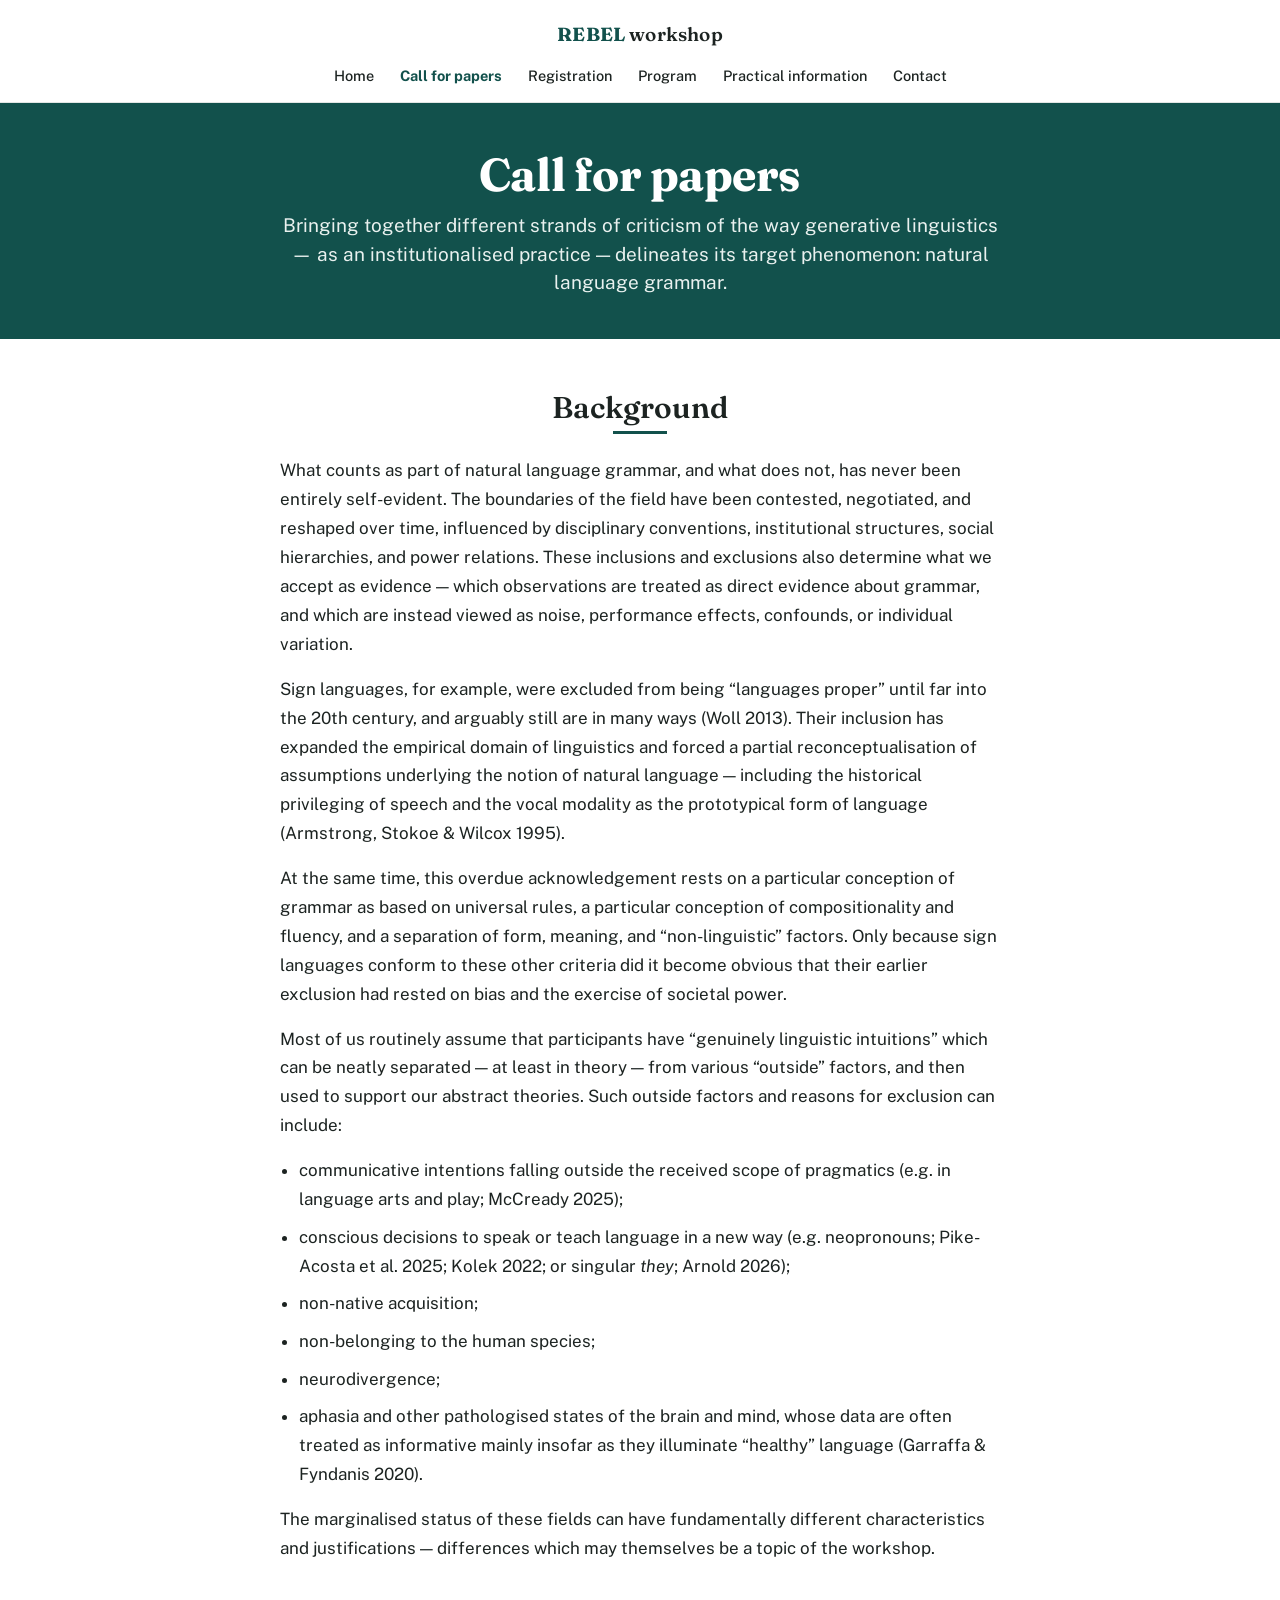
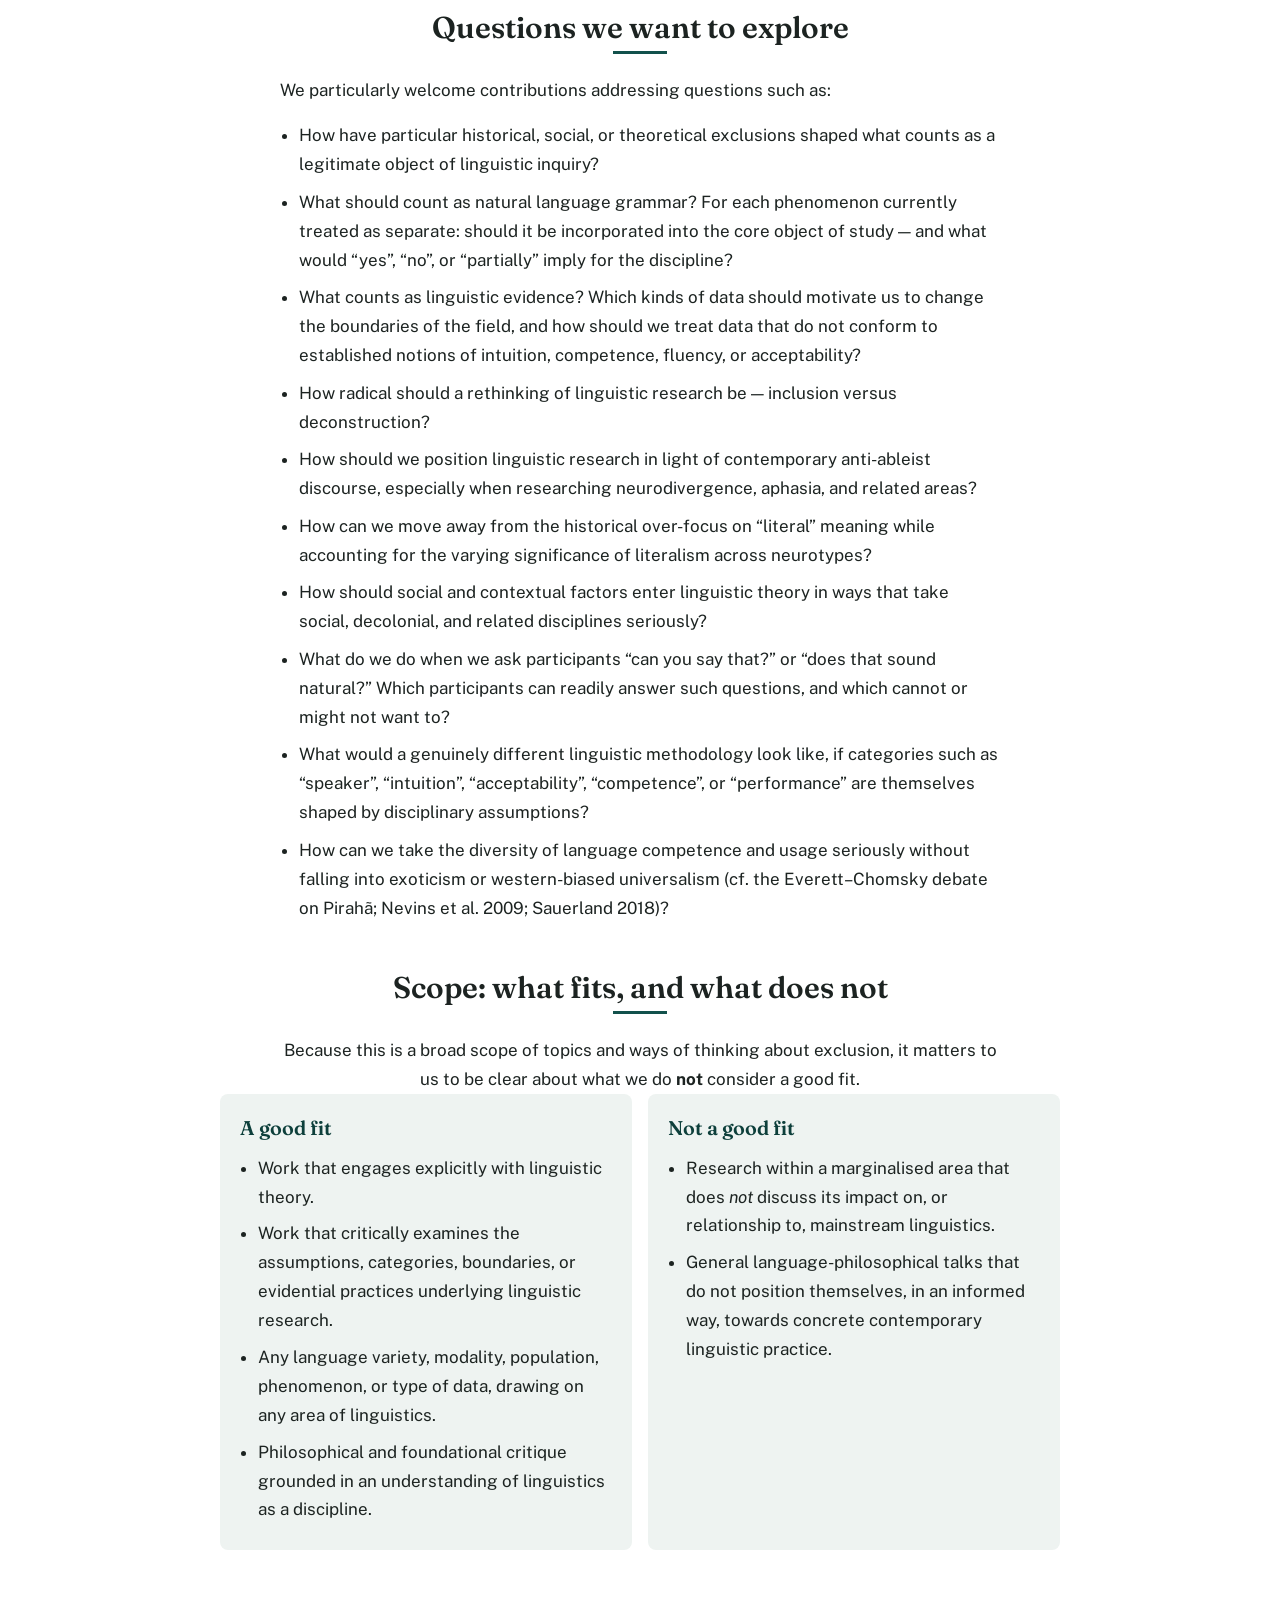
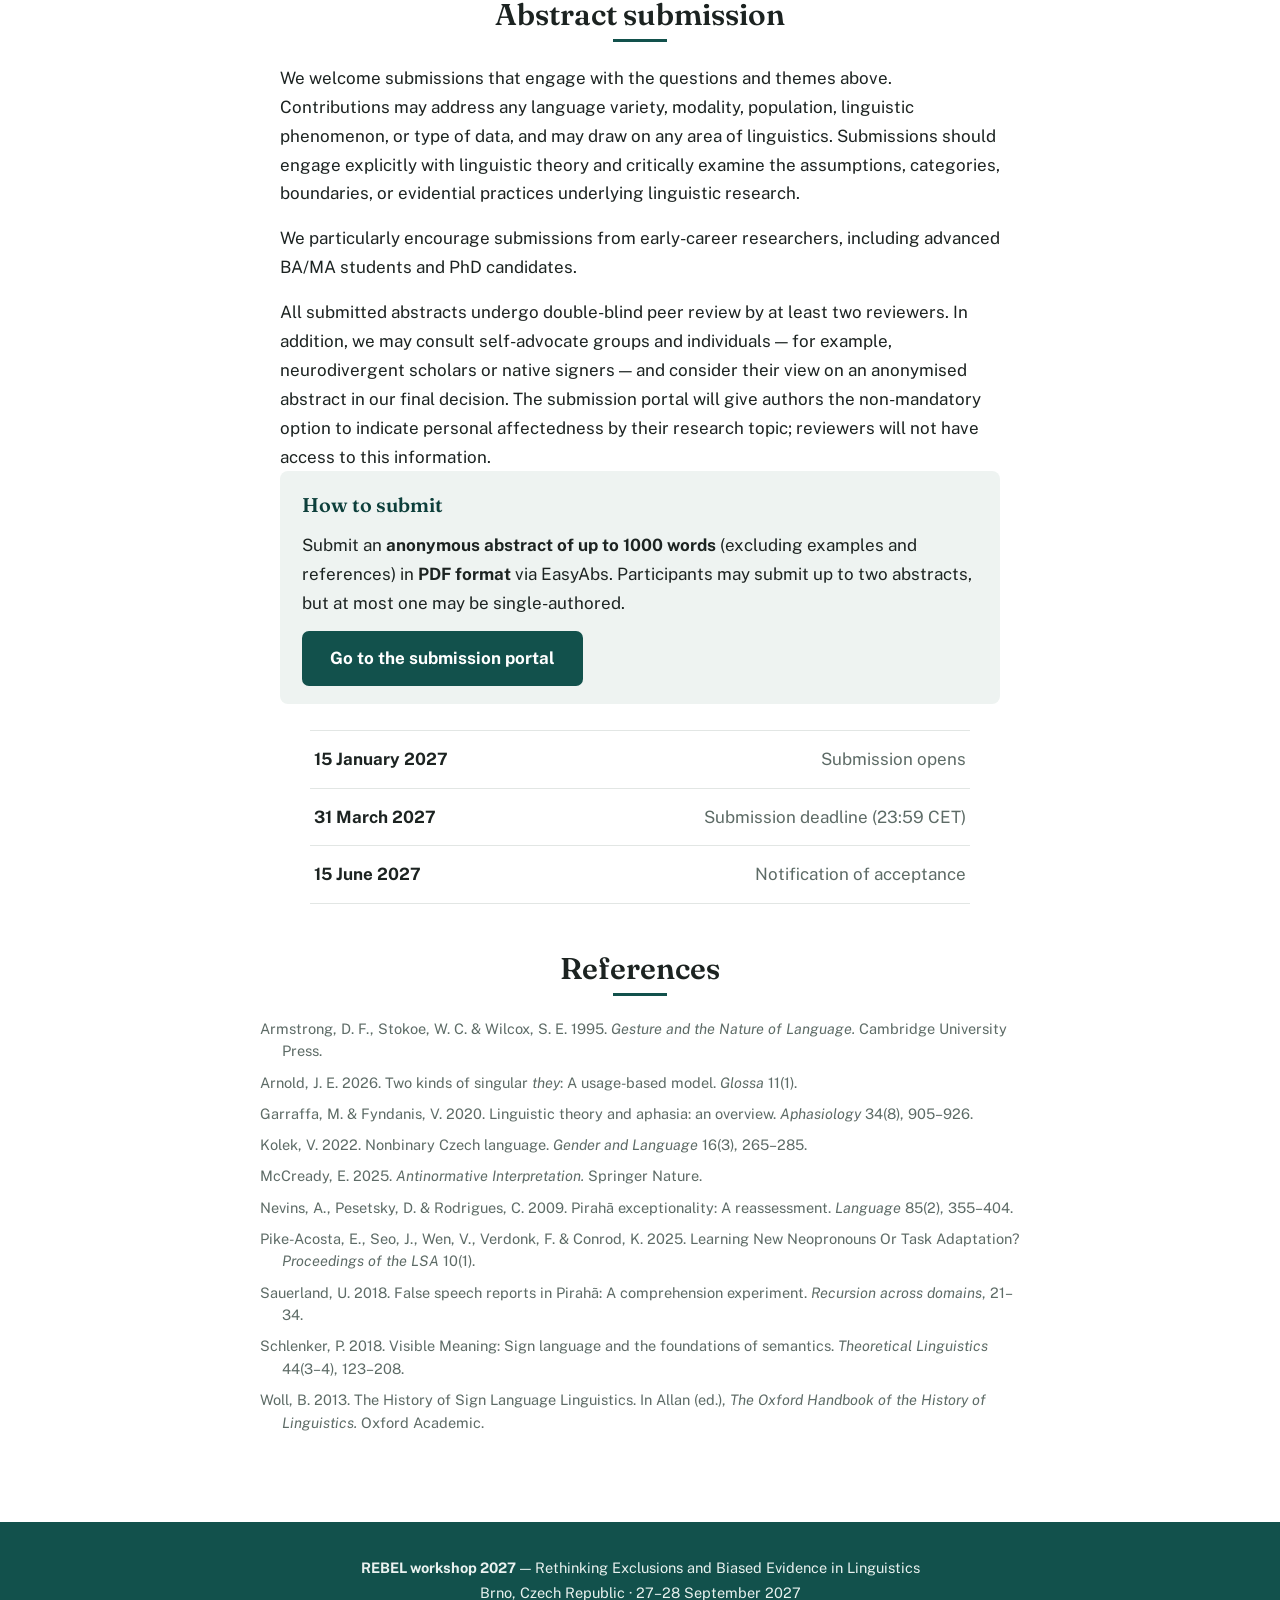
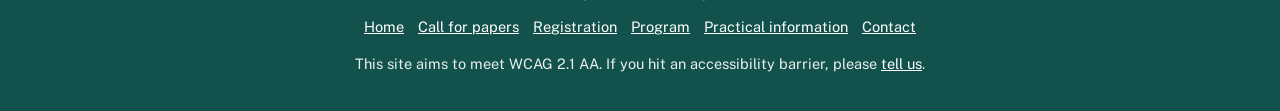
==== call-for-papers.html @ 89eb9a4f "Add files via upload" ====
<!DOCTYPE html>
<html lang="en">
<head>
<meta charset="utf-8">
<meta name="viewport" content="width=device-width, initial-scale=1">
<title>Call for papers — REBEL workshop</title>
<meta name="description" content="Call for papers for the REBEL workshop on exclusions and biased evidence in linguistics. Abstracts due 31 March 2027.">
<link rel="preconnect" href="https://fonts.googleapis.com">
<link rel="preconnect" href="https://fonts.gstatic.com" crossorigin>
<link href="https://fonts.googleapis.com/css2?family=Fraunces:ital,opsz,wght@0,9..144,500;0,9..144,600;0,9..144,700;1,9..144,400&family=Public+Sans:ital,wght@0,400;0,500;0,600;0,700;1,400&display=swap" rel="stylesheet">
<link rel="stylesheet" href="style.css">
</head>
<body>
<a class="skip-link" href="#main">Skip to content</a>
<header class="top"><div class="container">
<a class="kicker" href="index.html"><span>REBEL</span> workshop</a>
<nav aria-label="Main"><ul>
<li><a href="index.html">Home</a></li>
<li><a href="call-for-papers.html" class="here" aria-current="page">Call for papers</a></li>
<li><a href="registration.html">Registration</a></li>
<li><a href="program.html">Program</a></li>
<li><a href="practical-information.html">Practical information</a></li>
<li><a href="contact.html">Contact</a></li>
</ul></nav>
</div></header>
<section class="pagehead"><div class="container"><h1>Call for papers</h1><p class="sub">Bringing together different strands of criticism of the way generative linguistics &mdash; as an institutionalised practice &mdash; delineates its target phenomenon: natural language grammar.</p></div></section>
<main id="main"><div class="container">
<section class="sec"><h2>Background</h2><hr class="rule"><div class="col"><p>What counts as part of natural language grammar, and what does not, has never been entirely self-evident. The boundaries of the field have been contested, negotiated, and reshaped over time, influenced by disciplinary conventions, institutional structures, social hierarchies, and power relations. These inclusions and exclusions also determine what we accept as evidence &mdash; which observations are treated as direct evidence about grammar, and which are instead viewed as noise, performance effects, confounds, or individual variation.</p><p>Sign languages, for example, were excluded from being &ldquo;languages proper&rdquo; until far into the 20th century, and arguably still are in many ways (Woll 2013). Their inclusion has expanded the empirical domain of linguistics and forced a partial reconceptualisation of assumptions underlying the notion of natural language &mdash; including the historical privileging of speech and the vocal modality as the prototypical form of language (Armstrong, Stokoe &amp; Wilcox 1995).</p><p>At the same time, this overdue acknowledgement rests on a particular conception of grammar as based on universal rules, a particular conception of compositionality and fluency, and a separation of form, meaning, and &ldquo;non-linguistic&rdquo; factors. Only because sign languages conform to these other criteria did it become obvious that their earlier exclusion had rested on bias and the exercise of societal power.</p><p>Most of us routinely assume that participants have &ldquo;genuinely linguistic intuitions&rdquo; which can be neatly separated &mdash; at least in theory &mdash; from various &ldquo;outside&rdquo; factors, and then used to support our abstract theories. Such outside factors and reasons for exclusion can include:</p><ul class="list"><li>communicative intentions falling outside the received scope of pragmatics (e.g. in language arts and play; McCready 2025);</li><li>conscious decisions to speak or teach language in a new way (e.g. neopronouns; Pike-Acosta et al. 2025; Kolek 2022; or singular <em>they</em>; Arnold 2026);</li><li>non-native acquisition;</li><li>non-belonging to the human species;</li><li>neurodivergence;</li><li>aphasia and other pathologised states of the brain and mind, whose data are often treated as informative mainly insofar as they illuminate &ldquo;healthy&rdquo; language (Garraffa &amp; Fyndanis 2020).</li></ul><p>The marginalised status of these fields can have fundamentally different characteristics and justifications &mdash; differences which may themselves be a topic of the workshop.</p></div></section>
<section class="sec"><h2>Questions we want to explore</h2><hr class="rule"><div class="col"><p>We particularly welcome contributions addressing questions such as:</p><ul class="list"><li>How have particular historical, social, or theoretical exclusions shaped what counts as a legitimate object of linguistic inquiry?</li><li>What should count as natural language grammar? For each phenomenon currently treated as separate: should it be incorporated into the core object of study &mdash; and what would &ldquo;yes&rdquo;, &ldquo;no&rdquo;, or &ldquo;partially&rdquo; imply for the discipline?</li><li>What counts as linguistic evidence? Which kinds of data should motivate us to change the boundaries of the field, and how should we treat data that do not conform to established notions of intuition, competence, fluency, or acceptability?</li><li>How radical should a rethinking of linguistic research be &mdash; inclusion versus deconstruction?</li><li>How should we position linguistic research in light of contemporary anti-ableist discourse, especially when researching neurodivergence, aphasia, and related areas?</li><li>How can we move away from the historical over-focus on &ldquo;literal&rdquo; meaning while accounting for the varying significance of literalism across neurotypes?</li><li>How should social and contextual factors enter linguistic theory in ways that take social, decolonial, and related disciplines seriously?</li><li>What do we do when we ask participants &ldquo;can you say that?&rdquo; or &ldquo;does that sound natural?&rdquo; Which participants can readily answer such questions, and which cannot or might not want to?</li><li>What would a genuinely different linguistic methodology look like, if categories such as &ldquo;speaker&rdquo;, &ldquo;intuition&rdquo;, &ldquo;acceptability&rdquo;, &ldquo;competence&rdquo;, or &ldquo;performance&rdquo; are themselves shaped by disciplinary assumptions?</li><li>How can we take the diversity of language competence and usage seriously without falling into exoticism or western-biased universalism (cf. the Everett&ndash;Chomsky debate on Pirah&atilde;; Nevins et al. 2009; Sauerland 2018)?</li></ul></div></section>
<section class="sec"><h2>Scope: what fits, and what does not</h2><hr class="rule"><div class="col"><p style="text-align:center">Because this is a broad scope of topics and ways of thinking about exclusion, it matters to us to be clear about what we do <strong>not</strong> consider a good fit.</p></div><div class="cols"><div class="card"><h3>A good fit</h3><ul><li>Work that engages explicitly with linguistic theory.</li><li>Work that critically examines the assumptions, categories, boundaries, or evidential practices underlying linguistic research.</li><li>Any language variety, modality, population, phenomenon, or type of data, drawing on any area of linguistics.</li><li>Philosophical and foundational critique grounded in an understanding of linguistics as a discipline.</li></ul></div><div class="card"><h3>Not a good fit</h3><ul><li>Research within a marginalised area that does <em>not</em> discuss its impact on, or relationship to, mainstream linguistics.</li><li>General language-philosophical talks that do not position themselves, in an informed way, towards concrete contemporary linguistic practice.</li></ul></div></div></section>
<section class="sec"><h2>Abstract submission</h2><hr class="rule"><div class="col"><p>We welcome submissions that engage with the questions and themes above. Contributions may address any language variety, modality, population, linguistic phenomenon, or type of data, and may draw on any area of linguistics. Submissions should engage explicitly with linguistic theory and critically examine the assumptions, categories, boundaries, or evidential practices underlying linguistic research.</p><p>We particularly encourage submissions from early-career researchers, including advanced BA/MA students and PhD candidates.</p><p>All submitted abstracts undergo double-blind peer review by at least two reviewers. In addition, we may consult self-advocate groups and individuals &mdash; for example, neurodivergent scholars or native signers &mdash; and consider their view on an anonymised abstract in our final decision. The submission portal will give authors the non-mandatory option to indicate personal affectedness by their research topic; reviewers will not have access to this information.</p></div><div class="panel"><h3>How to submit</h3><p>Submit an <strong>anonymous abstract of up to 1000 words</strong> (excluding examples and references) in <strong>PDF format</strong> via EasyAbs. Participants may submit up to two abstracts, but at most one may be single-authored.</p><!-- EDIT: paste your real EasyAbs submission link in href below --><p style="margin-bottom:0"><a class="btn solid" href="#">Go to the submission portal</a></p></div><ul class="dates" style="margin-top:26px"><li><span class="d">15 January 2027</span><span class="w">Submission opens</span></li><li><span class="d">31 March 2027</span><span class="w">Submission deadline (23:59 CET)</span></li><li><span class="d">15 June 2027</span><span class="w">Notification of acceptance</span></li></ul></section>
<section class="sec"><h2>References</h2><hr class="rule"><div class="refs"><p>Armstrong, D. F., Stokoe, W. C. &amp; Wilcox, S. E. 1995. <em>Gesture and the Nature of Language.</em> Cambridge University Press.</p><p>Arnold, J. E. 2026. Two kinds of singular <em>they</em>: A usage-based model. <em>Glossa</em> 11(1).</p><p>Garraffa, M. &amp; Fyndanis, V. 2020. Linguistic theory and aphasia: an overview. <em>Aphasiology</em> 34(8), 905&ndash;926.</p><p>Kolek, V. 2022. Nonbinary Czech language. <em>Gender and Language</em> 16(3), 265&ndash;285.</p><p>McCready, E. 2025. <em>Antinormative Interpretation.</em> Springer Nature.</p><p>Nevins, A., Pesetsky, D. &amp; Rodrigues, C. 2009. Pirah&atilde; exceptionality: A reassessment. <em>Language</em> 85(2), 355&ndash;404.</p><p>Pike-Acosta, E., Seo, J., Wen, V., Verdonk, F. &amp; Conrod, K. 2025. Learning New Neopronouns Or Task Adaptation? <em>Proceedings of the LSA</em> 10(1).</p><p>Sauerland, U. 2018. False speech reports in Pirah&atilde;: A comprehension experiment. <em>Recursion across domains</em>, 21&ndash;34.</p><p>Schlenker, P. 2018. Visible Meaning: Sign language and the foundations of semantics. <em>Theoretical Linguistics</em> 44(3&ndash;4), 123&ndash;208.</p><p>Woll, B. 2013. The History of Sign Language Linguistics. In Allan (ed.), <em>The Oxford Handbook of the History of Linguistics.</em> Oxford Academic.</p></div></section>
</div></main>
<footer class="foot"><div class="container">
<p><strong>REBEL workshop 2027</strong> — Rethinking Exclusions and Biased Evidence in Linguistics</p>
<p>Brno, Czech Republic · 27&ndash;28 September 2027</p>
<ul class="foot-nav">
<li><a href="index.html">Home</a></li>
<li><a href="call-for-papers.html">Call for papers</a></li>
<li><a href="registration.html">Registration</a></li>
<li><a href="program.html">Program</a></li>
<li><a href="practical-information.html">Practical information</a></li>
<li><a href="contact.html">Contact</a></li>
</ul>
<p style="margin-top:12px">This site aims to meet WCAG 2.1 AA. If you hit an accessibility barrier, please <a href="contact.html">tell us</a>.</p>
</div></footer>
</body></html>
---- style.css ----
/* =========================================================================
   REBEL workshop — shared stylesheet (centered, full-width, teal band)
   -------------------------------------------------------------------------
   Change the WORDS inside the .html files, not this file.
   If you want to recolour the whole site, change --teal (and --teal-d) below.
   ========================================================================= */
:root{
  --teal:#12514c;      /* hero band + accents — change this to recolour */
  --teal-d:#0d3f3b;    /* darker teal (hover, headings on band)         */
  --tint:#eef3f1;      /* pale teal for panels/cards                    */
  --ink:#1c2321;       /* main text                                     */
  --soft:#5d6b66;      /* quieter text                                  */
  --line:#e2e6e4;      /* hairlines                                     */
  --band-text:#e9f1ef; /* light text on the teal band                  */
  --paper:#ffffff;
  --serif:"Fraunces",Georgia,serif;
  --sans:"Public Sans",system-ui,-apple-system,"Segoe UI",Roboto,sans-serif;
}
*,*::before,*::after{box-sizing:border-box;margin:0}
html{-webkit-text-size-adjust:100%}
body{background:var(--paper);color:var(--ink);font-family:var(--sans);font-size:17px;line-height:1.7;-webkit-font-smoothing:antialiased;text-rendering:optimizeLegibility}
img{max-width:100%;height:auto;display:block}
a{color:var(--teal)}
a:hover{color:var(--teal-d)}
a:focus-visible,button:focus-visible{outline:3px solid var(--teal);outline-offset:2px}

.skip-link{position:absolute;left:-999px;top:0;background:var(--teal-d);color:#fff;padding:.6rem 1rem;z-index:100;text-decoration:none}
.skip-link:focus{left:0}

.container{max-width:960px;margin:0 auto;padding:0 28px}

/* ---------- top bar (identical on every page) ---------- */
.top{border-bottom:1px solid var(--line);text-align:center;padding:18px 0 12px}
.kicker{font-family:var(--serif);font-weight:600;font-size:19px;letter-spacing:.01em;color:var(--ink);text-decoration:none;display:inline-block}
.kicker span{color:var(--teal);font-weight:700}
.top nav ul{list-style:none;display:flex;flex-wrap:wrap;justify-content:center;gap:2px 6px;margin-top:11px;padding:0}
.top nav a{color:var(--ink);text-decoration:none;font-size:14.5px;font-weight:500;padding:5px 10px;border-radius:5px}
.top nav a:hover{background:var(--tint);color:var(--teal-d)}
.top nav a.here{color:var(--teal);font-weight:700}

/* ---------- hero band (home) ---------- */
.hero{background:var(--teal);color:#fff;text-align:center;padding:64px 28px 58px}
.hero .wm{font-family:var(--serif);font-weight:700;font-size:clamp(58px,11vw,104px);line-height:.92;letter-spacing:-.02em}
.hero .ttl{font-family:var(--serif);font-weight:600;font-size:clamp(22px,3vw,32px);line-height:1.2;margin:8px auto 18px;max-width:24ch;color:#fff}
.hero .meta{color:var(--band-text);font-weight:600;font-size:18px;margin-bottom:18px}
.hero .stand{color:var(--band-text);font-size:20px;line-height:1.5;max-width:60ch;margin:0 auto 28px}

/* ---------- compact page header (inner pages) ---------- */
.pagehead{background:var(--teal);color:#fff;text-align:center;padding:48px 28px 42px}
.pagehead h1{font-family:var(--serif);font-weight:700;font-size:clamp(30px,5vw,46px);line-height:1.05;letter-spacing:-.01em}
.pagehead .sub{color:var(--band-text);font-size:19px;line-height:1.5;max-width:60ch;margin:12px auto 0}

/* ---------- buttons ---------- */
.btn-row{display:flex;flex-wrap:wrap;justify-content:center;gap:12px}
.btn{display:inline-block;background:#fff;color:var(--teal-d);text-decoration:none;font-weight:700;padding:13px 28px;border-radius:7px}
.btn:hover{background:var(--tint);color:var(--teal-d)}
.btn.ghost{background:transparent;color:#fff;box-shadow:inset 0 0 0 1.5px rgba(255,255,255,.7)}
.btn.ghost:hover{background:rgba(255,255,255,.12);color:#fff}
/* teal button for use on white content areas */
.btn.solid{background:var(--teal);color:#fff}
.btn.solid:hover{background:var(--teal-d);color:#fff}

/* ---------- content ---------- */
main{padding:52px 0 16px}
.sec{margin-bottom:48px}
.sec h2{font-family:var(--serif);font-weight:600;font-size:clamp(24px,3vw,30px);text-align:center;line-height:1.15;margin-bottom:6px}
.rule{width:54px;height:3px;background:var(--teal);border:0;margin:0 auto 22px}
.col{max-width:720px;margin:0 auto;text-align:left}
.col p{margin-bottom:1rem}
.col p:last-child{margin-bottom:0}
.list{padding-left:1.2rem;margin:0 0 1rem}
.list li{margin-bottom:.55rem}

/* key dates */
.dates{list-style:none;max-width:660px;margin:0 auto;padding:0;text-align:left}
.dates li{display:flex;flex-wrap:wrap;justify-content:space-between;gap:6px 16px;padding:14px 4px;border-bottom:1px solid var(--line)}
.dates li:first-child{border-top:1px solid var(--line)}
.dates .d{font-weight:700}
.dates .w{color:var(--soft)}

/* two cards (welcome / not a good fit) */
.cols{display:grid;grid-template-columns:1fr;gap:16px;max-width:840px;margin:0 auto;text-align:left}
@media(min-width:720px){.cols{grid-template-columns:1fr 1fr}}
.card{background:var(--tint);padding:18px 20px;border-radius:8px}
.card h3{font-family:var(--serif);font-weight:600;color:var(--teal-d);margin-bottom:8px}
.card ul{margin:0;padding-left:1.1rem}
.card li{margin-bottom:.5rem}

/* highlighted panel */
.panel{background:var(--tint);max-width:720px;margin:0 auto 8px;padding:18px 22px;border-radius:8px;text-align:left}
.panel h3{font-family:var(--serif);font-weight:600;color:var(--teal-d);margin-bottom:8px}
.panel p{margin-bottom:.8rem}

/* editable reminder box — delete when a page is done */
.todo{background:#FBF3DE;border:1px dashed #C79A3A;color:#6b5416;max-width:720px;margin:0 auto 26px;padding:14px 18px;border-radius:8px;font-size:15px;text-align:left}
.todo strong{color:#8a6a1a}

/* program */
.slots{list-style:none;max-width:700px;margin:0 auto;padding:0;text-align:left}
.slots li{display:flex;flex-wrap:wrap;gap:6px 18px;padding:11px 4px;border-bottom:1px solid var(--line)}
.slots .time{font-variant-numeric:tabular-nums;color:var(--teal);font-weight:700;min-width:6.5rem}

/* references */
.refs{max-width:760px;margin:0 auto;font-size:14.5px;line-height:1.55;color:var(--soft);text-align:left}
.refs p{margin-bottom:.55rem;text-indent:-1.4rem;padding-left:1.4rem}

/* contact */
.contact-block{max-width:620px;margin:0 auto 22px;text-align:center}
.contact-block h3{font-family:var(--serif);font-weight:600;margin-bottom:2px}
.contact-block .role{color:var(--soft);font-size:15px}

/* footer */
.foot{background:var(--teal);color:var(--band-text);text-align:center;padding:34px 28px;margin-top:24px;font-size:14.5px;line-height:1.7}
.foot a{color:#fff}
.foot .foot-nav{list-style:none;display:flex;flex-wrap:wrap;justify-content:center;gap:4px 14px;margin:10px 0 0;padding:0}

@media(max-width:560px){
  .dates li{justify-content:flex-start}
}
@media(prefers-reduced-motion:no-preference){
  a,.btn{transition:color .12s ease,background-color .12s ease}
}
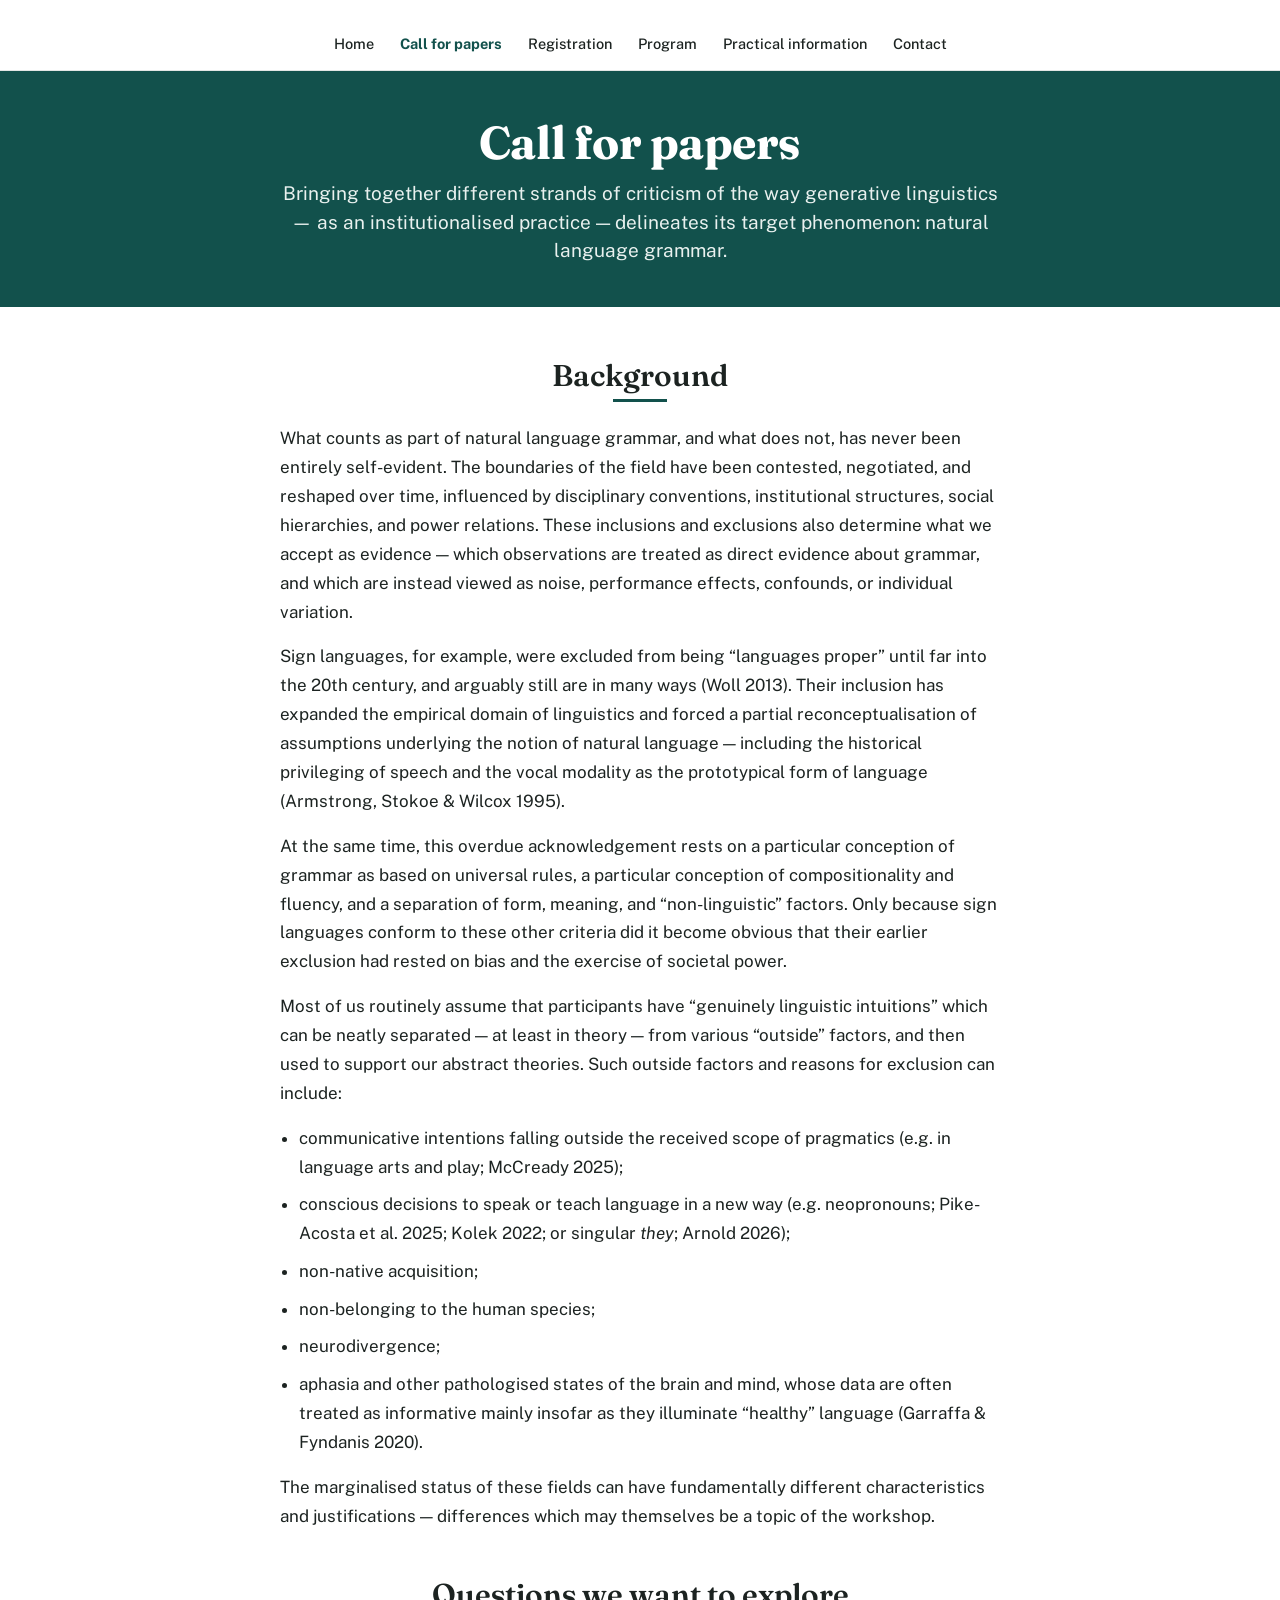
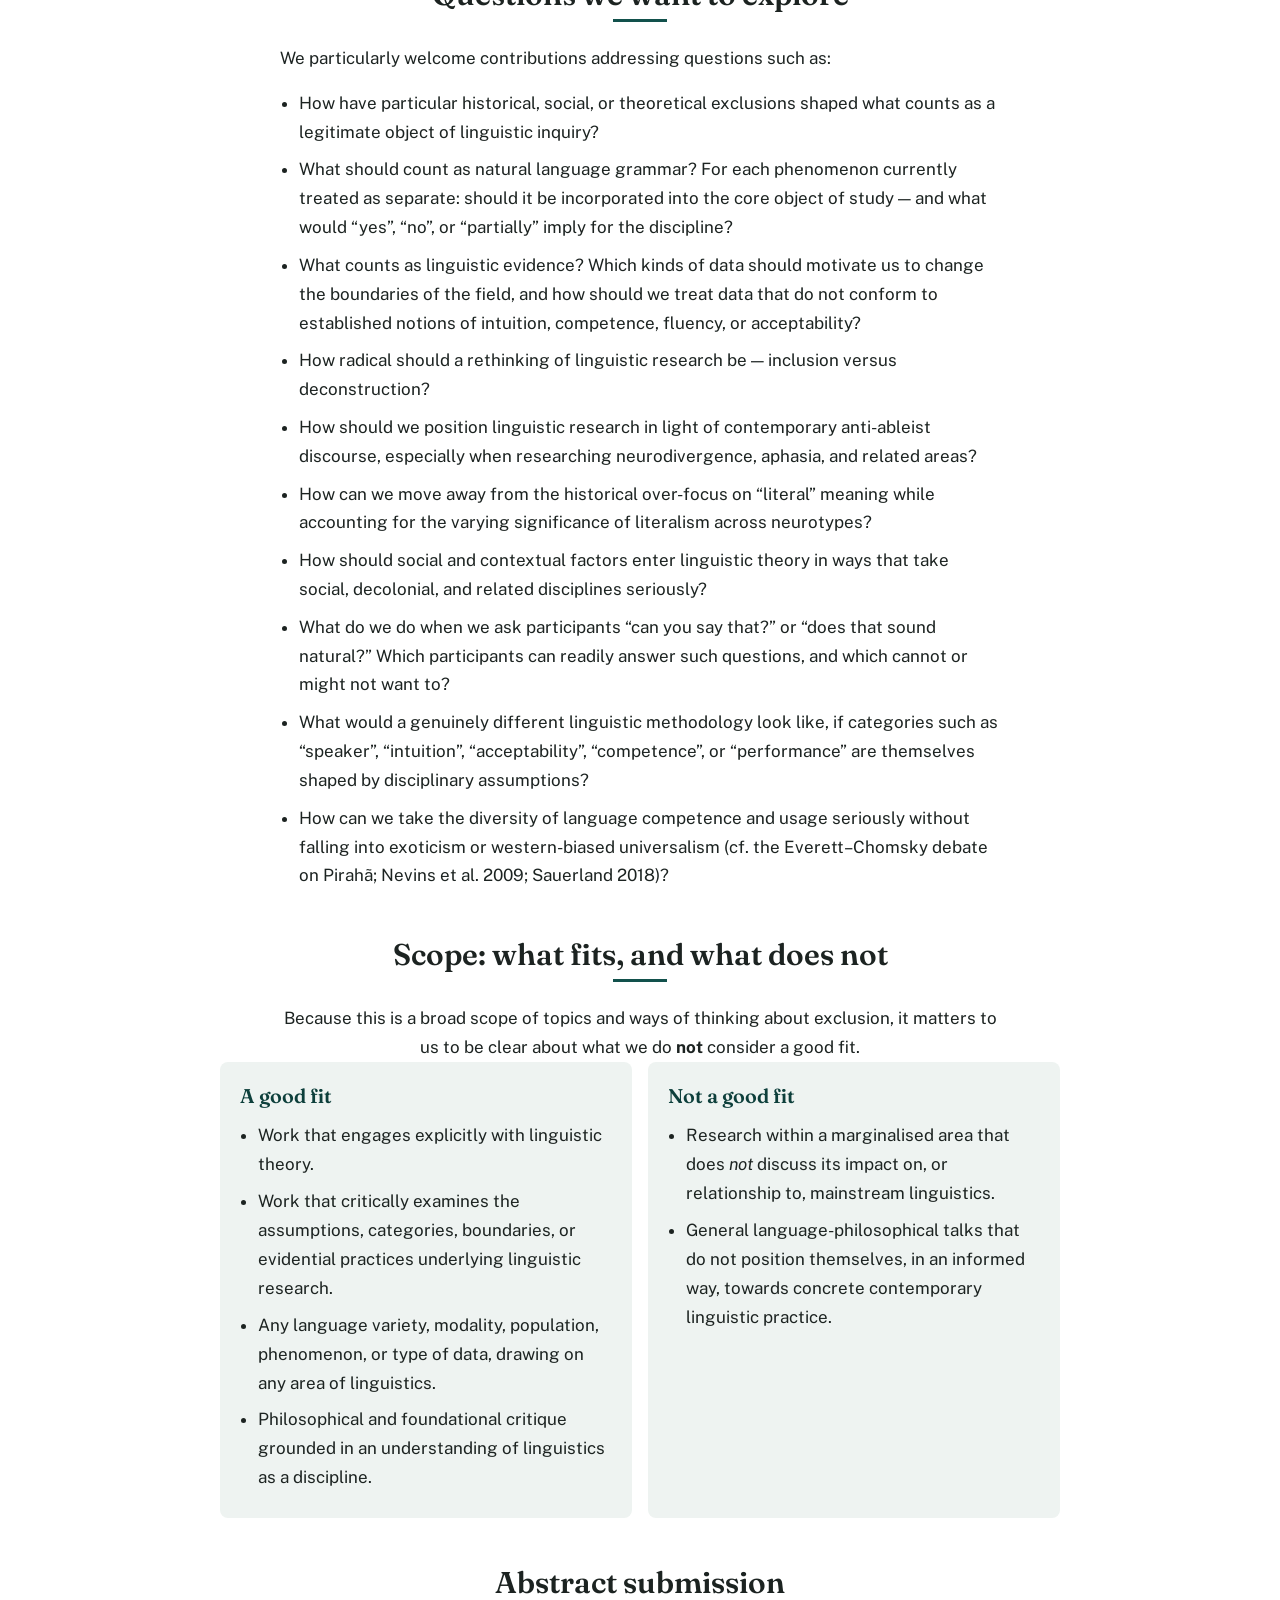
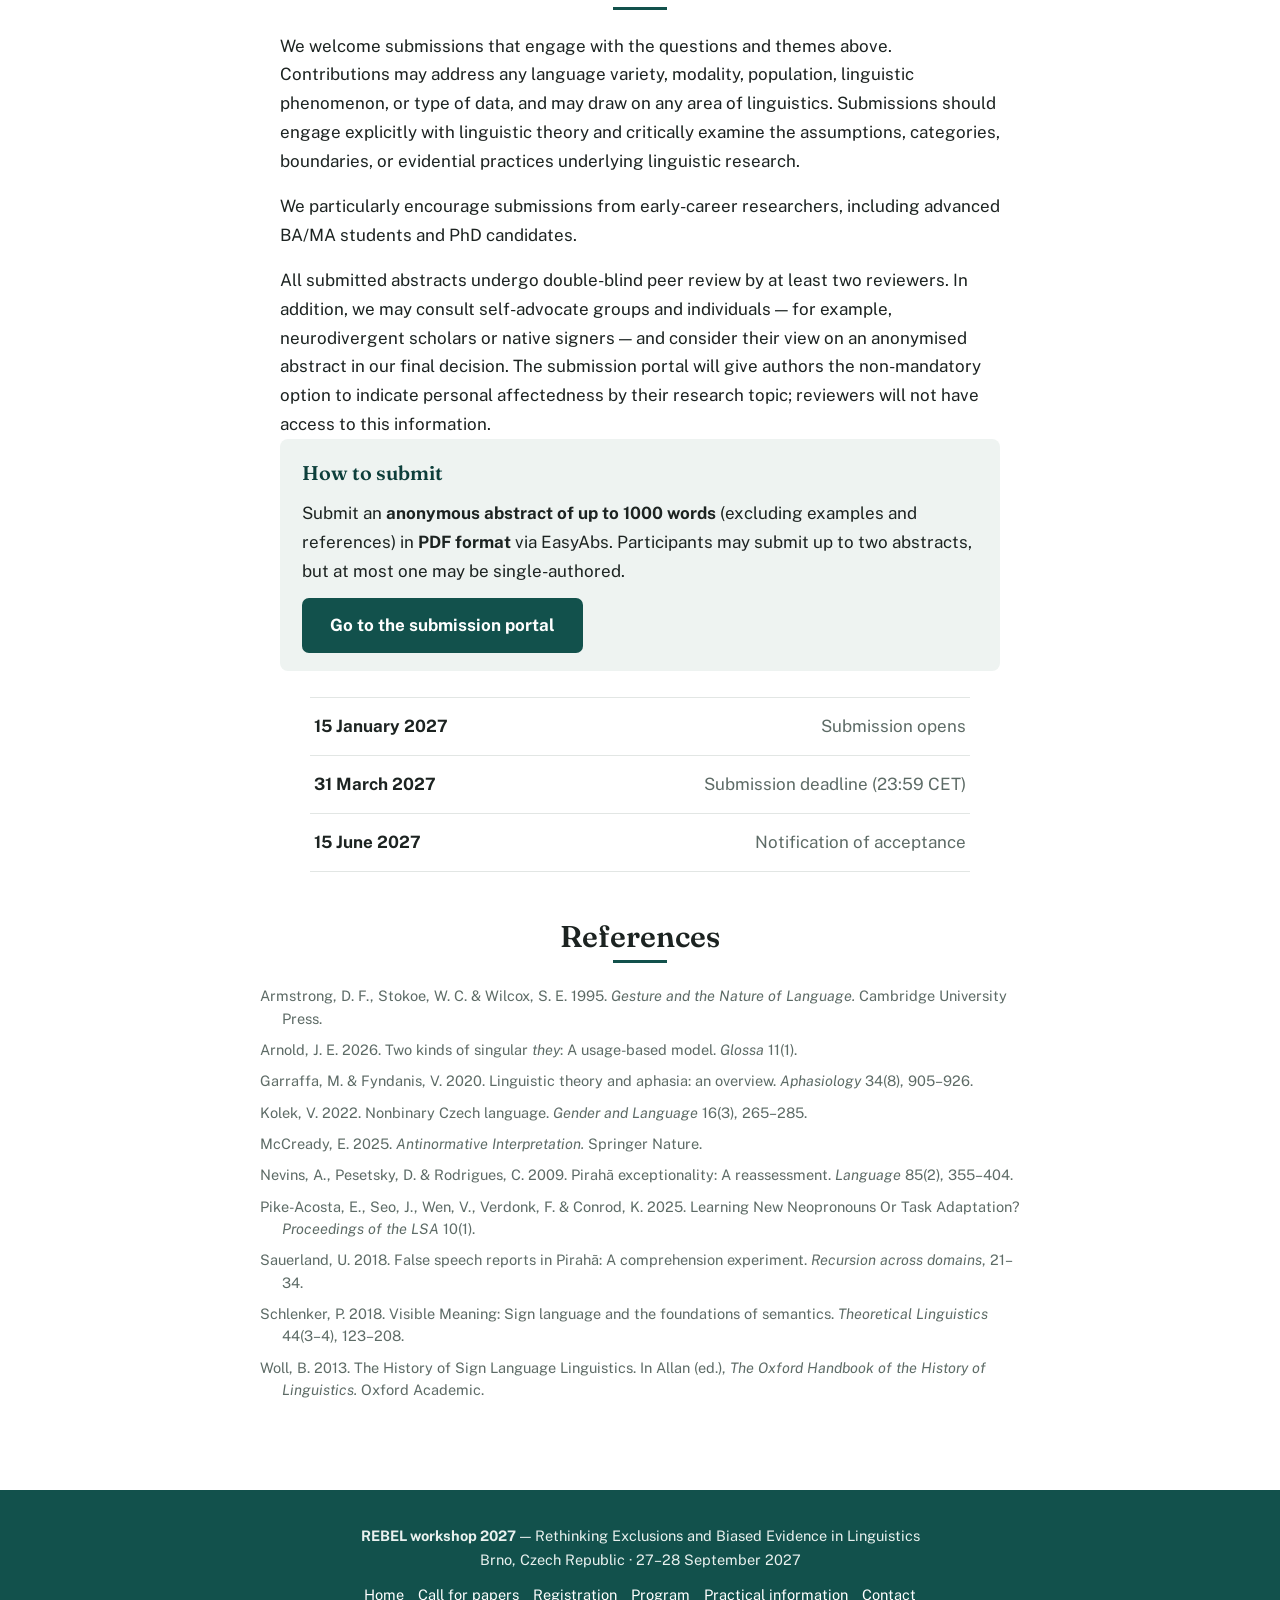
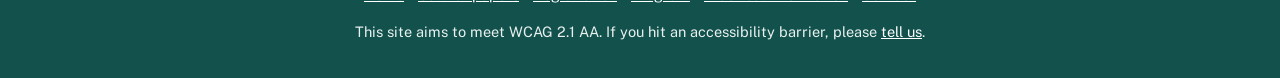
==== commit 40853a7c: "Remove 'REBEL' workshop link from call-for-papers.html" ====
--- a/call-for-papers.html
+++ b/call-for-papers.html
@@ -13,7 +13,6 @@
 <body>
 <a class="skip-link" href="#main">Skip to content</a>
 <header class="top"><div class="container">
-<a class="kicker" href="index.html"><span>REBEL</span> workshop</a>
 <nav aria-label="Main"><ul>
 <li><a href="index.html">Home</a></li>
 <li><a href="call-for-papers.html" class="here" aria-current="page">Call for papers</a></li>
@@ -44,4 +43,4 @@
 </ul>
 <p style="margin-top:12px">This site aims to meet WCAG 2.1 AA. If you hit an accessibility barrier, please <a href="contact.html">tell us</a>.</p>
 </div></footer>
-</body></html>+</body></html>
--- a/style.css
+++ b/style.css
@@ -109,6 +109,10 @@
 .contact-block h3{font-family:var(--serif);font-weight:600;margin-bottom:2px}
 .contact-block .role{color:var(--soft);font-size:15px}
 
+/* embedded map */
+.map{max-width:720px;margin:22px auto 0;border-radius:8px;overflow:hidden;border:1px solid var(--line)}
+.map iframe{width:100%;height:380px;border:0;display:block}
+
 /* footer */
 .foot{background:var(--teal);color:var(--band-text);text-align:center;padding:34px 28px;margin-top:24px;font-size:14.5px;line-height:1.7}
 .foot a{color:#fff}
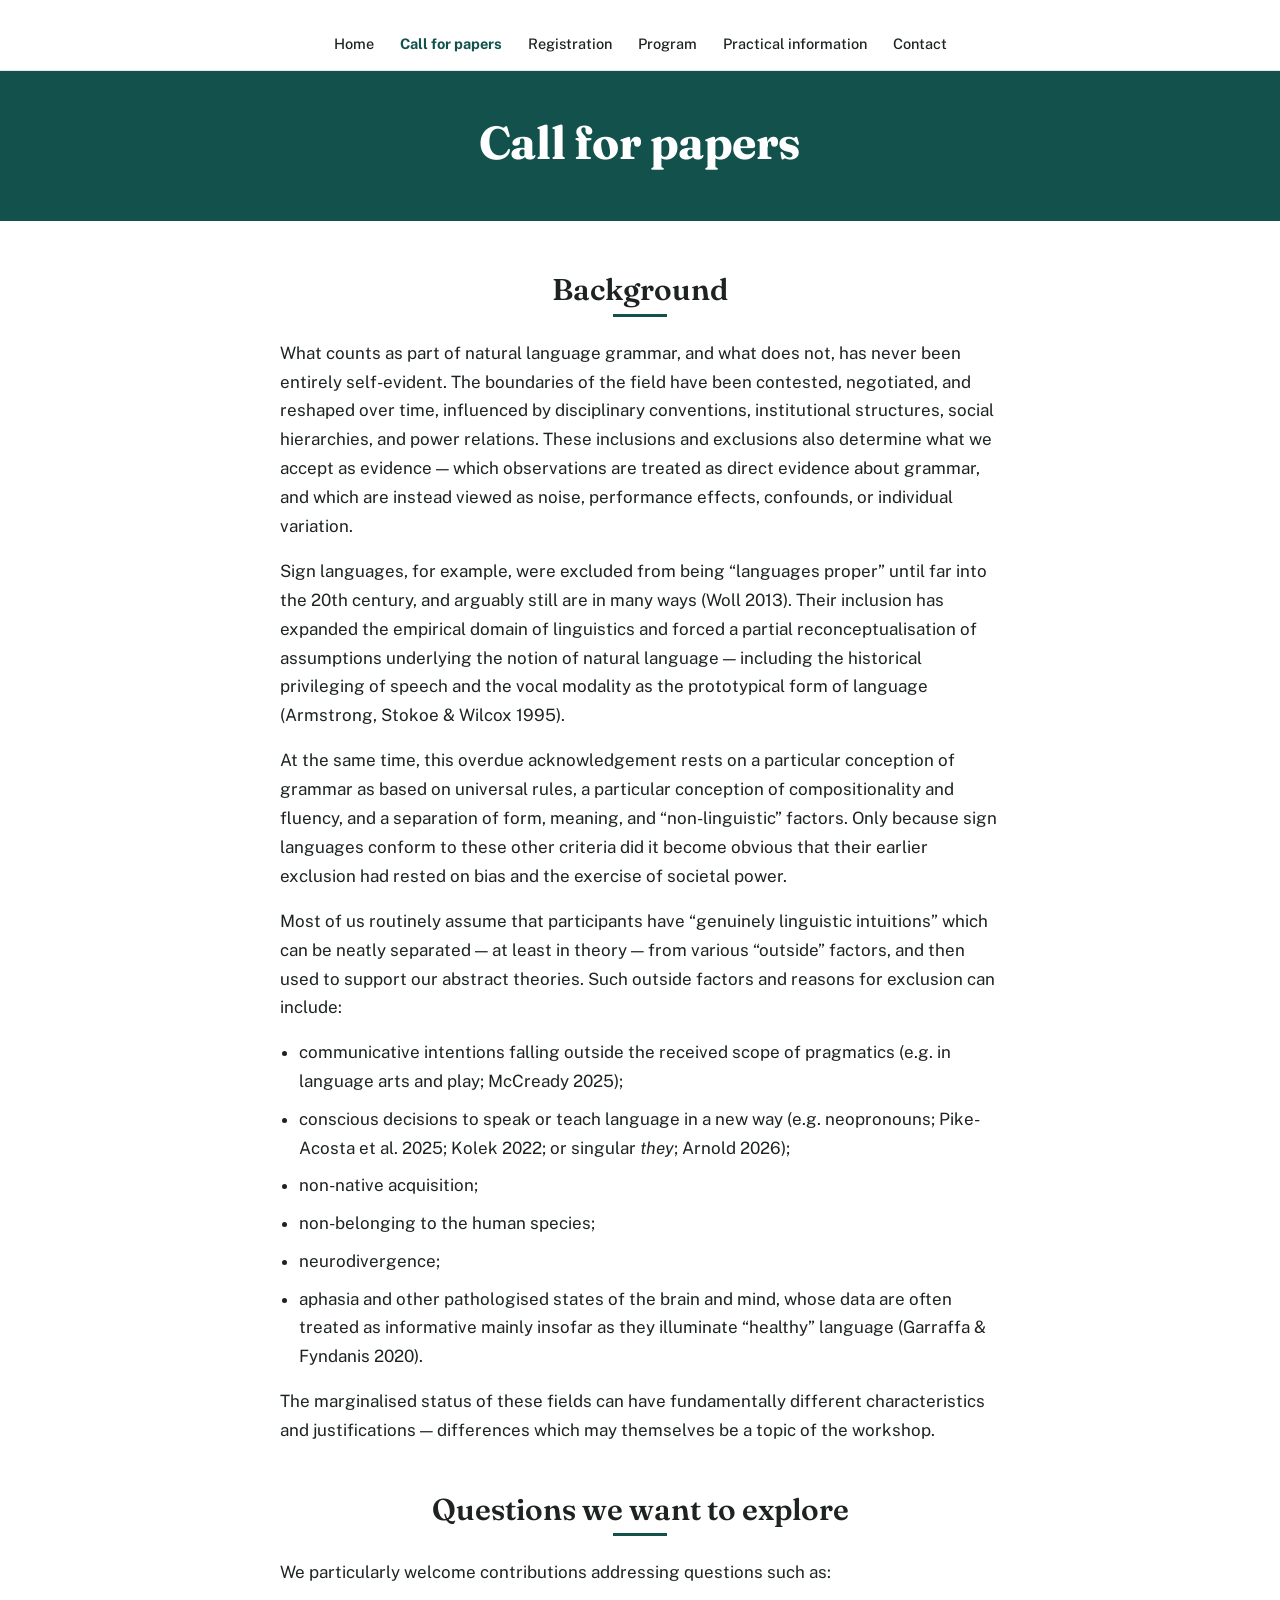
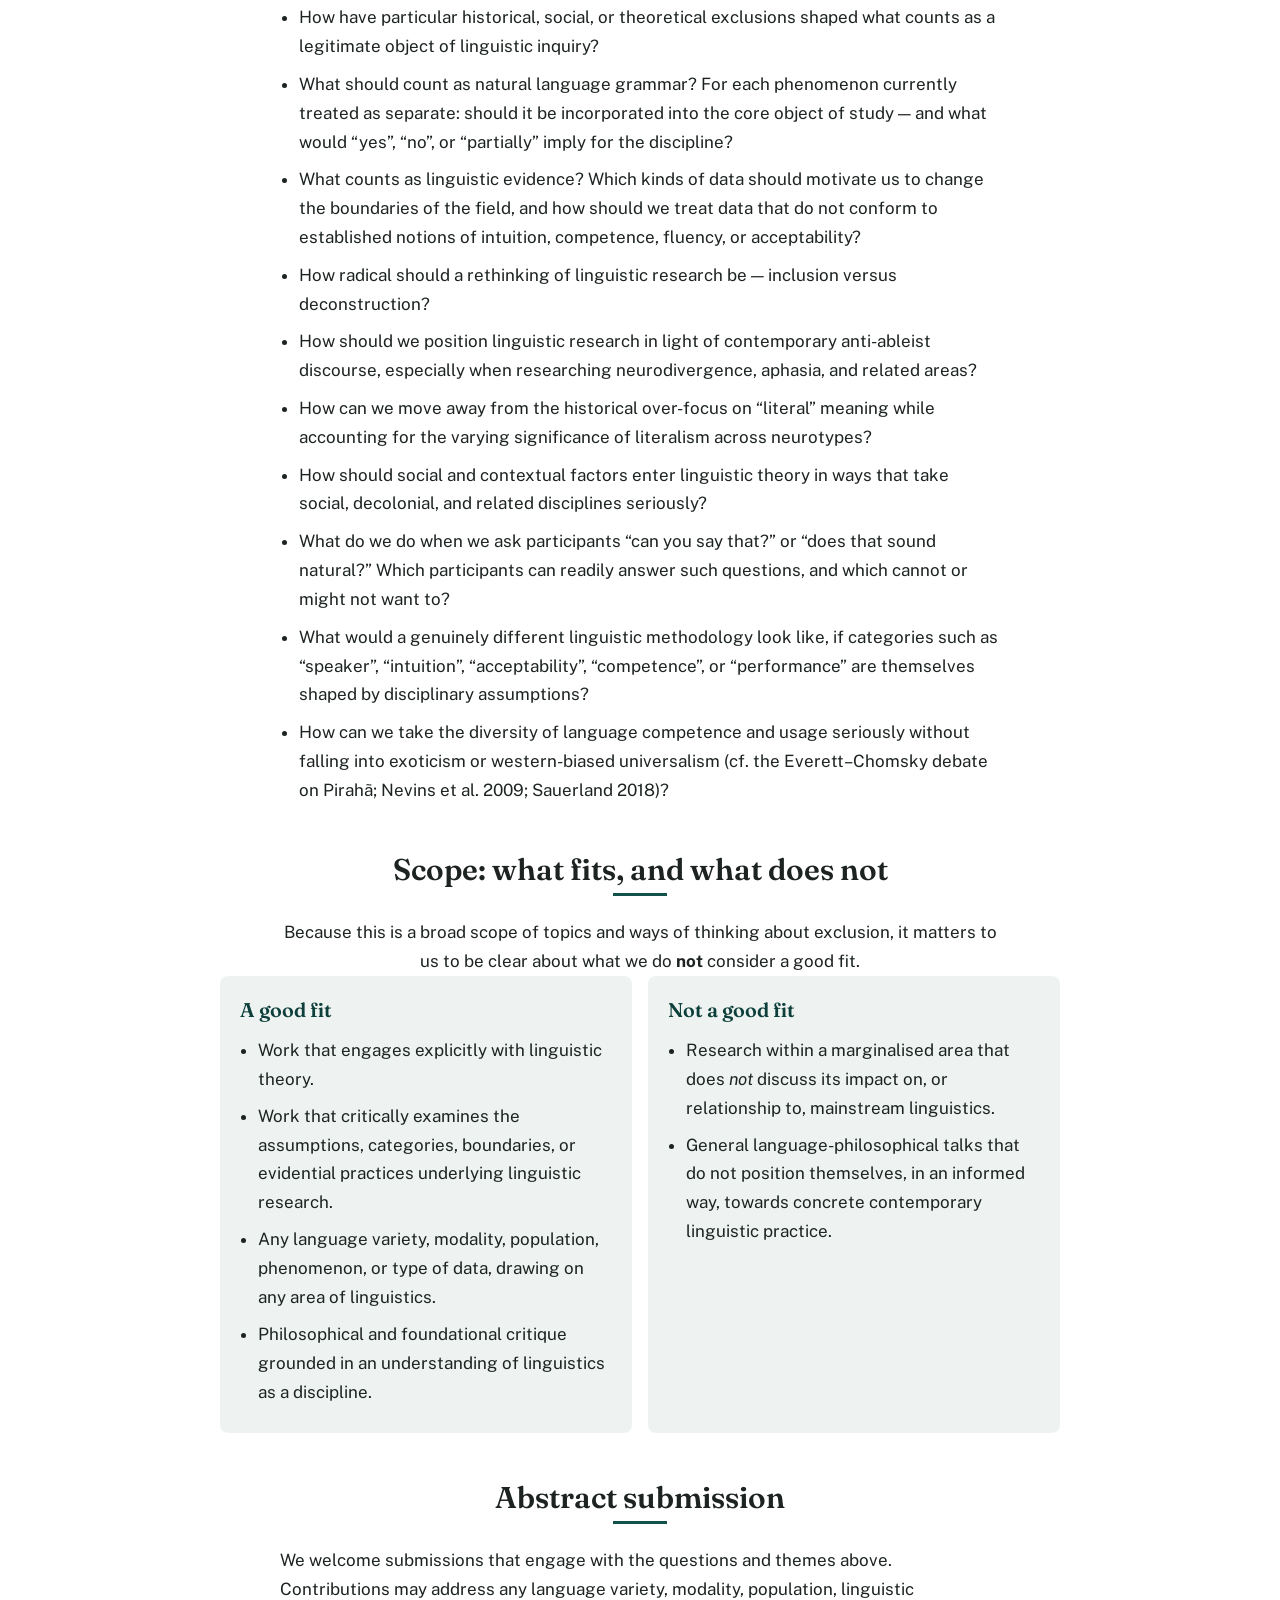
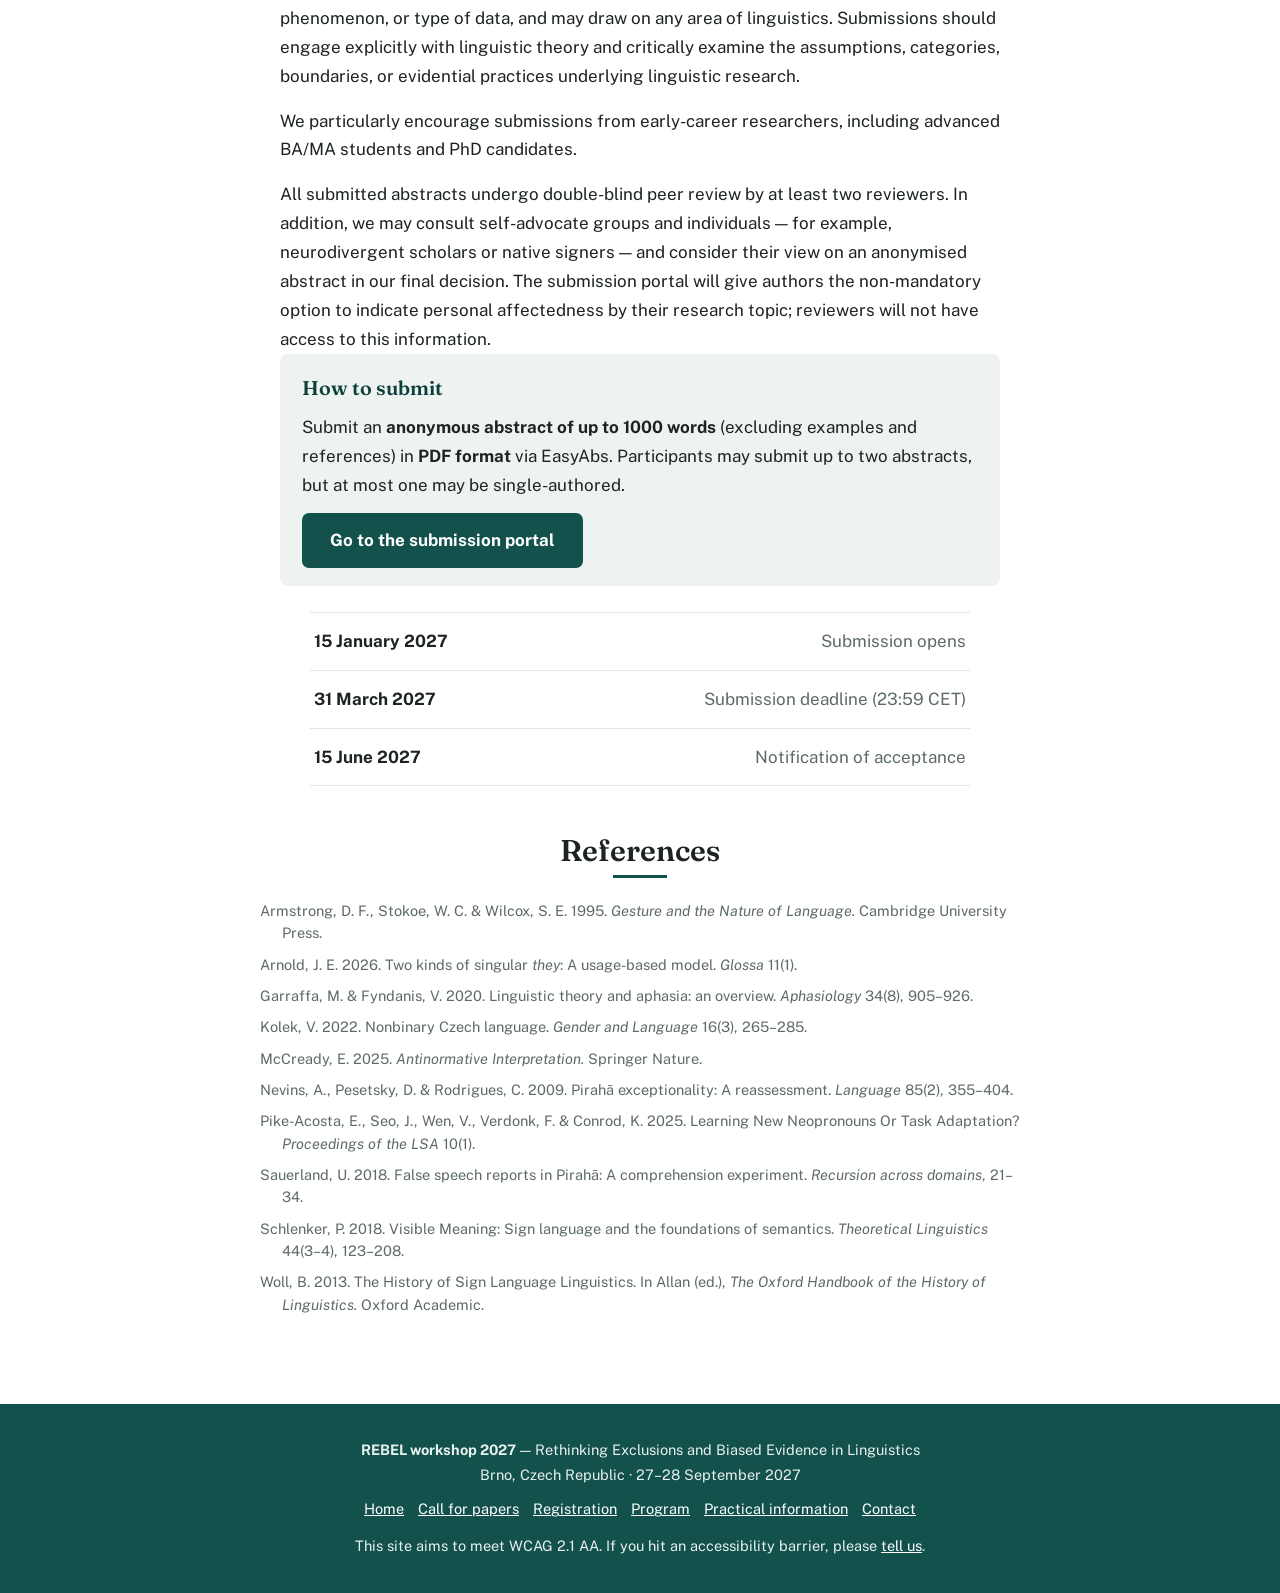
==== commit b88d21c6: "Clear introductory text from Call for papers section Removed the introductory text from the 'Call fo" ====
--- a/call-for-papers.html
+++ b/call-for-papers.html
@@ -22,7 +22,7 @@
 <li><a href="contact.html">Contact</a></li>
 </ul></nav>
 </div></header>
-<section class="pagehead"><div class="container"><h1>Call for papers</h1><p class="sub">Bringing together different strands of criticism of the way generative linguistics &mdash; as an institutionalised practice &mdash; delineates its target phenomenon: natural language grammar.</p></div></section>
+<section class="pagehead"><div class="container"><h1>Call for papers</h1><p class="sub"></p></div></section>
 <main id="main"><div class="container">
 <section class="sec"><h2>Background</h2><hr class="rule"><div class="col"><p>What counts as part of natural language grammar, and what does not, has never been entirely self-evident. The boundaries of the field have been contested, negotiated, and reshaped over time, influenced by disciplinary conventions, institutional structures, social hierarchies, and power relations. These inclusions and exclusions also determine what we accept as evidence &mdash; which observations are treated as direct evidence about grammar, and which are instead viewed as noise, performance effects, confounds, or individual variation.</p><p>Sign languages, for example, were excluded from being &ldquo;languages proper&rdquo; until far into the 20th century, and arguably still are in many ways (Woll 2013). Their inclusion has expanded the empirical domain of linguistics and forced a partial reconceptualisation of assumptions underlying the notion of natural language &mdash; including the historical privileging of speech and the vocal modality as the prototypical form of language (Armstrong, Stokoe &amp; Wilcox 1995).</p><p>At the same time, this overdue acknowledgement rests on a particular conception of grammar as based on universal rules, a particular conception of compositionality and fluency, and a separation of form, meaning, and &ldquo;non-linguistic&rdquo; factors. Only because sign languages conform to these other criteria did it become obvious that their earlier exclusion had rested on bias and the exercise of societal power.</p><p>Most of us routinely assume that participants have &ldquo;genuinely linguistic intuitions&rdquo; which can be neatly separated &mdash; at least in theory &mdash; from various &ldquo;outside&rdquo; factors, and then used to support our abstract theories. Such outside factors and reasons for exclusion can include:</p><ul class="list"><li>communicative intentions falling outside the received scope of pragmatics (e.g. in language arts and play; McCready 2025);</li><li>conscious decisions to speak or teach language in a new way (e.g. neopronouns; Pike-Acosta et al. 2025; Kolek 2022; or singular <em>they</em>; Arnold 2026);</li><li>non-native acquisition;</li><li>non-belonging to the human species;</li><li>neurodivergence;</li><li>aphasia and other pathologised states of the brain and mind, whose data are often treated as informative mainly insofar as they illuminate &ldquo;healthy&rdquo; language (Garraffa &amp; Fyndanis 2020).</li></ul><p>The marginalised status of these fields can have fundamentally different characteristics and justifications &mdash; differences which may themselves be a topic of the workshop.</p></div></section>
 <section class="sec"><h2>Questions we want to explore</h2><hr class="rule"><div class="col"><p>We particularly welcome contributions addressing questions such as:</p><ul class="list"><li>How have particular historical, social, or theoretical exclusions shaped what counts as a legitimate object of linguistic inquiry?</li><li>What should count as natural language grammar? For each phenomenon currently treated as separate: should it be incorporated into the core object of study &mdash; and what would &ldquo;yes&rdquo;, &ldquo;no&rdquo;, or &ldquo;partially&rdquo; imply for the discipline?</li><li>What counts as linguistic evidence? Which kinds of data should motivate us to change the boundaries of the field, and how should we treat data that do not conform to established notions of intuition, competence, fluency, or acceptability?</li><li>How radical should a rethinking of linguistic research be &mdash; inclusion versus deconstruction?</li><li>How should we position linguistic research in light of contemporary anti-ableist discourse, especially when researching neurodivergence, aphasia, and related areas?</li><li>How can we move away from the historical over-focus on &ldquo;literal&rdquo; meaning while accounting for the varying significance of literalism across neurotypes?</li><li>How should social and contextual factors enter linguistic theory in ways that take social, decolonial, and related disciplines seriously?</li><li>What do we do when we ask participants &ldquo;can you say that?&rdquo; or &ldquo;does that sound natural?&rdquo; Which participants can readily answer such questions, and which cannot or might not want to?</li><li>What would a genuinely different linguistic methodology look like, if categories such as &ldquo;speaker&rdquo;, &ldquo;intuition&rdquo;, &ldquo;acceptability&rdquo;, &ldquo;competence&rdquo;, or &ldquo;performance&rdquo; are themselves shaped by disciplinary assumptions?</li><li>How can we take the diversity of language competence and usage seriously without falling into exoticism or western-biased universalism (cf. the Everett&ndash;Chomsky debate on Pirah&atilde;; Nevins et al. 2009; Sauerland 2018)?</li></ul></div></section>
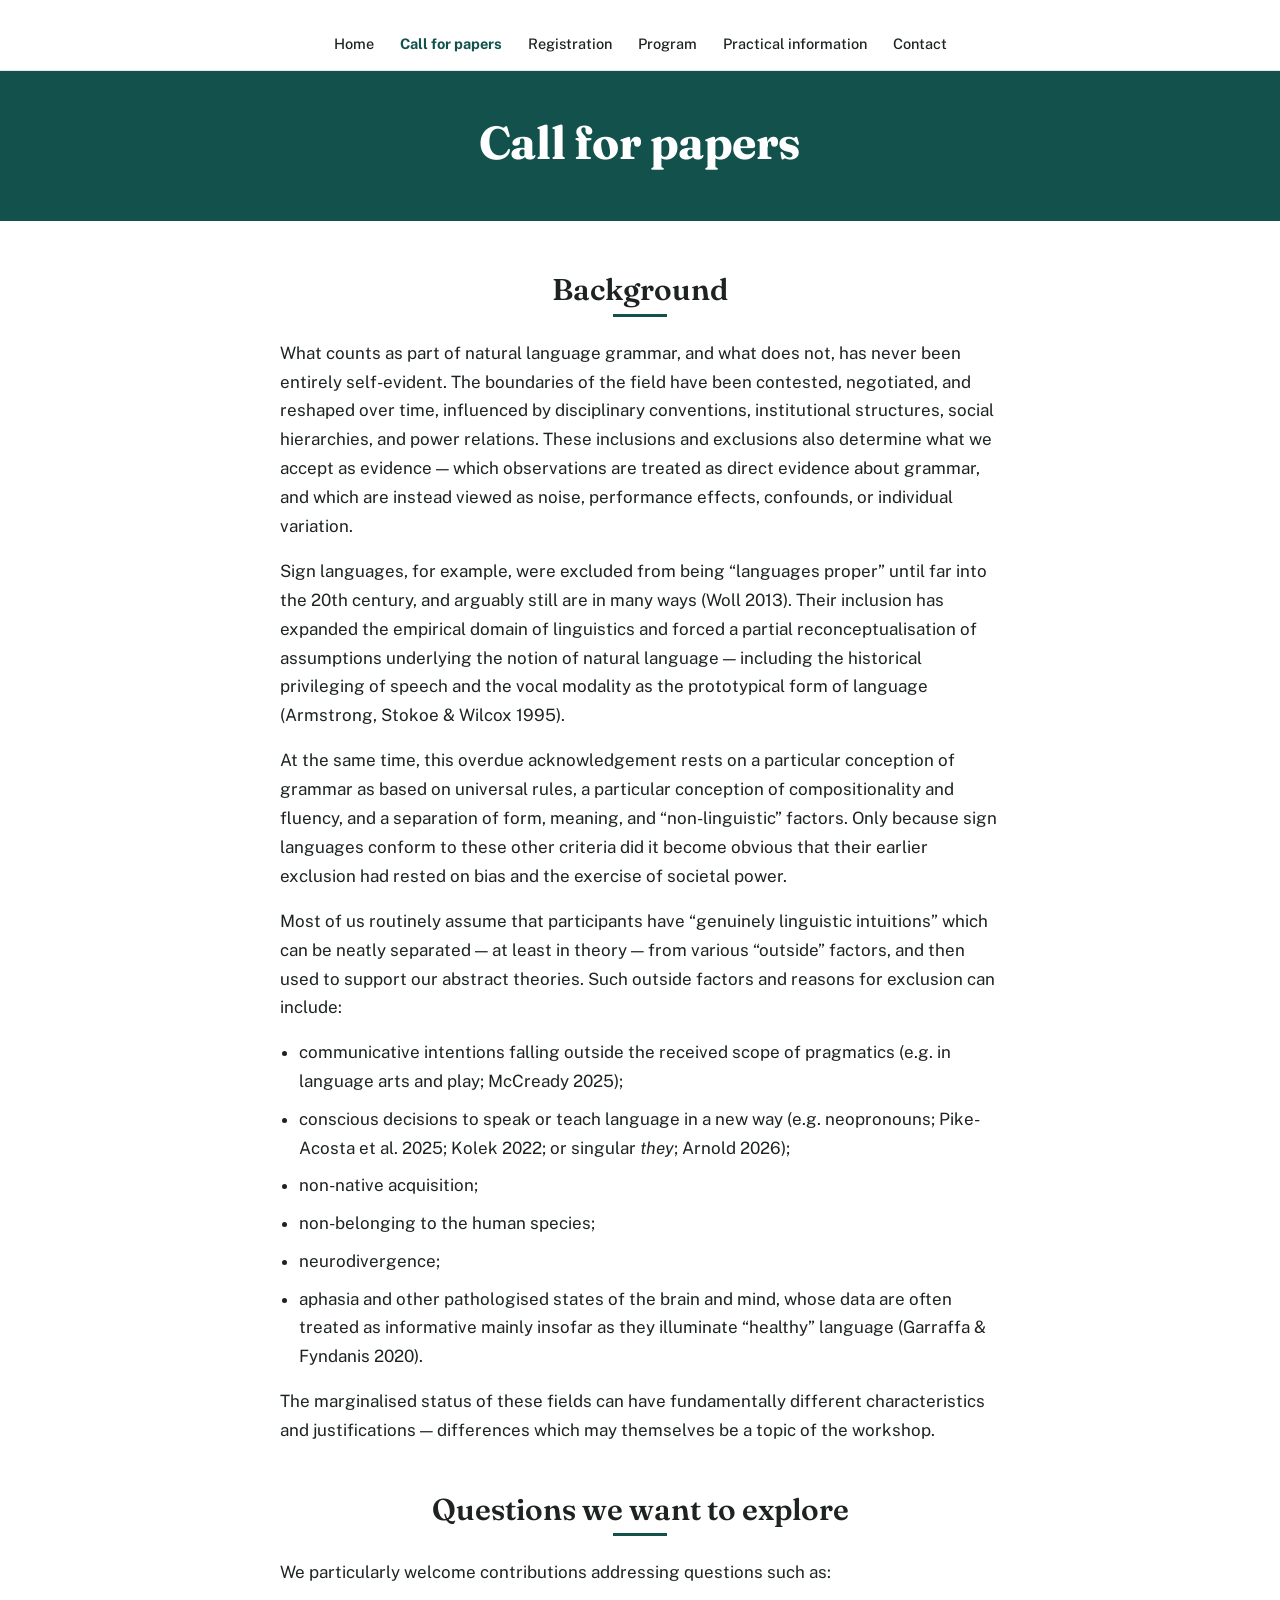
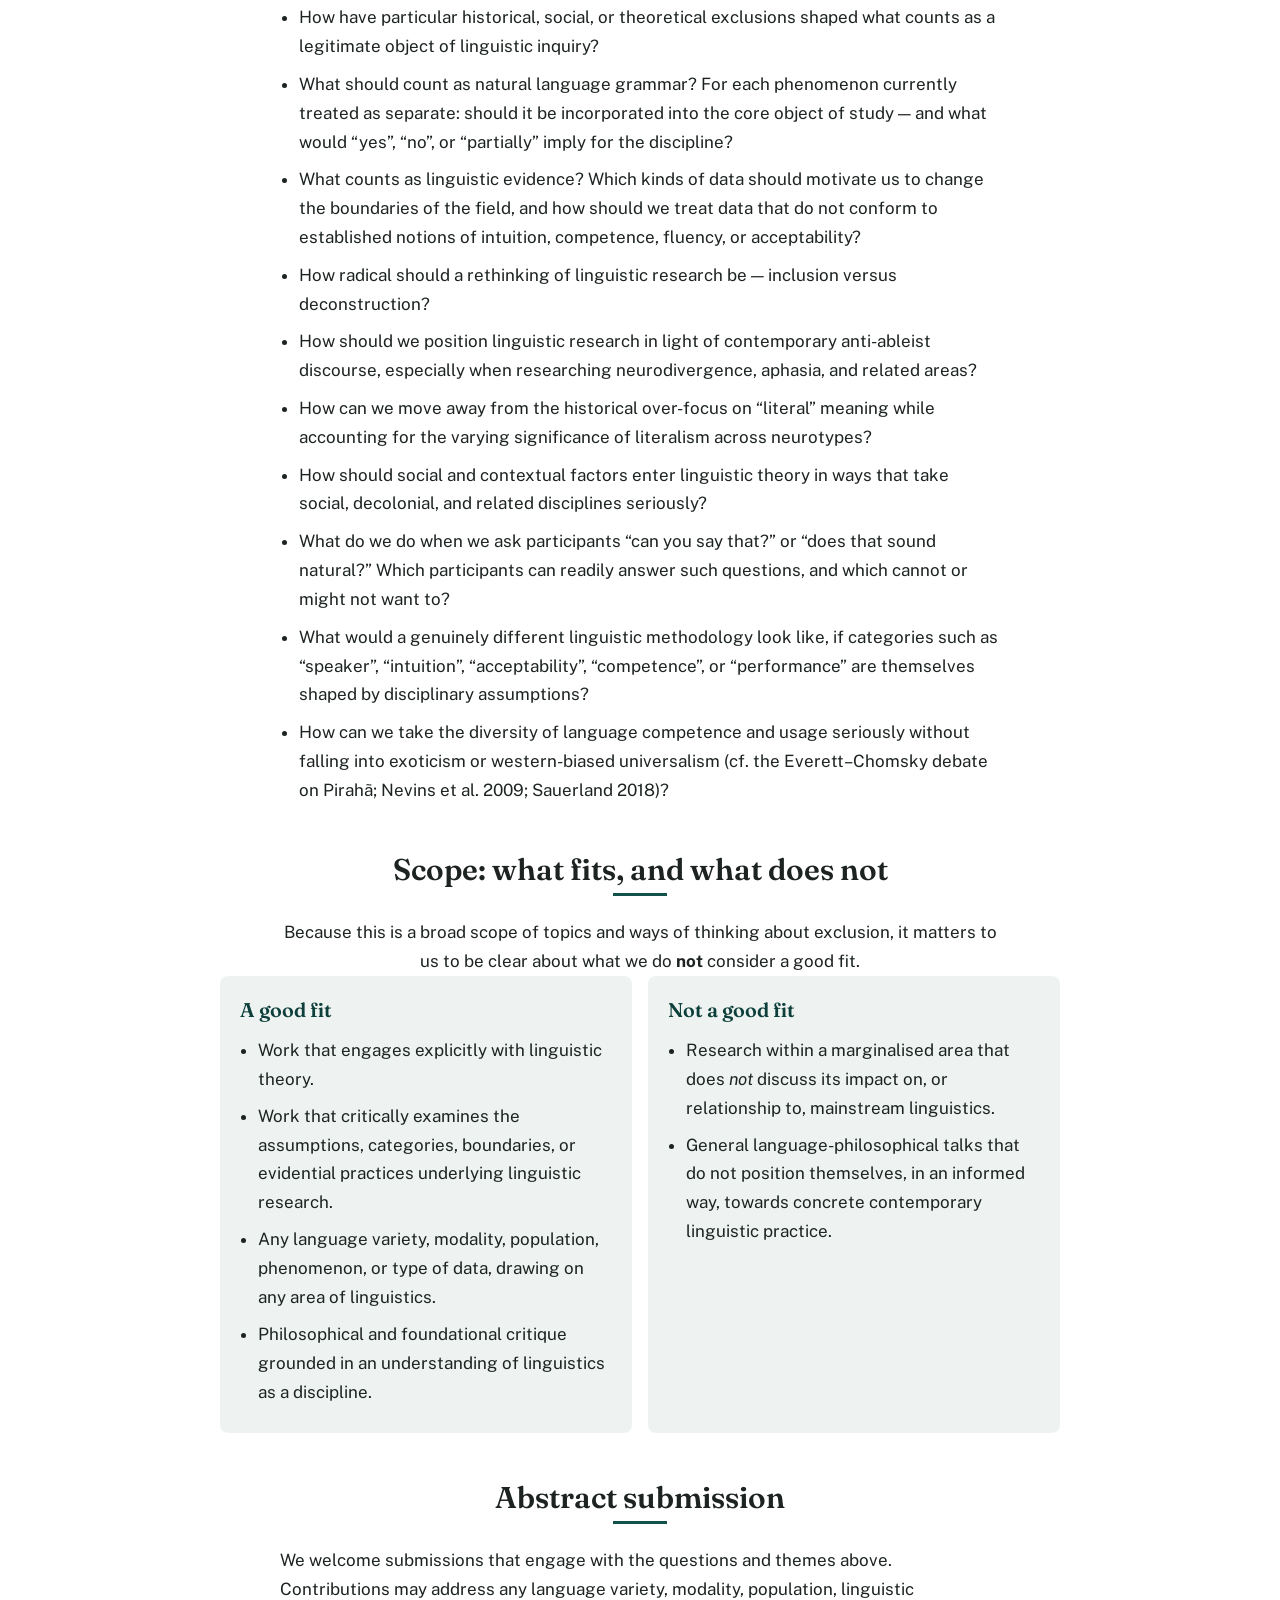
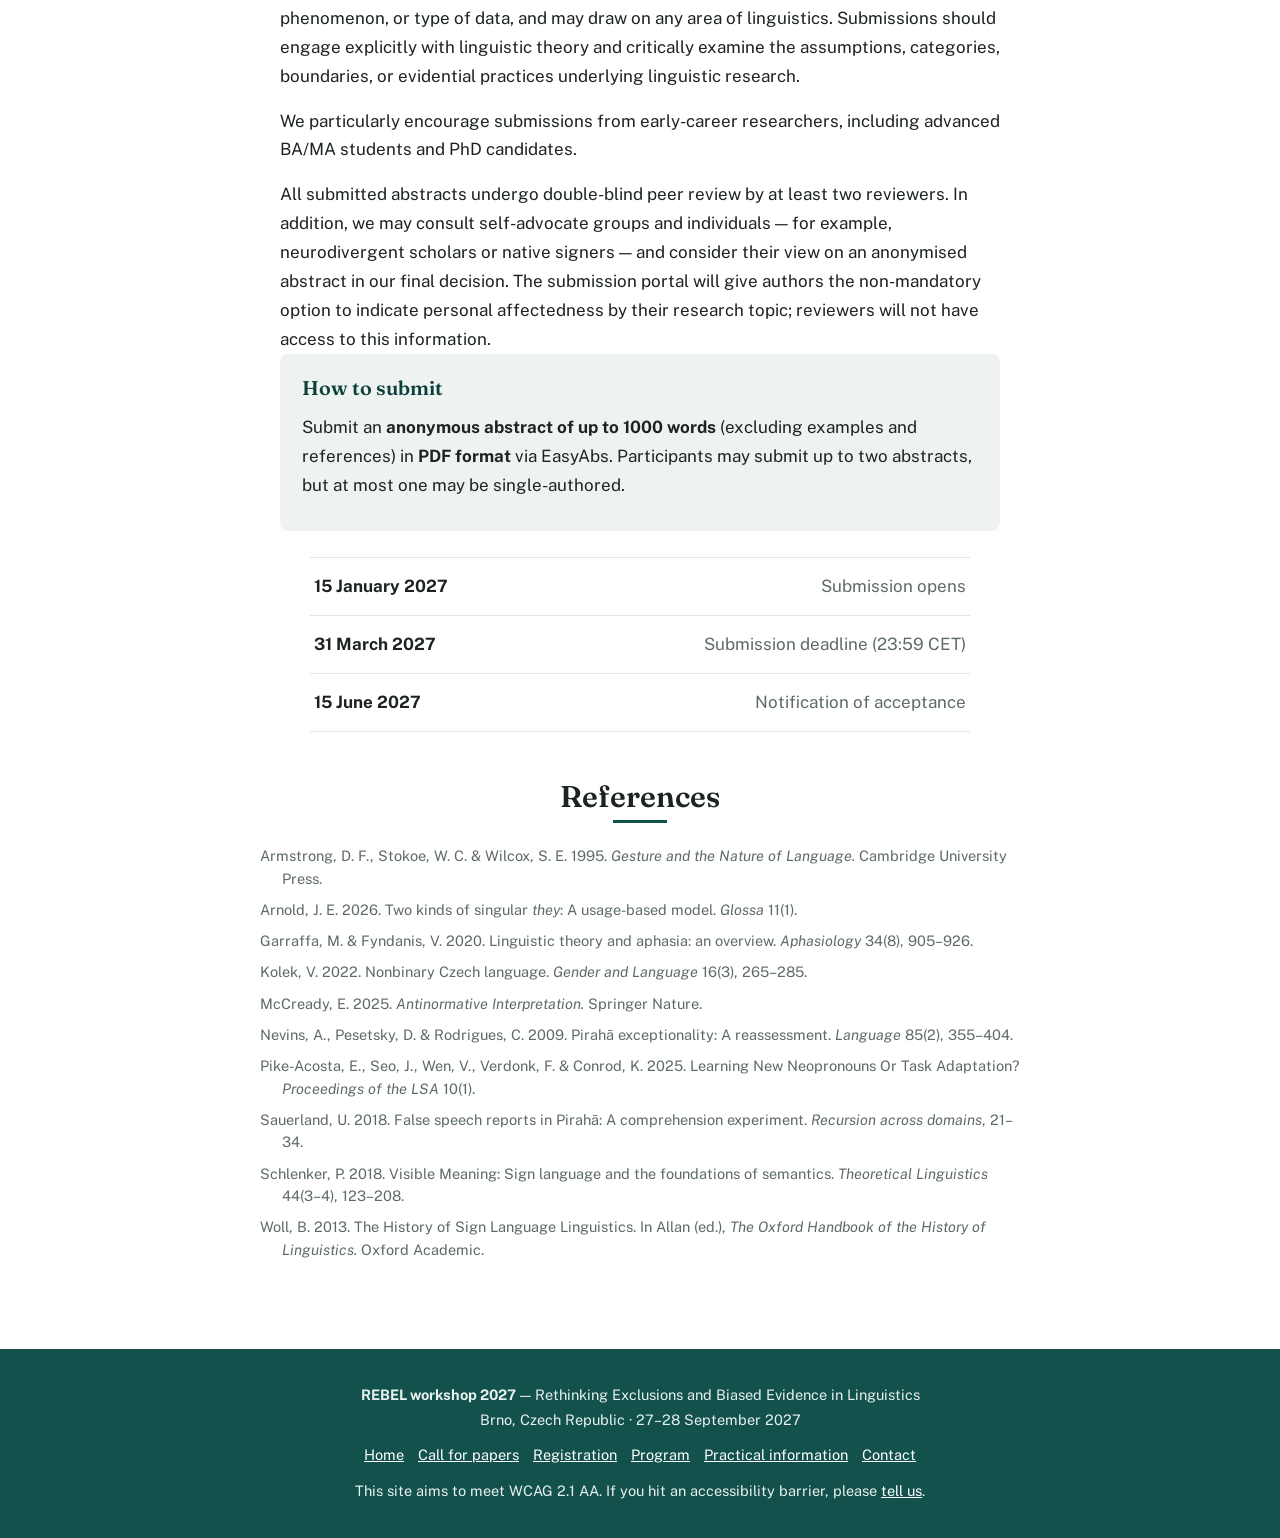
==== commit 702226f7: "Update call-for-papers.html" ====
--- a/call-for-papers.html
+++ b/call-for-papers.html
@@ -27,7 +27,7 @@
 <section class="sec"><h2>Background</h2><hr class="rule"><div class="col"><p>What counts as part of natural language grammar, and what does not, has never been entirely self-evident. The boundaries of the field have been contested, negotiated, and reshaped over time, influenced by disciplinary conventions, institutional structures, social hierarchies, and power relations. These inclusions and exclusions also determine what we accept as evidence &mdash; which observations are treated as direct evidence about grammar, and which are instead viewed as noise, performance effects, confounds, or individual variation.</p><p>Sign languages, for example, were excluded from being &ldquo;languages proper&rdquo; until far into the 20th century, and arguably still are in many ways (Woll 2013). Their inclusion has expanded the empirical domain of linguistics and forced a partial reconceptualisation of assumptions underlying the notion of natural language &mdash; including the historical privileging of speech and the vocal modality as the prototypical form of language (Armstrong, Stokoe &amp; Wilcox 1995).</p><p>At the same time, this overdue acknowledgement rests on a particular conception of grammar as based on universal rules, a particular conception of compositionality and fluency, and a separation of form, meaning, and &ldquo;non-linguistic&rdquo; factors. Only because sign languages conform to these other criteria did it become obvious that their earlier exclusion had rested on bias and the exercise of societal power.</p><p>Most of us routinely assume that participants have &ldquo;genuinely linguistic intuitions&rdquo; which can be neatly separated &mdash; at least in theory &mdash; from various &ldquo;outside&rdquo; factors, and then used to support our abstract theories. Such outside factors and reasons for exclusion can include:</p><ul class="list"><li>communicative intentions falling outside the received scope of pragmatics (e.g. in language arts and play; McCready 2025);</li><li>conscious decisions to speak or teach language in a new way (e.g. neopronouns; Pike-Acosta et al. 2025; Kolek 2022; or singular <em>they</em>; Arnold 2026);</li><li>non-native acquisition;</li><li>non-belonging to the human species;</li><li>neurodivergence;</li><li>aphasia and other pathologised states of the brain and mind, whose data are often treated as informative mainly insofar as they illuminate &ldquo;healthy&rdquo; language (Garraffa &amp; Fyndanis 2020).</li></ul><p>The marginalised status of these fields can have fundamentally different characteristics and justifications &mdash; differences which may themselves be a topic of the workshop.</p></div></section>
 <section class="sec"><h2>Questions we want to explore</h2><hr class="rule"><div class="col"><p>We particularly welcome contributions addressing questions such as:</p><ul class="list"><li>How have particular historical, social, or theoretical exclusions shaped what counts as a legitimate object of linguistic inquiry?</li><li>What should count as natural language grammar? For each phenomenon currently treated as separate: should it be incorporated into the core object of study &mdash; and what would &ldquo;yes&rdquo;, &ldquo;no&rdquo;, or &ldquo;partially&rdquo; imply for the discipline?</li><li>What counts as linguistic evidence? Which kinds of data should motivate us to change the boundaries of the field, and how should we treat data that do not conform to established notions of intuition, competence, fluency, or acceptability?</li><li>How radical should a rethinking of linguistic research be &mdash; inclusion versus deconstruction?</li><li>How should we position linguistic research in light of contemporary anti-ableist discourse, especially when researching neurodivergence, aphasia, and related areas?</li><li>How can we move away from the historical over-focus on &ldquo;literal&rdquo; meaning while accounting for the varying significance of literalism across neurotypes?</li><li>How should social and contextual factors enter linguistic theory in ways that take social, decolonial, and related disciplines seriously?</li><li>What do we do when we ask participants &ldquo;can you say that?&rdquo; or &ldquo;does that sound natural?&rdquo; Which participants can readily answer such questions, and which cannot or might not want to?</li><li>What would a genuinely different linguistic methodology look like, if categories such as &ldquo;speaker&rdquo;, &ldquo;intuition&rdquo;, &ldquo;acceptability&rdquo;, &ldquo;competence&rdquo;, or &ldquo;performance&rdquo; are themselves shaped by disciplinary assumptions?</li><li>How can we take the diversity of language competence and usage seriously without falling into exoticism or western-biased universalism (cf. the Everett&ndash;Chomsky debate on Pirah&atilde;; Nevins et al. 2009; Sauerland 2018)?</li></ul></div></section>
 <section class="sec"><h2>Scope: what fits, and what does not</h2><hr class="rule"><div class="col"><p style="text-align:center">Because this is a broad scope of topics and ways of thinking about exclusion, it matters to us to be clear about what we do <strong>not</strong> consider a good fit.</p></div><div class="cols"><div class="card"><h3>A good fit</h3><ul><li>Work that engages explicitly with linguistic theory.</li><li>Work that critically examines the assumptions, categories, boundaries, or evidential practices underlying linguistic research.</li><li>Any language variety, modality, population, phenomenon, or type of data, drawing on any area of linguistics.</li><li>Philosophical and foundational critique grounded in an understanding of linguistics as a discipline.</li></ul></div><div class="card"><h3>Not a good fit</h3><ul><li>Research within a marginalised area that does <em>not</em> discuss its impact on, or relationship to, mainstream linguistics.</li><li>General language-philosophical talks that do not position themselves, in an informed way, towards concrete contemporary linguistic practice.</li></ul></div></div></section>
-<section class="sec"><h2>Abstract submission</h2><hr class="rule"><div class="col"><p>We welcome submissions that engage with the questions and themes above. Contributions may address any language variety, modality, population, linguistic phenomenon, or type of data, and may draw on any area of linguistics. Submissions should engage explicitly with linguistic theory and critically examine the assumptions, categories, boundaries, or evidential practices underlying linguistic research.</p><p>We particularly encourage submissions from early-career researchers, including advanced BA/MA students and PhD candidates.</p><p>All submitted abstracts undergo double-blind peer review by at least two reviewers. In addition, we may consult self-advocate groups and individuals &mdash; for example, neurodivergent scholars or native signers &mdash; and consider their view on an anonymised abstract in our final decision. The submission portal will give authors the non-mandatory option to indicate personal affectedness by their research topic; reviewers will not have access to this information.</p></div><div class="panel"><h3>How to submit</h3><p>Submit an <strong>anonymous abstract of up to 1000 words</strong> (excluding examples and references) in <strong>PDF format</strong> via EasyAbs. Participants may submit up to two abstracts, but at most one may be single-authored.</p><!-- EDIT: paste your real EasyAbs submission link in href below --><p style="margin-bottom:0"><a class="btn solid" href="#">Go to the submission portal</a></p></div><ul class="dates" style="margin-top:26px"><li><span class="d">15 January 2027</span><span class="w">Submission opens</span></li><li><span class="d">31 March 2027</span><span class="w">Submission deadline (23:59 CET)</span></li><li><span class="d">15 June 2027</span><span class="w">Notification of acceptance</span></li></ul></section>
+<section class="sec"><h2>Abstract submission</h2><hr class="rule"><div class="col"><p>We welcome submissions that engage with the questions and themes above. Contributions may address any language variety, modality, population, linguistic phenomenon, or type of data, and may draw on any area of linguistics. Submissions should engage explicitly with linguistic theory and critically examine the assumptions, categories, boundaries, or evidential practices underlying linguistic research.</p><p>We particularly encourage submissions from early-career researchers, including advanced BA/MA students and PhD candidates.</p><p>All submitted abstracts undergo double-blind peer review by at least two reviewers. In addition, we may consult self-advocate groups and individuals &mdash; for example, neurodivergent scholars or native signers &mdash; and consider their view on an anonymised abstract in our final decision. The submission portal will give authors the non-mandatory option to indicate personal affectedness by their research topic; reviewers will not have access to this information.</p></div><div class="panel"><h3>How to submit</h3><p>Submit an <strong>anonymous abstract of up to 1000 words</strong> (excluding examples and references) in <strong>PDF format</strong> via EasyAbs. Participants may submit up to two abstracts, but at most one may be single-authored.</p></div><ul class="dates" style="margin-top:26px"><li><span class="d">15 January 2027</span><span class="w">Submission opens</span></li><li><span class="d">31 March 2027</span><span class="w">Submission deadline (23:59 CET)</span></li><li><span class="d">15 June 2027</span><span class="w">Notification of acceptance</span></li></ul></section>
 <section class="sec"><h2>References</h2><hr class="rule"><div class="refs"><p>Armstrong, D. F., Stokoe, W. C. &amp; Wilcox, S. E. 1995. <em>Gesture and the Nature of Language.</em> Cambridge University Press.</p><p>Arnold, J. E. 2026. Two kinds of singular <em>they</em>: A usage-based model. <em>Glossa</em> 11(1).</p><p>Garraffa, M. &amp; Fyndanis, V. 2020. Linguistic theory and aphasia: an overview. <em>Aphasiology</em> 34(8), 905&ndash;926.</p><p>Kolek, V. 2022. Nonbinary Czech language. <em>Gender and Language</em> 16(3), 265&ndash;285.</p><p>McCready, E. 2025. <em>Antinormative Interpretation.</em> Springer Nature.</p><p>Nevins, A., Pesetsky, D. &amp; Rodrigues, C. 2009. Pirah&atilde; exceptionality: A reassessment. <em>Language</em> 85(2), 355&ndash;404.</p><p>Pike-Acosta, E., Seo, J., Wen, V., Verdonk, F. &amp; Conrod, K. 2025. Learning New Neopronouns Or Task Adaptation? <em>Proceedings of the LSA</em> 10(1).</p><p>Sauerland, U. 2018. False speech reports in Pirah&atilde;: A comprehension experiment. <em>Recursion across domains</em>, 21&ndash;34.</p><p>Schlenker, P. 2018. Visible Meaning: Sign language and the foundations of semantics. <em>Theoretical Linguistics</em> 44(3&ndash;4), 123&ndash;208.</p><p>Woll, B. 2013. The History of Sign Language Linguistics. In Allan (ed.), <em>The Oxford Handbook of the History of Linguistics.</em> Oxford Academic.</p></div></section>
 </div></main>
 <footer class="foot"><div class="container">
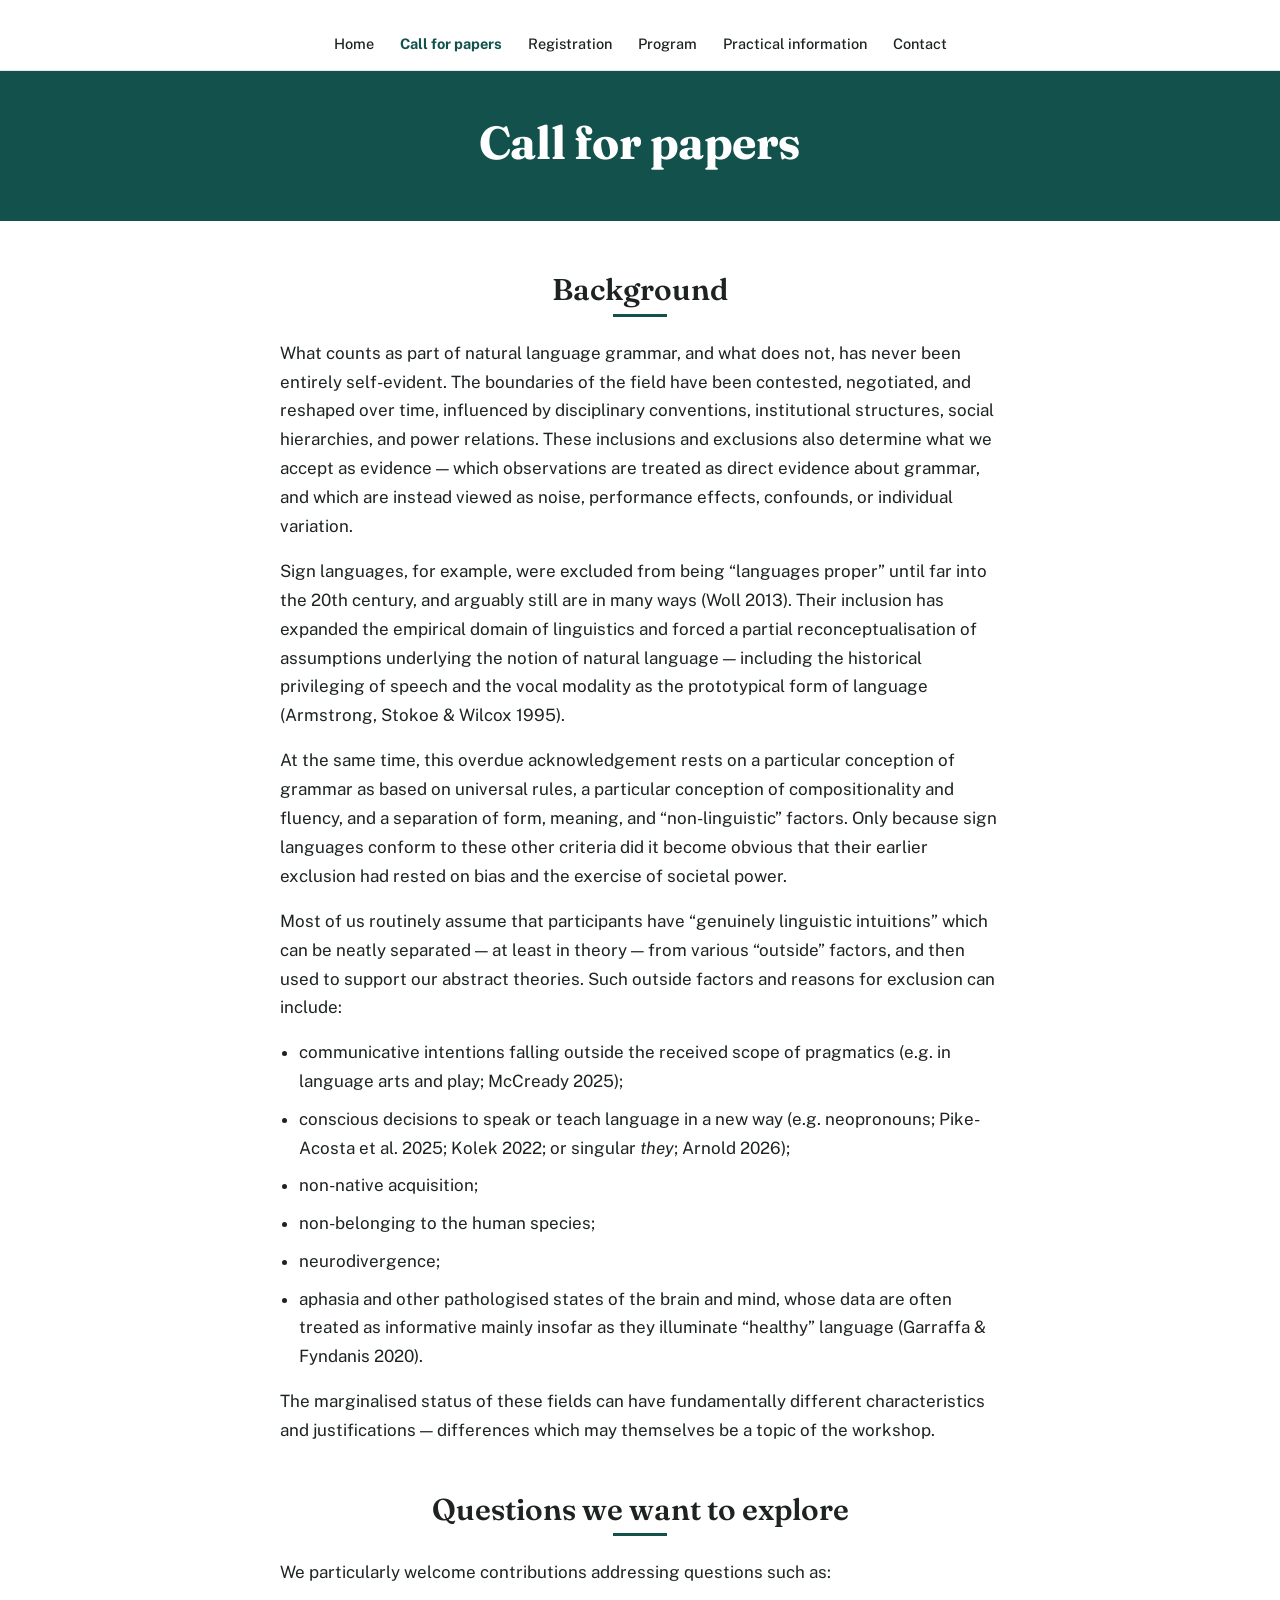
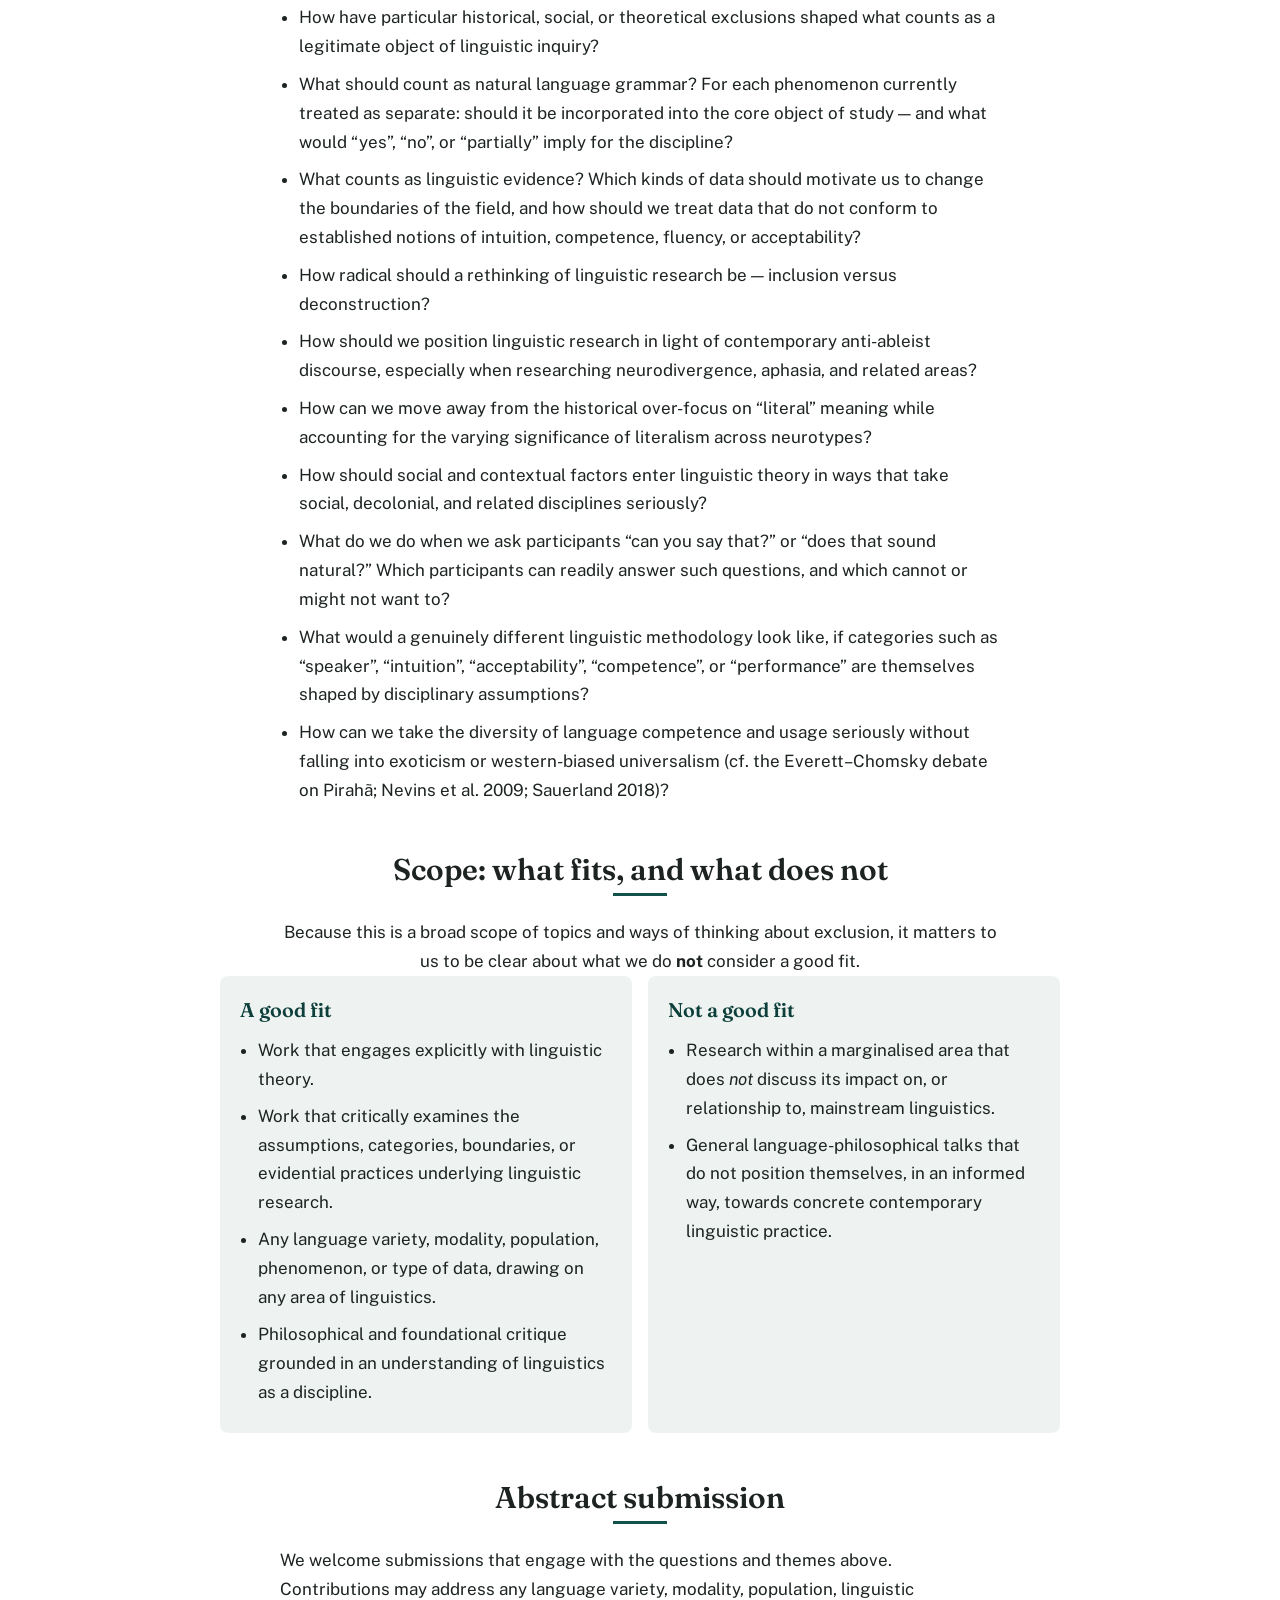
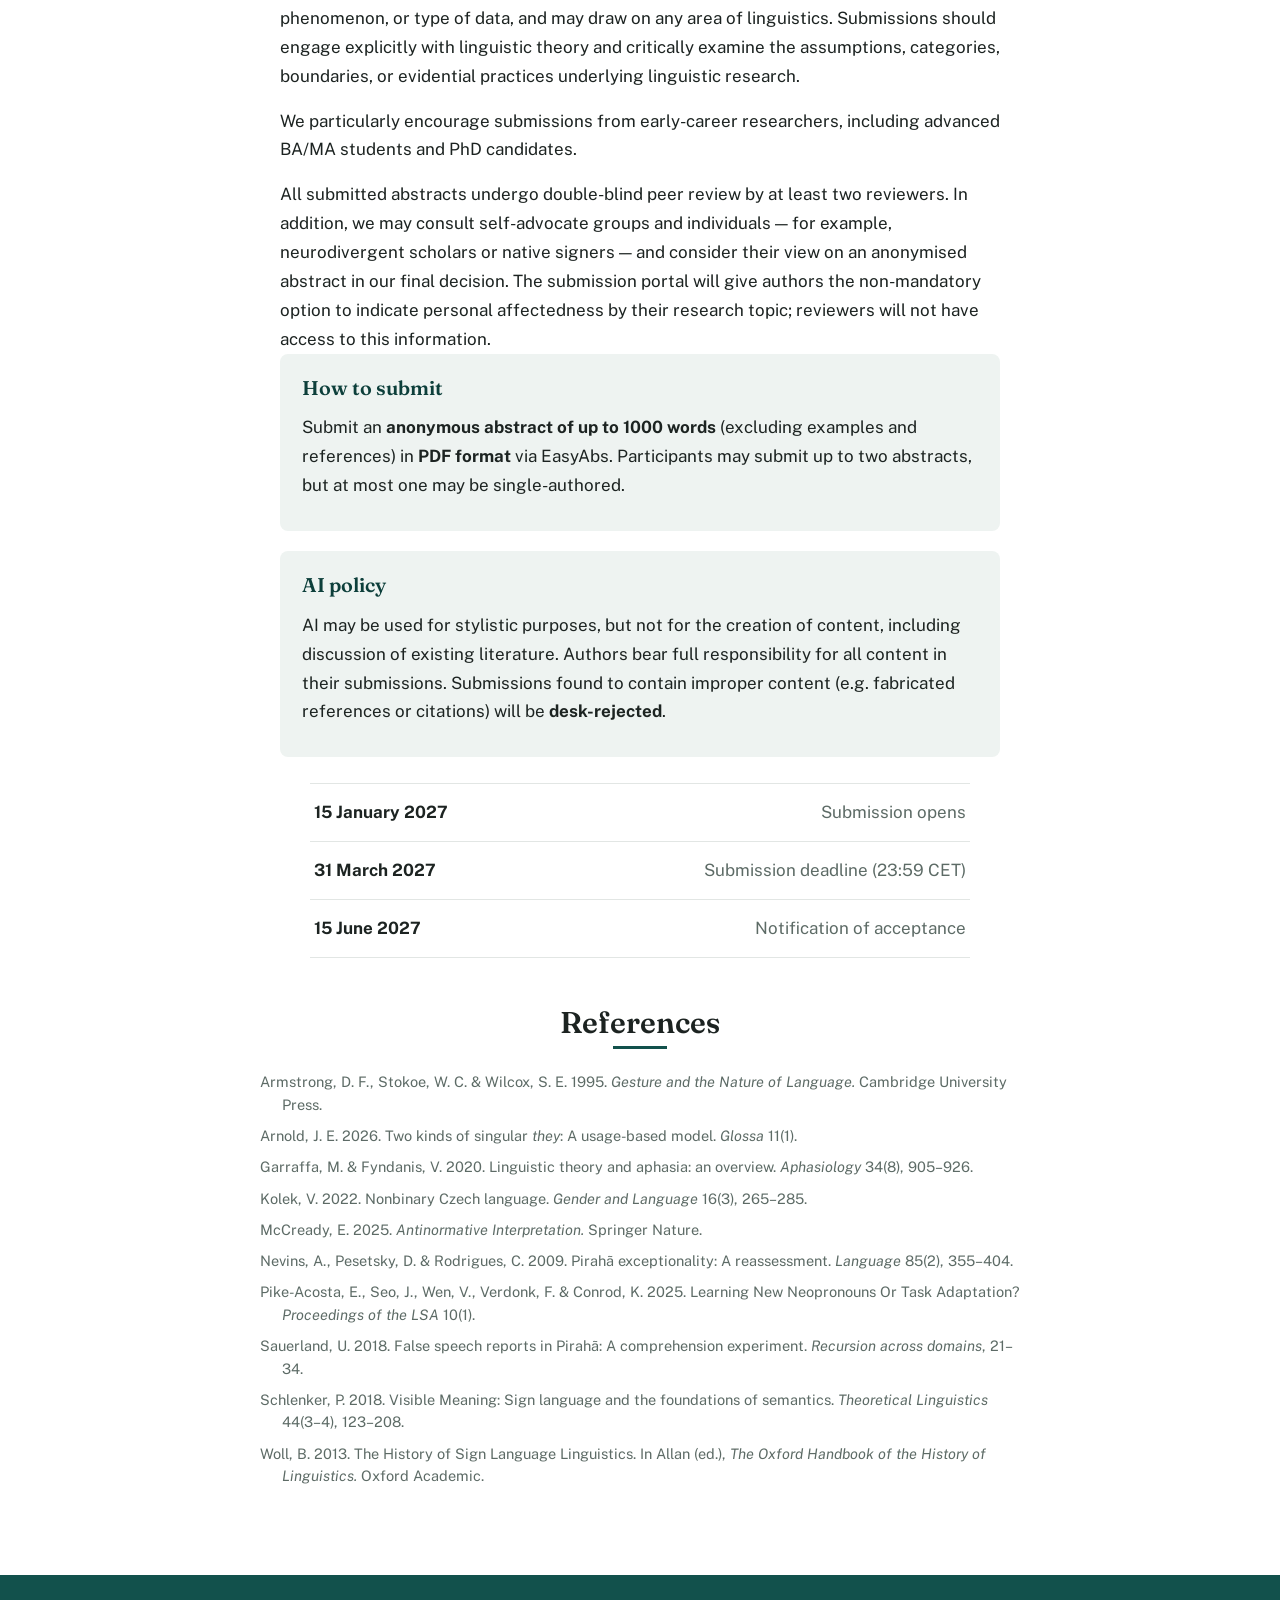
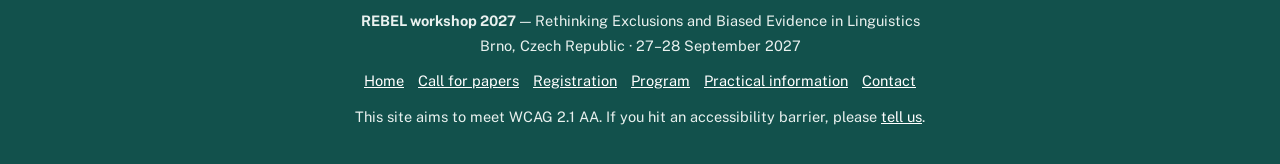
==== commit d47b93b2: "Add abstract submission section to call-for-papers Added a new section for abstract submission detai" ====
--- a/call-for-papers.html
+++ b/call-for-papers.html
@@ -27,7 +27,7 @@
 <section class="sec"><h2>Background</h2><hr class="rule"><div class="col"><p>What counts as part of natural language grammar, and what does not, has never been entirely self-evident. The boundaries of the field have been contested, negotiated, and reshaped over time, influenced by disciplinary conventions, institutional structures, social hierarchies, and power relations. These inclusions and exclusions also determine what we accept as evidence &mdash; which observations are treated as direct evidence about grammar, and which are instead viewed as noise, performance effects, confounds, or individual variation.</p><p>Sign languages, for example, were excluded from being &ldquo;languages proper&rdquo; until far into the 20th century, and arguably still are in many ways (Woll 2013). Their inclusion has expanded the empirical domain of linguistics and forced a partial reconceptualisation of assumptions underlying the notion of natural language &mdash; including the historical privileging of speech and the vocal modality as the prototypical form of language (Armstrong, Stokoe &amp; Wilcox 1995).</p><p>At the same time, this overdue acknowledgement rests on a particular conception of grammar as based on universal rules, a particular conception of compositionality and fluency, and a separation of form, meaning, and &ldquo;non-linguistic&rdquo; factors. Only because sign languages conform to these other criteria did it become obvious that their earlier exclusion had rested on bias and the exercise of societal power.</p><p>Most of us routinely assume that participants have &ldquo;genuinely linguistic intuitions&rdquo; which can be neatly separated &mdash; at least in theory &mdash; from various &ldquo;outside&rdquo; factors, and then used to support our abstract theories. Such outside factors and reasons for exclusion can include:</p><ul class="list"><li>communicative intentions falling outside the received scope of pragmatics (e.g. in language arts and play; McCready 2025);</li><li>conscious decisions to speak or teach language in a new way (e.g. neopronouns; Pike-Acosta et al. 2025; Kolek 2022; or singular <em>they</em>; Arnold 2026);</li><li>non-native acquisition;</li><li>non-belonging to the human species;</li><li>neurodivergence;</li><li>aphasia and other pathologised states of the brain and mind, whose data are often treated as informative mainly insofar as they illuminate &ldquo;healthy&rdquo; language (Garraffa &amp; Fyndanis 2020).</li></ul><p>The marginalised status of these fields can have fundamentally different characteristics and justifications &mdash; differences which may themselves be a topic of the workshop.</p></div></section>
 <section class="sec"><h2>Questions we want to explore</h2><hr class="rule"><div class="col"><p>We particularly welcome contributions addressing questions such as:</p><ul class="list"><li>How have particular historical, social, or theoretical exclusions shaped what counts as a legitimate object of linguistic inquiry?</li><li>What should count as natural language grammar? For each phenomenon currently treated as separate: should it be incorporated into the core object of study &mdash; and what would &ldquo;yes&rdquo;, &ldquo;no&rdquo;, or &ldquo;partially&rdquo; imply for the discipline?</li><li>What counts as linguistic evidence? Which kinds of data should motivate us to change the boundaries of the field, and how should we treat data that do not conform to established notions of intuition, competence, fluency, or acceptability?</li><li>How radical should a rethinking of linguistic research be &mdash; inclusion versus deconstruction?</li><li>How should we position linguistic research in light of contemporary anti-ableist discourse, especially when researching neurodivergence, aphasia, and related areas?</li><li>How can we move away from the historical over-focus on &ldquo;literal&rdquo; meaning while accounting for the varying significance of literalism across neurotypes?</li><li>How should social and contextual factors enter linguistic theory in ways that take social, decolonial, and related disciplines seriously?</li><li>What do we do when we ask participants &ldquo;can you say that?&rdquo; or &ldquo;does that sound natural?&rdquo; Which participants can readily answer such questions, and which cannot or might not want to?</li><li>What would a genuinely different linguistic methodology look like, if categories such as &ldquo;speaker&rdquo;, &ldquo;intuition&rdquo;, &ldquo;acceptability&rdquo;, &ldquo;competence&rdquo;, or &ldquo;performance&rdquo; are themselves shaped by disciplinary assumptions?</li><li>How can we take the diversity of language competence and usage seriously without falling into exoticism or western-biased universalism (cf. the Everett&ndash;Chomsky debate on Pirah&atilde;; Nevins et al. 2009; Sauerland 2018)?</li></ul></div></section>
 <section class="sec"><h2>Scope: what fits, and what does not</h2><hr class="rule"><div class="col"><p style="text-align:center">Because this is a broad scope of topics and ways of thinking about exclusion, it matters to us to be clear about what we do <strong>not</strong> consider a good fit.</p></div><div class="cols"><div class="card"><h3>A good fit</h3><ul><li>Work that engages explicitly with linguistic theory.</li><li>Work that critically examines the assumptions, categories, boundaries, or evidential practices underlying linguistic research.</li><li>Any language variety, modality, population, phenomenon, or type of data, drawing on any area of linguistics.</li><li>Philosophical and foundational critique grounded in an understanding of linguistics as a discipline.</li></ul></div><div class="card"><h3>Not a good fit</h3><ul><li>Research within a marginalised area that does <em>not</em> discuss its impact on, or relationship to, mainstream linguistics.</li><li>General language-philosophical talks that do not position themselves, in an informed way, towards concrete contemporary linguistic practice.</li></ul></div></div></section>
-<section class="sec"><h2>Abstract submission</h2><hr class="rule"><div class="col"><p>We welcome submissions that engage with the questions and themes above. Contributions may address any language variety, modality, population, linguistic phenomenon, or type of data, and may draw on any area of linguistics. Submissions should engage explicitly with linguistic theory and critically examine the assumptions, categories, boundaries, or evidential practices underlying linguistic research.</p><p>We particularly encourage submissions from early-career researchers, including advanced BA/MA students and PhD candidates.</p><p>All submitted abstracts undergo double-blind peer review by at least two reviewers. In addition, we may consult self-advocate groups and individuals &mdash; for example, neurodivergent scholars or native signers &mdash; and consider their view on an anonymised abstract in our final decision. The submission portal will give authors the non-mandatory option to indicate personal affectedness by their research topic; reviewers will not have access to this information.</p></div><div class="panel"><h3>How to submit</h3><p>Submit an <strong>anonymous abstract of up to 1000 words</strong> (excluding examples and references) in <strong>PDF format</strong> via EasyAbs. Participants may submit up to two abstracts, but at most one may be single-authored.</p></div><ul class="dates" style="margin-top:26px"><li><span class="d">15 January 2027</span><span class="w">Submission opens</span></li><li><span class="d">31 March 2027</span><span class="w">Submission deadline (23:59 CET)</span></li><li><span class="d">15 June 2027</span><span class="w">Notification of acceptance</span></li></ul></section>
+<section class="sec"><h2>Abstract submission</h2><hr class="rule"><div class="col"><p>We welcome submissions that engage with the questions and themes above. Contributions may address any language variety, modality, population, linguistic phenomenon, or type of data, and may draw on any area of linguistics. Submissions should engage explicitly with linguistic theory and critically examine the assumptions, categories, boundaries, or evidential practices underlying linguistic research.</p><p>We particularly encourage submissions from early-career researchers, including advanced BA/MA students and PhD candidates.</p><p>All submitted abstracts undergo double-blind peer review by at least two reviewers. In addition, we may consult self-advocate groups and individuals &mdash; for example, neurodivergent scholars or native signers &mdash; and consider their view on an anonymised abstract in our final decision. The submission portal will give authors the non-mandatory option to indicate personal affectedness by their research topic; reviewers will not have access to this information.</p></div><div class="panel"><h3>How to submit</h3><p>Submit an <strong>anonymous abstract of up to 1000 words</strong> (excluding examples and references) in <strong>PDF format</strong> via EasyAbs. Participants may submit up to two abstracts, but at most one may be single-authored.</p></div><div class="panel" style="margin-top:20px"><h3>AI policy</h3><p>AI may be used for stylistic purposes, but not for the creation of content, including discussion of existing literature. Authors bear full responsibility for all content in their submissions. Submissions found to contain improper content (e.g. fabricated references or citations) will be <strong>desk-rejected</strong>.</p></div><ul class="dates" style="margin-top:26px"><li><span class="d">15 January 2027</span><span class="w">Submission opens</span></li><li><span class="d">31 March 2027</span><span class="w">Submission deadline (23:59 CET)</span></li><li><span class="d">15 June 2027</span><span class="w">Notification of acceptance</span></li></ul></section>
 <section class="sec"><h2>References</h2><hr class="rule"><div class="refs"><p>Armstrong, D. F., Stokoe, W. C. &amp; Wilcox, S. E. 1995. <em>Gesture and the Nature of Language.</em> Cambridge University Press.</p><p>Arnold, J. E. 2026. Two kinds of singular <em>they</em>: A usage-based model. <em>Glossa</em> 11(1).</p><p>Garraffa, M. &amp; Fyndanis, V. 2020. Linguistic theory and aphasia: an overview. <em>Aphasiology</em> 34(8), 905&ndash;926.</p><p>Kolek, V. 2022. Nonbinary Czech language. <em>Gender and Language</em> 16(3), 265&ndash;285.</p><p>McCready, E. 2025. <em>Antinormative Interpretation.</em> Springer Nature.</p><p>Nevins, A., Pesetsky, D. &amp; Rodrigues, C. 2009. Pirah&atilde; exceptionality: A reassessment. <em>Language</em> 85(2), 355&ndash;404.</p><p>Pike-Acosta, E., Seo, J., Wen, V., Verdonk, F. &amp; Conrod, K. 2025. Learning New Neopronouns Or Task Adaptation? <em>Proceedings of the LSA</em> 10(1).</p><p>Sauerland, U. 2018. False speech reports in Pirah&atilde;: A comprehension experiment. <em>Recursion across domains</em>, 21&ndash;34.</p><p>Schlenker, P. 2018. Visible Meaning: Sign language and the foundations of semantics. <em>Theoretical Linguistics</em> 44(3&ndash;4), 123&ndash;208.</p><p>Woll, B. 2013. The History of Sign Language Linguistics. In Allan (ed.), <em>The Oxford Handbook of the History of Linguistics.</em> Oxford Academic.</p></div></section>
 </div></main>
 <footer class="foot"><div class="container">
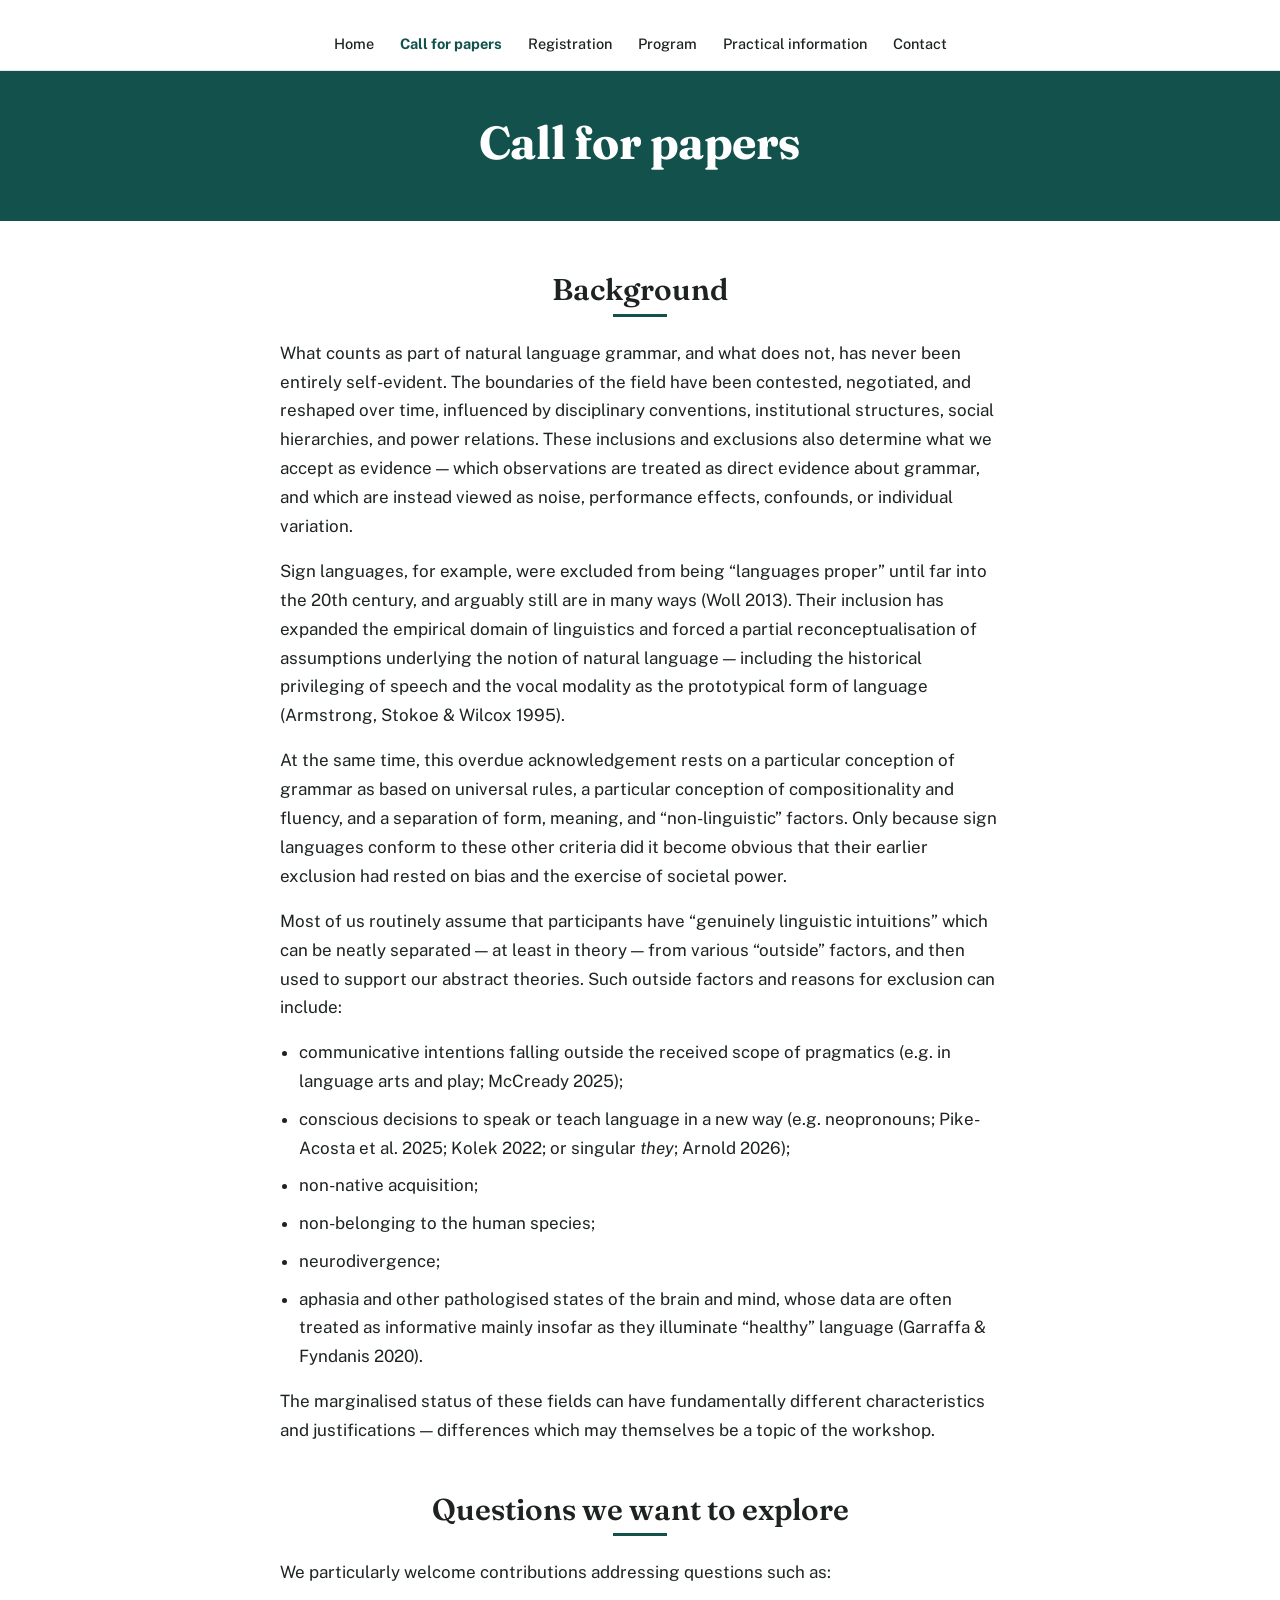
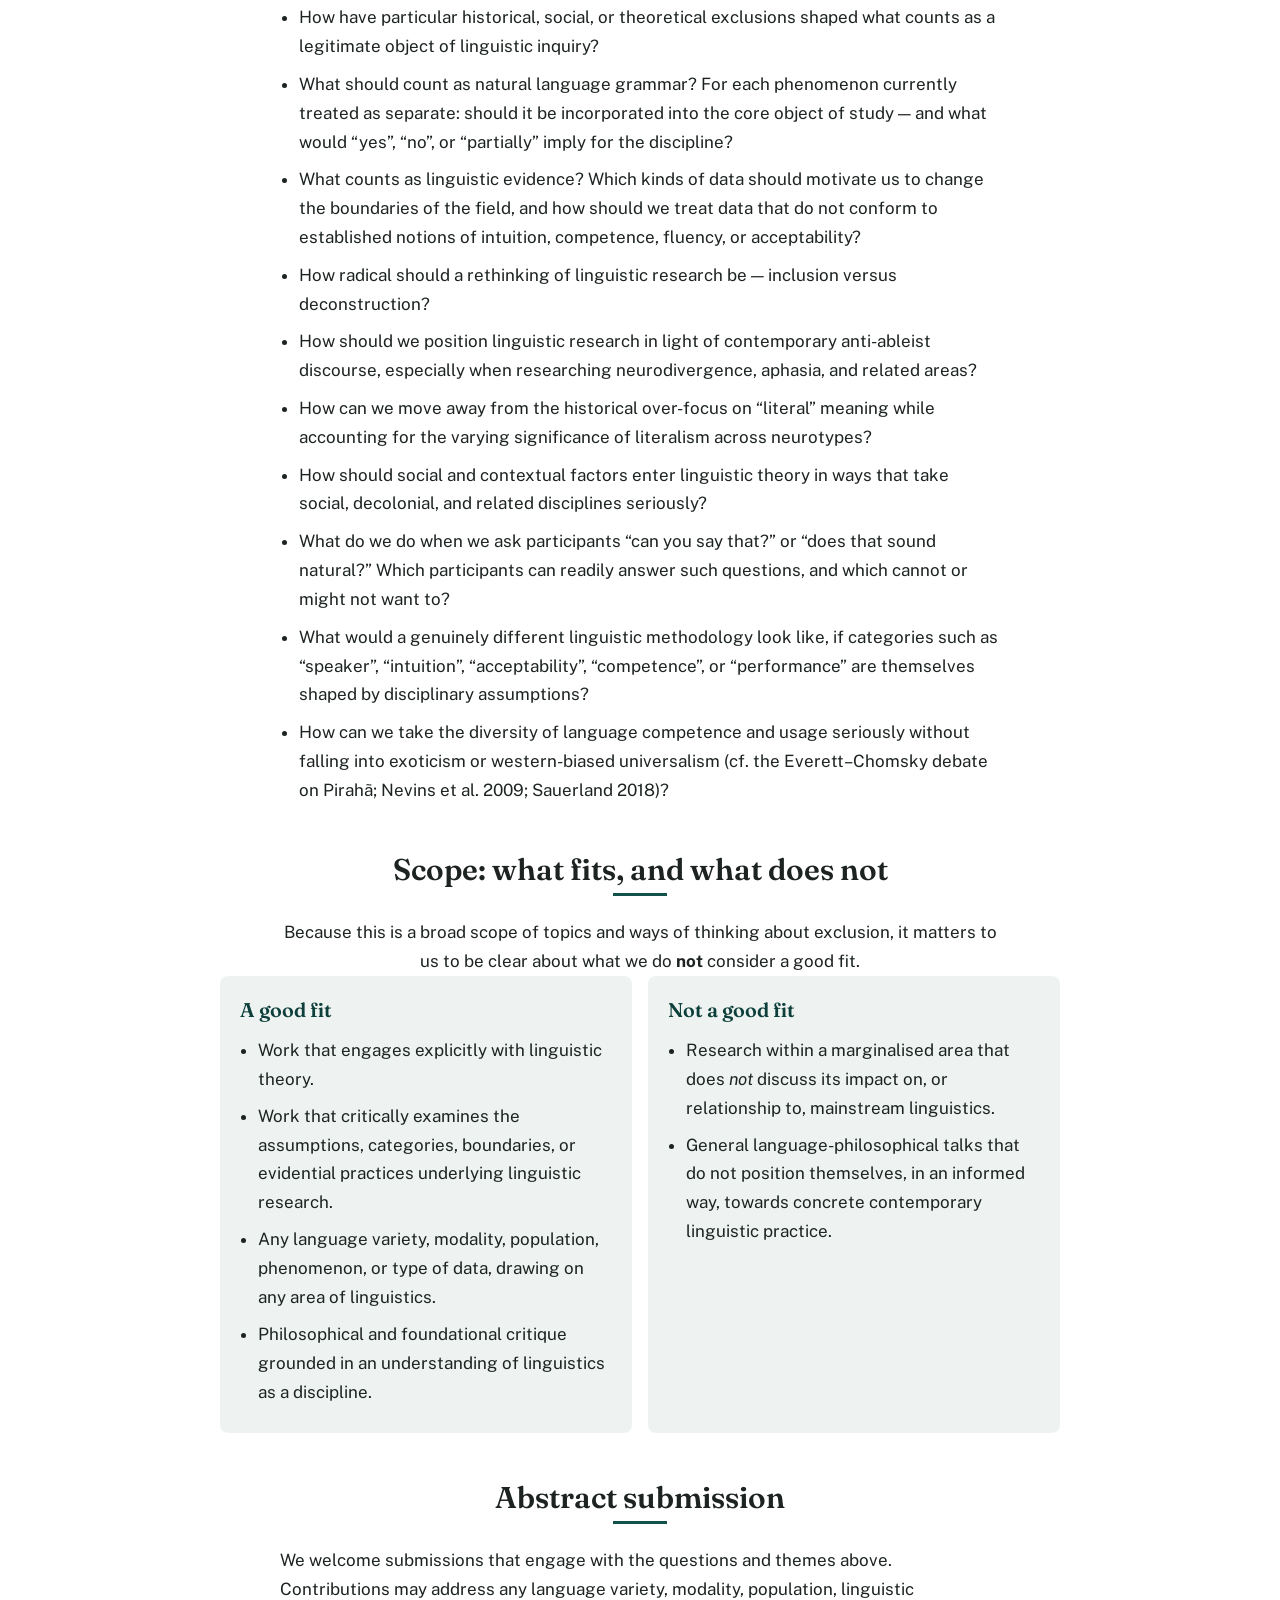
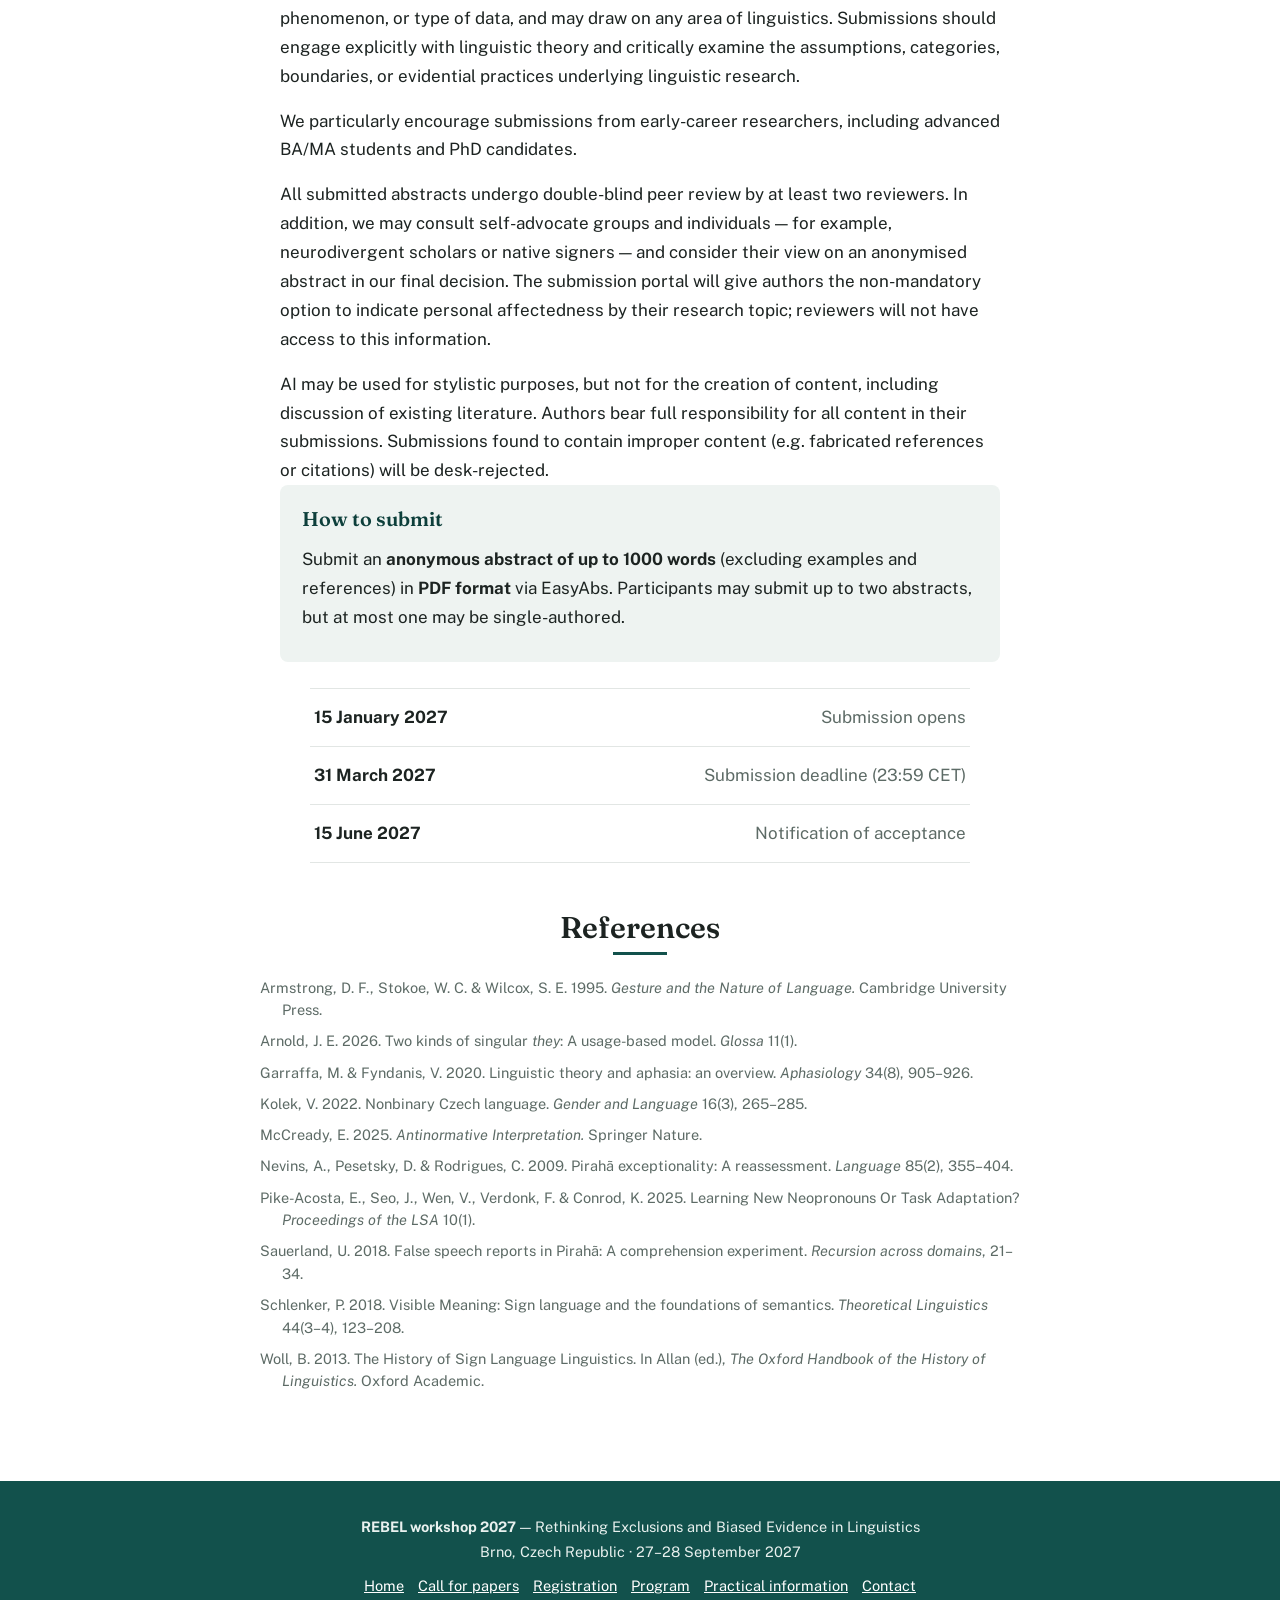
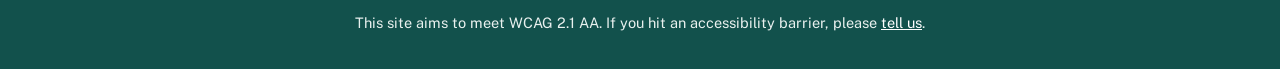
==== commit d0e5ddb3: "Update call-for-papers.html" ====
--- a/call-for-papers.html
+++ b/call-for-papers.html
@@ -27,7 +27,7 @@
 <section class="sec"><h2>Background</h2><hr class="rule"><div class="col"><p>What counts as part of natural language grammar, and what does not, has never been entirely self-evident. The boundaries of the field have been contested, negotiated, and reshaped over time, influenced by disciplinary conventions, institutional structures, social hierarchies, and power relations. These inclusions and exclusions also determine what we accept as evidence &mdash; which observations are treated as direct evidence about grammar, and which are instead viewed as noise, performance effects, confounds, or individual variation.</p><p>Sign languages, for example, were excluded from being &ldquo;languages proper&rdquo; until far into the 20th century, and arguably still are in many ways (Woll 2013). Their inclusion has expanded the empirical domain of linguistics and forced a partial reconceptualisation of assumptions underlying the notion of natural language &mdash; including the historical privileging of speech and the vocal modality as the prototypical form of language (Armstrong, Stokoe &amp; Wilcox 1995).</p><p>At the same time, this overdue acknowledgement rests on a particular conception of grammar as based on universal rules, a particular conception of compositionality and fluency, and a separation of form, meaning, and &ldquo;non-linguistic&rdquo; factors. Only because sign languages conform to these other criteria did it become obvious that their earlier exclusion had rested on bias and the exercise of societal power.</p><p>Most of us routinely assume that participants have &ldquo;genuinely linguistic intuitions&rdquo; which can be neatly separated &mdash; at least in theory &mdash; from various &ldquo;outside&rdquo; factors, and then used to support our abstract theories. Such outside factors and reasons for exclusion can include:</p><ul class="list"><li>communicative intentions falling outside the received scope of pragmatics (e.g. in language arts and play; McCready 2025);</li><li>conscious decisions to speak or teach language in a new way (e.g. neopronouns; Pike-Acosta et al. 2025; Kolek 2022; or singular <em>they</em>; Arnold 2026);</li><li>non-native acquisition;</li><li>non-belonging to the human species;</li><li>neurodivergence;</li><li>aphasia and other pathologised states of the brain and mind, whose data are often treated as informative mainly insofar as they illuminate &ldquo;healthy&rdquo; language (Garraffa &amp; Fyndanis 2020).</li></ul><p>The marginalised status of these fields can have fundamentally different characteristics and justifications &mdash; differences which may themselves be a topic of the workshop.</p></div></section>
 <section class="sec"><h2>Questions we want to explore</h2><hr class="rule"><div class="col"><p>We particularly welcome contributions addressing questions such as:</p><ul class="list"><li>How have particular historical, social, or theoretical exclusions shaped what counts as a legitimate object of linguistic inquiry?</li><li>What should count as natural language grammar? For each phenomenon currently treated as separate: should it be incorporated into the core object of study &mdash; and what would &ldquo;yes&rdquo;, &ldquo;no&rdquo;, or &ldquo;partially&rdquo; imply for the discipline?</li><li>What counts as linguistic evidence? Which kinds of data should motivate us to change the boundaries of the field, and how should we treat data that do not conform to established notions of intuition, competence, fluency, or acceptability?</li><li>How radical should a rethinking of linguistic research be &mdash; inclusion versus deconstruction?</li><li>How should we position linguistic research in light of contemporary anti-ableist discourse, especially when researching neurodivergence, aphasia, and related areas?</li><li>How can we move away from the historical over-focus on &ldquo;literal&rdquo; meaning while accounting for the varying significance of literalism across neurotypes?</li><li>How should social and contextual factors enter linguistic theory in ways that take social, decolonial, and related disciplines seriously?</li><li>What do we do when we ask participants &ldquo;can you say that?&rdquo; or &ldquo;does that sound natural?&rdquo; Which participants can readily answer such questions, and which cannot or might not want to?</li><li>What would a genuinely different linguistic methodology look like, if categories such as &ldquo;speaker&rdquo;, &ldquo;intuition&rdquo;, &ldquo;acceptability&rdquo;, &ldquo;competence&rdquo;, or &ldquo;performance&rdquo; are themselves shaped by disciplinary assumptions?</li><li>How can we take the diversity of language competence and usage seriously without falling into exoticism or western-biased universalism (cf. the Everett&ndash;Chomsky debate on Pirah&atilde;; Nevins et al. 2009; Sauerland 2018)?</li></ul></div></section>
 <section class="sec"><h2>Scope: what fits, and what does not</h2><hr class="rule"><div class="col"><p style="text-align:center">Because this is a broad scope of topics and ways of thinking about exclusion, it matters to us to be clear about what we do <strong>not</strong> consider a good fit.</p></div><div class="cols"><div class="card"><h3>A good fit</h3><ul><li>Work that engages explicitly with linguistic theory.</li><li>Work that critically examines the assumptions, categories, boundaries, or evidential practices underlying linguistic research.</li><li>Any language variety, modality, population, phenomenon, or type of data, drawing on any area of linguistics.</li><li>Philosophical and foundational critique grounded in an understanding of linguistics as a discipline.</li></ul></div><div class="card"><h3>Not a good fit</h3><ul><li>Research within a marginalised area that does <em>not</em> discuss its impact on, or relationship to, mainstream linguistics.</li><li>General language-philosophical talks that do not position themselves, in an informed way, towards concrete contemporary linguistic practice.</li></ul></div></div></section>
-<section class="sec"><h2>Abstract submission</h2><hr class="rule"><div class="col"><p>We welcome submissions that engage with the questions and themes above. Contributions may address any language variety, modality, population, linguistic phenomenon, or type of data, and may draw on any area of linguistics. Submissions should engage explicitly with linguistic theory and critically examine the assumptions, categories, boundaries, or evidential practices underlying linguistic research.</p><p>We particularly encourage submissions from early-career researchers, including advanced BA/MA students and PhD candidates.</p><p>All submitted abstracts undergo double-blind peer review by at least two reviewers. In addition, we may consult self-advocate groups and individuals &mdash; for example, neurodivergent scholars or native signers &mdash; and consider their view on an anonymised abstract in our final decision. The submission portal will give authors the non-mandatory option to indicate personal affectedness by their research topic; reviewers will not have access to this information.</p></div><div class="panel"><h3>How to submit</h3><p>Submit an <strong>anonymous abstract of up to 1000 words</strong> (excluding examples and references) in <strong>PDF format</strong> via EasyAbs. Participants may submit up to two abstracts, but at most one may be single-authored.</p></div><div class="panel" style="margin-top:20px"><h3>AI policy</h3><p>AI may be used for stylistic purposes, but not for the creation of content, including discussion of existing literature. Authors bear full responsibility for all content in their submissions. Submissions found to contain improper content (e.g. fabricated references or citations) will be <strong>desk-rejected</strong>.</p></div><ul class="dates" style="margin-top:26px"><li><span class="d">15 January 2027</span><span class="w">Submission opens</span></li><li><span class="d">31 March 2027</span><span class="w">Submission deadline (23:59 CET)</span></li><li><span class="d">15 June 2027</span><span class="w">Notification of acceptance</span></li></ul></section>
+<section class="sec"><h2>Abstract submission</h2><hr class="rule"><div class="col"><p>We welcome submissions that engage with the questions and themes above. Contributions may address any language variety, modality, population, linguistic phenomenon, or type of data, and may draw on any area of linguistics. Submissions should engage explicitly with linguistic theory and critically examine the assumptions, categories, boundaries, or evidential practices underlying linguistic research.</p><p>We particularly encourage submissions from early-career researchers, including advanced BA/MA students and PhD candidates.</p><p>All submitted abstracts undergo double-blind peer review by at least two reviewers. In addition, we may consult self-advocate groups and individuals &mdash; for example, neurodivergent scholars or native signers &mdash; and consider their view on an anonymised abstract in our final decision. The submission portal will give authors the non-mandatory option to indicate personal affectedness by their research topic; reviewers will not have access to this information.</p><p>AI may be used for stylistic purposes, but not for the creation of content, including discussion of existing literature. Authors bear full responsibility for all content in their submissions. Submissions found to contain improper content (e.g. fabricated references or citations) will be desk-rejected.</p></div><div class="panel"><h3>How to submit</h3><p>Submit an <strong>anonymous abstract of up to 1000 words</strong> (excluding examples and references) in <strong>PDF format</strong> via EasyAbs. Participants may submit up to two abstracts, but at most one may be single-authored.</p></div><ul class="dates" style="margin-top:26px"><li><span class="d">15 January 2027</span><span class="w">Submission opens</span></li><li><span class="d">31 March 2027</span><span class="w">Submission deadline (23:59 CET)</span></li><li><span class="d">15 June 2027</span><span class="w">Notification of acceptance</span></li></ul></section>
 <section class="sec"><h2>References</h2><hr class="rule"><div class="refs"><p>Armstrong, D. F., Stokoe, W. C. &amp; Wilcox, S. E. 1995. <em>Gesture and the Nature of Language.</em> Cambridge University Press.</p><p>Arnold, J. E. 2026. Two kinds of singular <em>they</em>: A usage-based model. <em>Glossa</em> 11(1).</p><p>Garraffa, M. &amp; Fyndanis, V. 2020. Linguistic theory and aphasia: an overview. <em>Aphasiology</em> 34(8), 905&ndash;926.</p><p>Kolek, V. 2022. Nonbinary Czech language. <em>Gender and Language</em> 16(3), 265&ndash;285.</p><p>McCready, E. 2025. <em>Antinormative Interpretation.</em> Springer Nature.</p><p>Nevins, A., Pesetsky, D. &amp; Rodrigues, C. 2009. Pirah&atilde; exceptionality: A reassessment. <em>Language</em> 85(2), 355&ndash;404.</p><p>Pike-Acosta, E., Seo, J., Wen, V., Verdonk, F. &amp; Conrod, K. 2025. Learning New Neopronouns Or Task Adaptation? <em>Proceedings of the LSA</em> 10(1).</p><p>Sauerland, U. 2018. False speech reports in Pirah&atilde;: A comprehension experiment. <em>Recursion across domains</em>, 21&ndash;34.</p><p>Schlenker, P. 2018. Visible Meaning: Sign language and the foundations of semantics. <em>Theoretical Linguistics</em> 44(3&ndash;4), 123&ndash;208.</p><p>Woll, B. 2013. The History of Sign Language Linguistics. In Allan (ed.), <em>The Oxford Handbook of the History of Linguistics.</em> Oxford Academic.</p></div></section>
 </div></main>
 <footer class="foot"><div class="container">
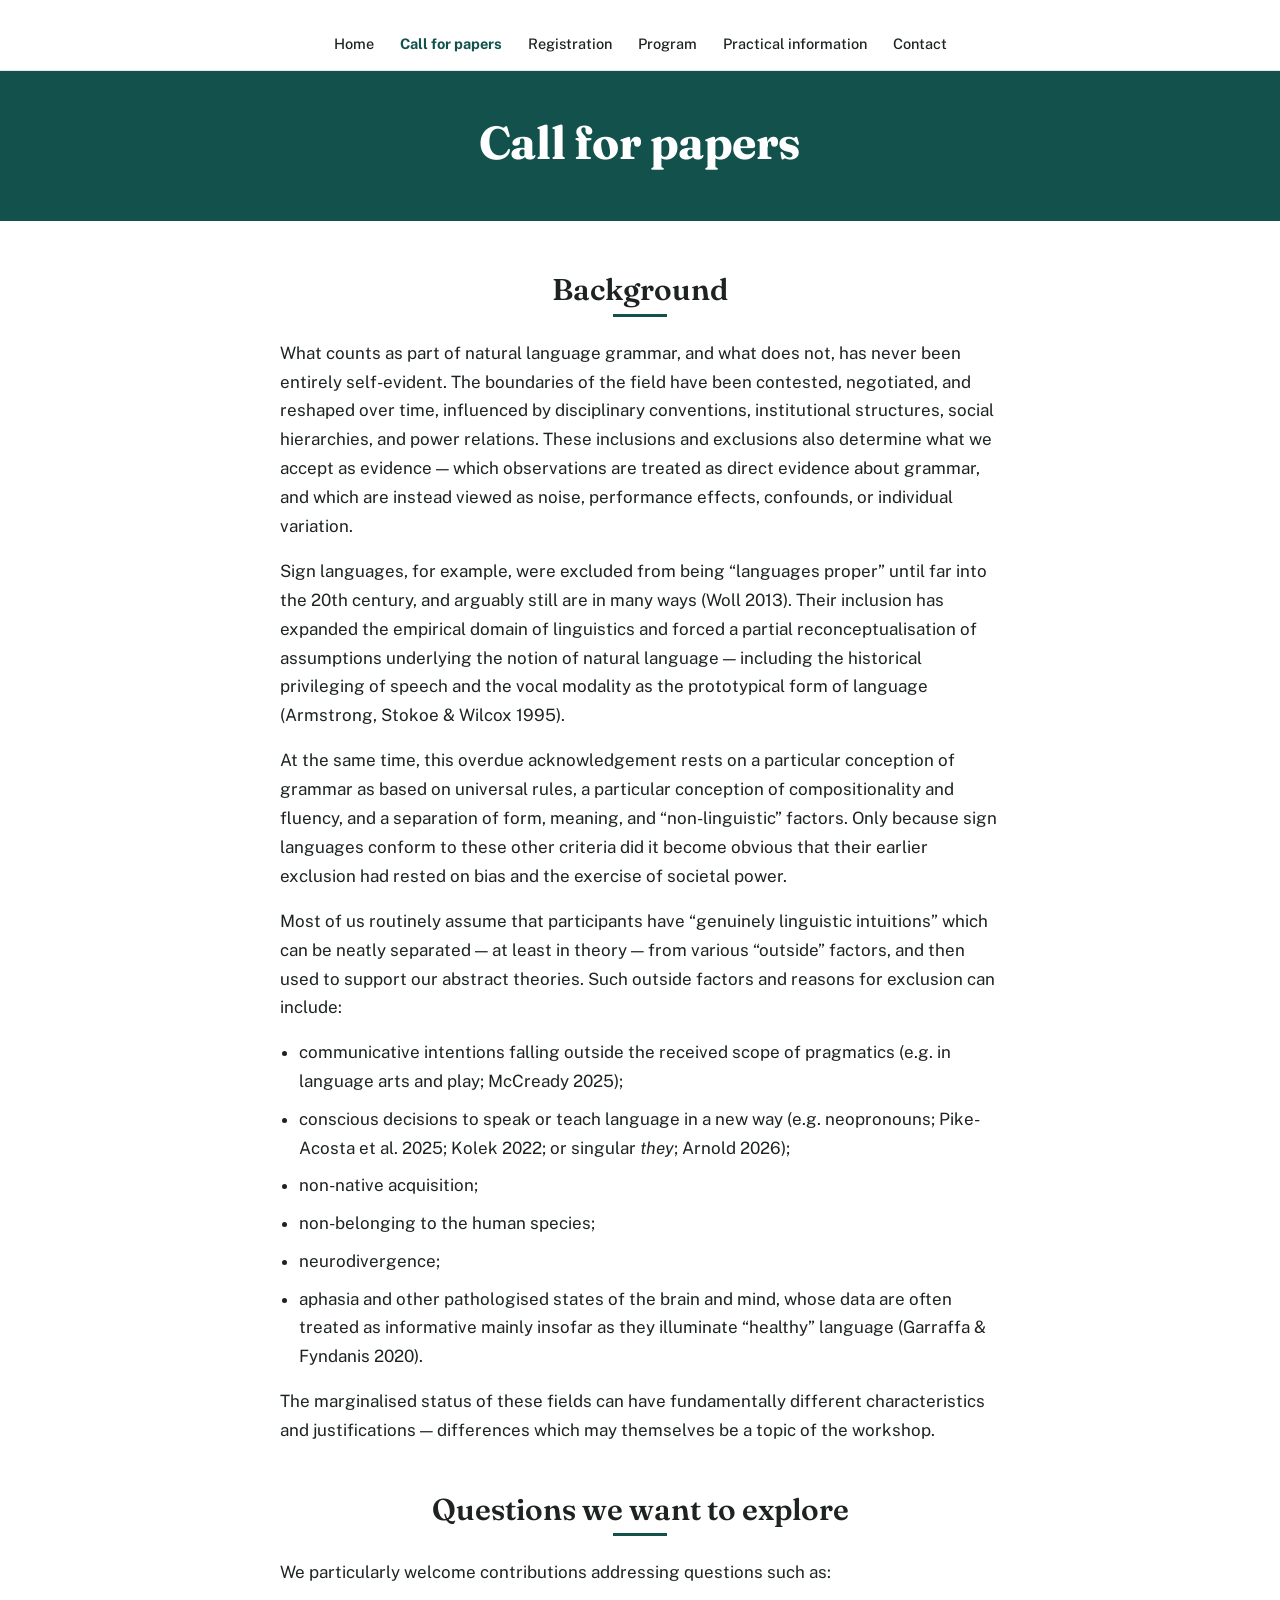
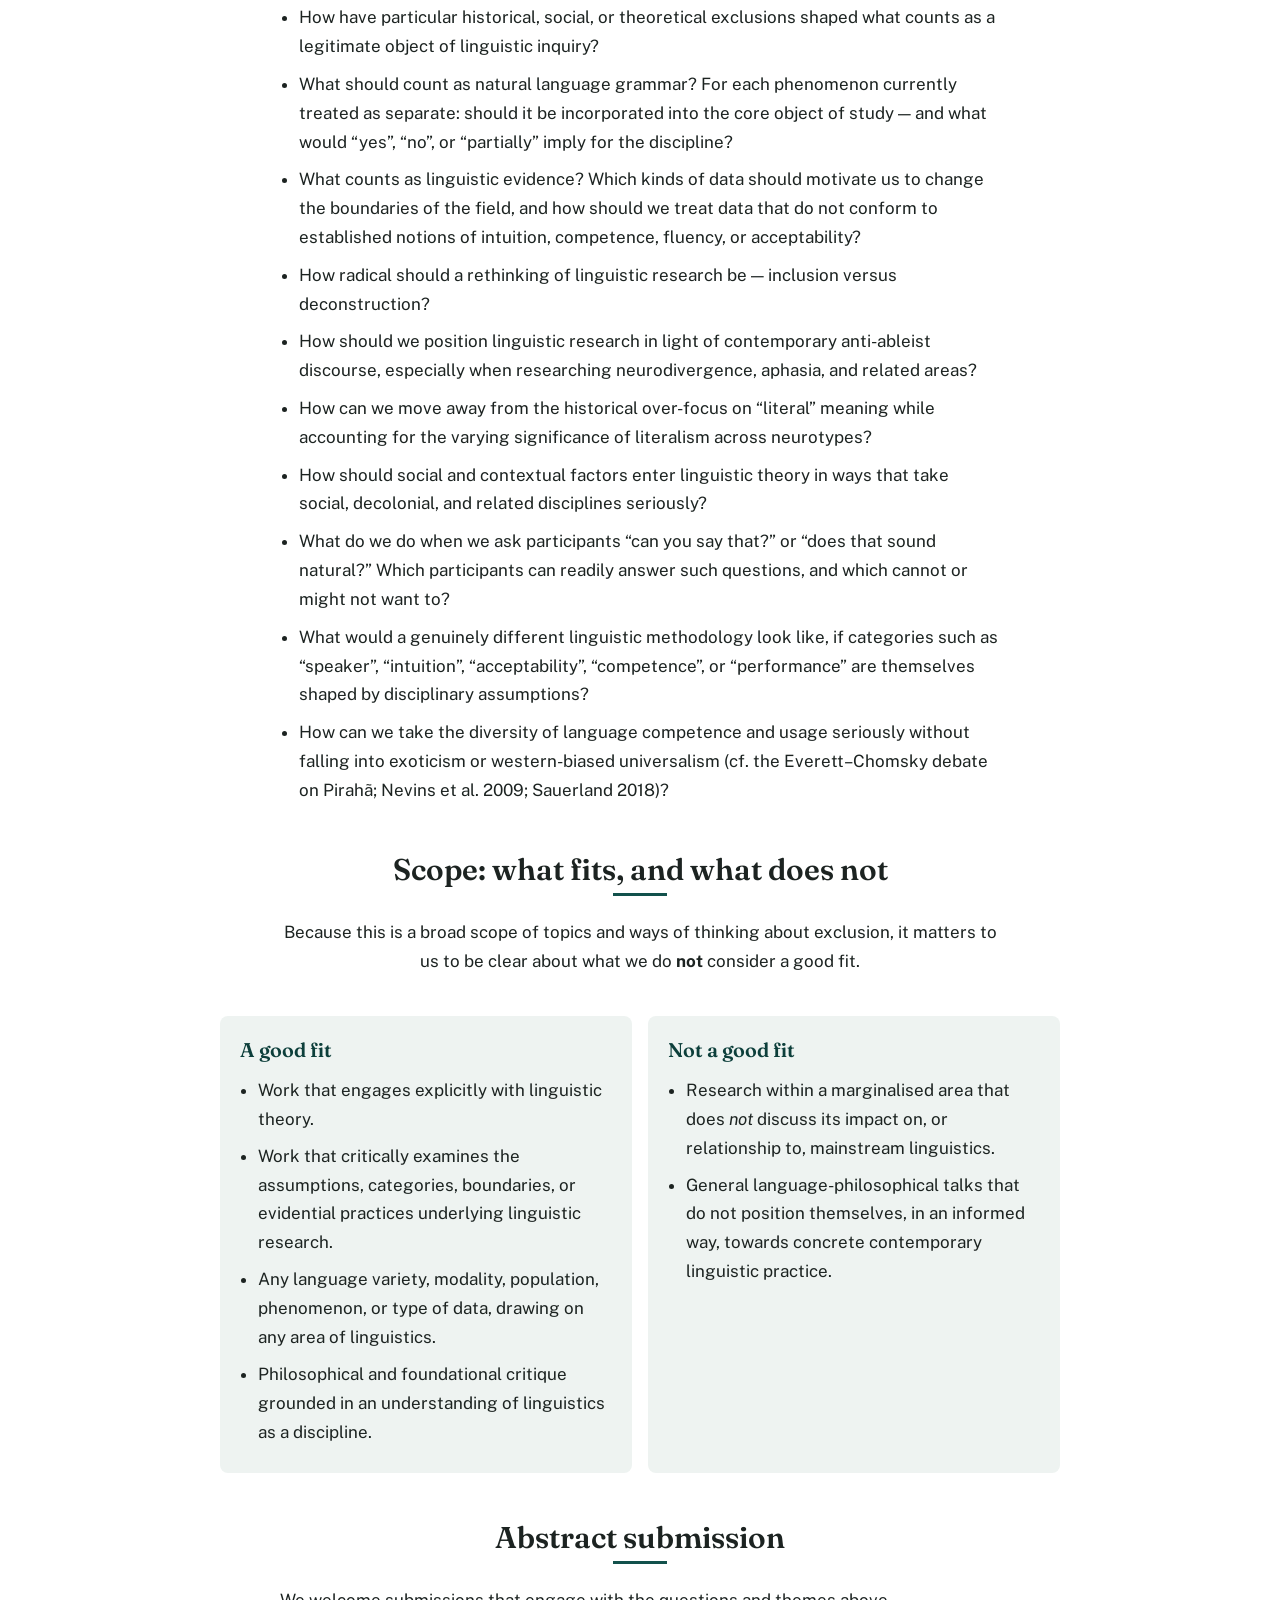
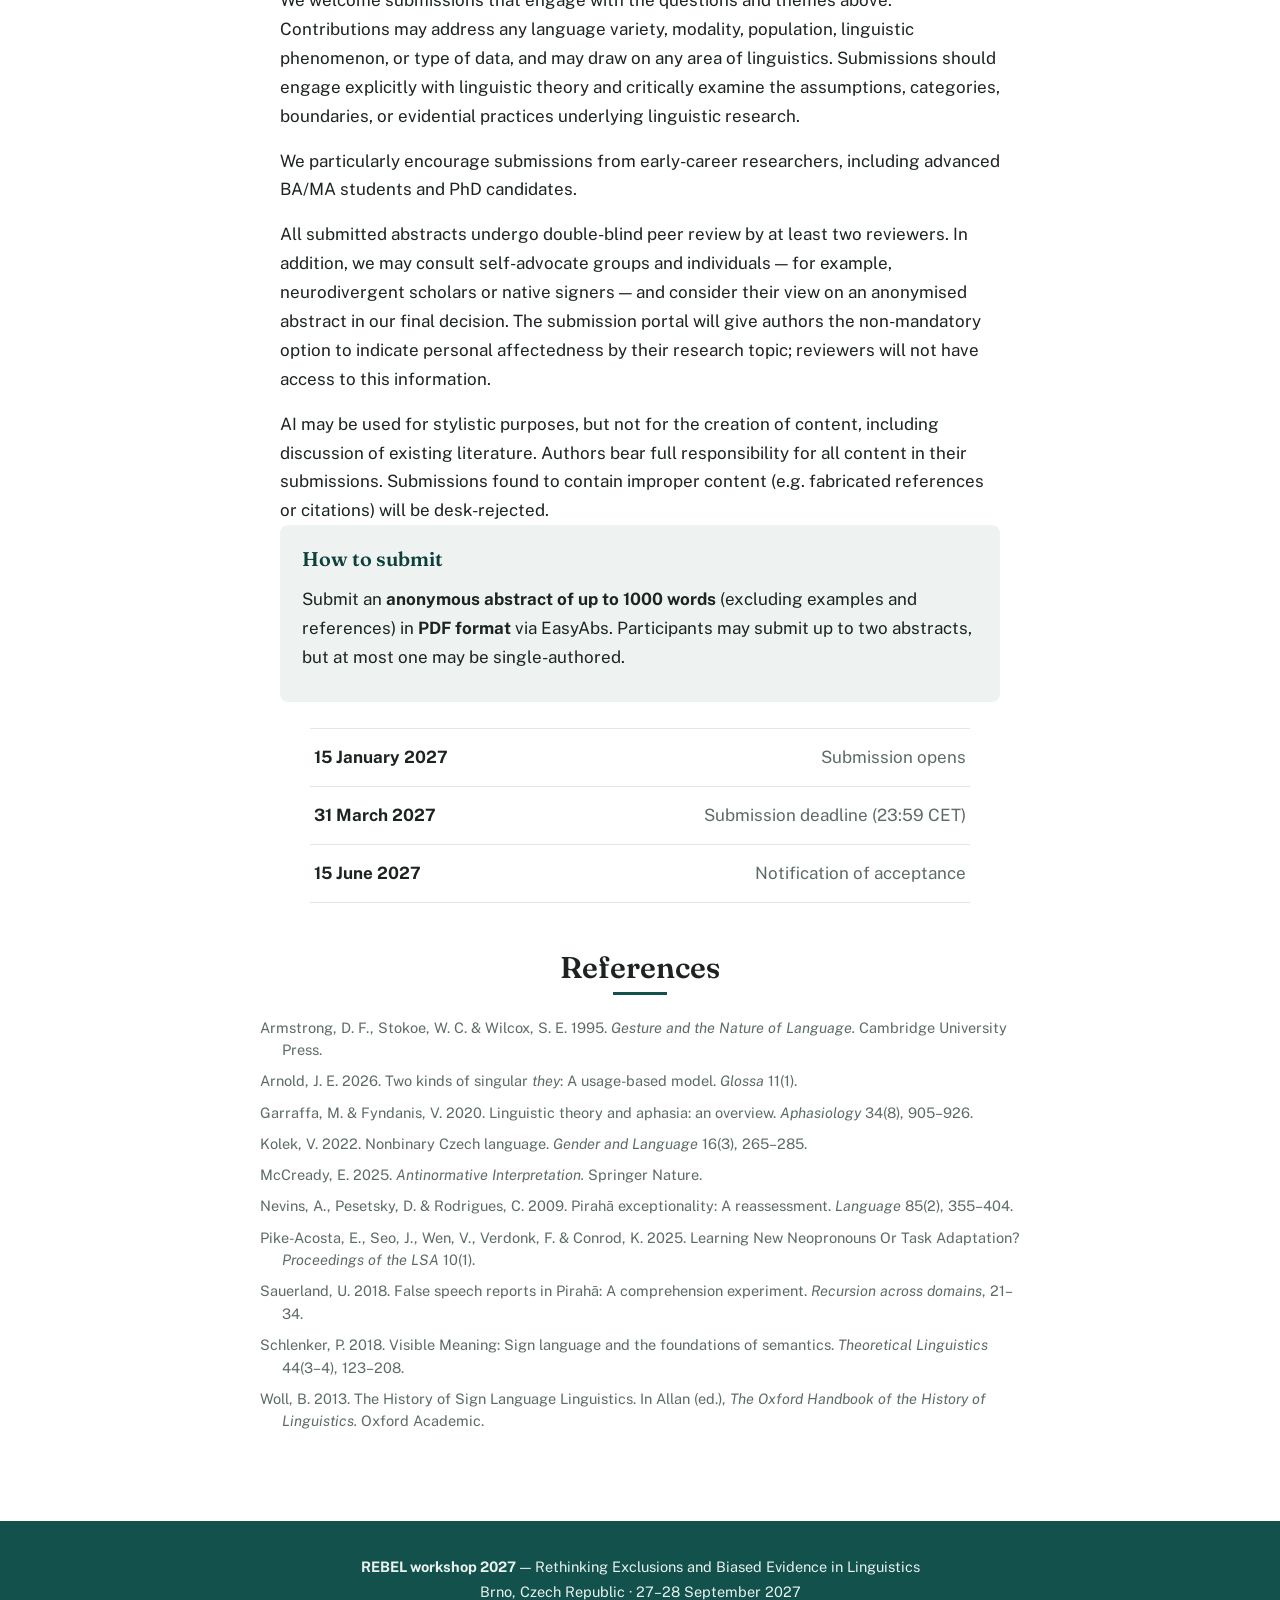
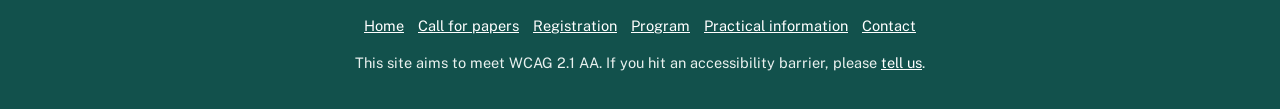
==== commit 3ae63aab: "Clarify submission scope in call for papers Added a new section clarifying the scope of submissions," ====
--- a/call-for-papers.html
+++ b/call-for-papers.html
@@ -26,7 +26,7 @@
 <main id="main"><div class="container">
 <section class="sec"><h2>Background</h2><hr class="rule"><div class="col"><p>What counts as part of natural language grammar, and what does not, has never been entirely self-evident. The boundaries of the field have been contested, negotiated, and reshaped over time, influenced by disciplinary conventions, institutional structures, social hierarchies, and power relations. These inclusions and exclusions also determine what we accept as evidence &mdash; which observations are treated as direct evidence about grammar, and which are instead viewed as noise, performance effects, confounds, or individual variation.</p><p>Sign languages, for example, were excluded from being &ldquo;languages proper&rdquo; until far into the 20th century, and arguably still are in many ways (Woll 2013). Their inclusion has expanded the empirical domain of linguistics and forced a partial reconceptualisation of assumptions underlying the notion of natural language &mdash; including the historical privileging of speech and the vocal modality as the prototypical form of language (Armstrong, Stokoe &amp; Wilcox 1995).</p><p>At the same time, this overdue acknowledgement rests on a particular conception of grammar as based on universal rules, a particular conception of compositionality and fluency, and a separation of form, meaning, and &ldquo;non-linguistic&rdquo; factors. Only because sign languages conform to these other criteria did it become obvious that their earlier exclusion had rested on bias and the exercise of societal power.</p><p>Most of us routinely assume that participants have &ldquo;genuinely linguistic intuitions&rdquo; which can be neatly separated &mdash; at least in theory &mdash; from various &ldquo;outside&rdquo; factors, and then used to support our abstract theories. Such outside factors and reasons for exclusion can include:</p><ul class="list"><li>communicative intentions falling outside the received scope of pragmatics (e.g. in language arts and play; McCready 2025);</li><li>conscious decisions to speak or teach language in a new way (e.g. neopronouns; Pike-Acosta et al. 2025; Kolek 2022; or singular <em>they</em>; Arnold 2026);</li><li>non-native acquisition;</li><li>non-belonging to the human species;</li><li>neurodivergence;</li><li>aphasia and other pathologised states of the brain and mind, whose data are often treated as informative mainly insofar as they illuminate &ldquo;healthy&rdquo; language (Garraffa &amp; Fyndanis 2020).</li></ul><p>The marginalised status of these fields can have fundamentally different characteristics and justifications &mdash; differences which may themselves be a topic of the workshop.</p></div></section>
 <section class="sec"><h2>Questions we want to explore</h2><hr class="rule"><div class="col"><p>We particularly welcome contributions addressing questions such as:</p><ul class="list"><li>How have particular historical, social, or theoretical exclusions shaped what counts as a legitimate object of linguistic inquiry?</li><li>What should count as natural language grammar? For each phenomenon currently treated as separate: should it be incorporated into the core object of study &mdash; and what would &ldquo;yes&rdquo;, &ldquo;no&rdquo;, or &ldquo;partially&rdquo; imply for the discipline?</li><li>What counts as linguistic evidence? Which kinds of data should motivate us to change the boundaries of the field, and how should we treat data that do not conform to established notions of intuition, competence, fluency, or acceptability?</li><li>How radical should a rethinking of linguistic research be &mdash; inclusion versus deconstruction?</li><li>How should we position linguistic research in light of contemporary anti-ableist discourse, especially when researching neurodivergence, aphasia, and related areas?</li><li>How can we move away from the historical over-focus on &ldquo;literal&rdquo; meaning while accounting for the varying significance of literalism across neurotypes?</li><li>How should social and contextual factors enter linguistic theory in ways that take social, decolonial, and related disciplines seriously?</li><li>What do we do when we ask participants &ldquo;can you say that?&rdquo; or &ldquo;does that sound natural?&rdquo; Which participants can readily answer such questions, and which cannot or might not want to?</li><li>What would a genuinely different linguistic methodology look like, if categories such as &ldquo;speaker&rdquo;, &ldquo;intuition&rdquo;, &ldquo;acceptability&rdquo;, &ldquo;competence&rdquo;, or &ldquo;performance&rdquo; are themselves shaped by disciplinary assumptions?</li><li>How can we take the diversity of language competence and usage seriously without falling into exoticism or western-biased universalism (cf. the Everett&ndash;Chomsky debate on Pirah&atilde;; Nevins et al. 2009; Sauerland 2018)?</li></ul></div></section>
-<section class="sec"><h2>Scope: what fits, and what does not</h2><hr class="rule"><div class="col"><p style="text-align:center">Because this is a broad scope of topics and ways of thinking about exclusion, it matters to us to be clear about what we do <strong>not</strong> consider a good fit.</p></div><div class="cols"><div class="card"><h3>A good fit</h3><ul><li>Work that engages explicitly with linguistic theory.</li><li>Work that critically examines the assumptions, categories, boundaries, or evidential practices underlying linguistic research.</li><li>Any language variety, modality, population, phenomenon, or type of data, drawing on any area of linguistics.</li><li>Philosophical and foundational critique grounded in an understanding of linguistics as a discipline.</li></ul></div><div class="card"><h3>Not a good fit</h3><ul><li>Research within a marginalised area that does <em>not</em> discuss its impact on, or relationship to, mainstream linguistics.</li><li>General language-philosophical talks that do not position themselves, in an informed way, towards concrete contemporary linguistic practice.</li></ul></div></div></section>
+<section class="sec"><h2>Scope: what fits, and what does not</h2><hr class="rule"><div class="col"><p style="text-align:center">Because this is a broad scope of topics and ways of thinking about exclusion, it matters to us to be clear about what we do <strong>not</strong> consider a good fit.</p></div><div class="cols" style="margin-top:40px"><div class="card"><h3>A good fit</h3><ul><li>Work that engages explicitly with linguistic theory.</li><li>Work that critically examines the assumptions, categories, boundaries, or evidential practices underlying linguistic research.</li><li>Any language variety, modality, population, phenomenon, or type of data, drawing on any area of linguistics.</li><li>Philosophical and foundational critique grounded in an understanding of linguistics as a discipline.</li></ul></div><div class="card"><h3>Not a good fit</h3><ul><li>Research within a marginalised area that does <em>not</em> discuss its impact on, or relationship to, mainstream linguistics.</li><li>General language-philosophical talks that do not position themselves, in an informed way, towards concrete contemporary linguistic practice.</li></ul></div></div></section>
 <section class="sec"><h2>Abstract submission</h2><hr class="rule"><div class="col"><p>We welcome submissions that engage with the questions and themes above. Contributions may address any language variety, modality, population, linguistic phenomenon, or type of data, and may draw on any area of linguistics. Submissions should engage explicitly with linguistic theory and critically examine the assumptions, categories, boundaries, or evidential practices underlying linguistic research.</p><p>We particularly encourage submissions from early-career researchers, including advanced BA/MA students and PhD candidates.</p><p>All submitted abstracts undergo double-blind peer review by at least two reviewers. In addition, we may consult self-advocate groups and individuals &mdash; for example, neurodivergent scholars or native signers &mdash; and consider their view on an anonymised abstract in our final decision. The submission portal will give authors the non-mandatory option to indicate personal affectedness by their research topic; reviewers will not have access to this information.</p><p>AI may be used for stylistic purposes, but not for the creation of content, including discussion of existing literature. Authors bear full responsibility for all content in their submissions. Submissions found to contain improper content (e.g. fabricated references or citations) will be desk-rejected.</p></div><div class="panel"><h3>How to submit</h3><p>Submit an <strong>anonymous abstract of up to 1000 words</strong> (excluding examples and references) in <strong>PDF format</strong> via EasyAbs. Participants may submit up to two abstracts, but at most one may be single-authored.</p></div><ul class="dates" style="margin-top:26px"><li><span class="d">15 January 2027</span><span class="w">Submission opens</span></li><li><span class="d">31 March 2027</span><span class="w">Submission deadline (23:59 CET)</span></li><li><span class="d">15 June 2027</span><span class="w">Notification of acceptance</span></li></ul></section>
 <section class="sec"><h2>References</h2><hr class="rule"><div class="refs"><p>Armstrong, D. F., Stokoe, W. C. &amp; Wilcox, S. E. 1995. <em>Gesture and the Nature of Language.</em> Cambridge University Press.</p><p>Arnold, J. E. 2026. Two kinds of singular <em>they</em>: A usage-based model. <em>Glossa</em> 11(1).</p><p>Garraffa, M. &amp; Fyndanis, V. 2020. Linguistic theory and aphasia: an overview. <em>Aphasiology</em> 34(8), 905&ndash;926.</p><p>Kolek, V. 2022. Nonbinary Czech language. <em>Gender and Language</em> 16(3), 265&ndash;285.</p><p>McCready, E. 2025. <em>Antinormative Interpretation.</em> Springer Nature.</p><p>Nevins, A., Pesetsky, D. &amp; Rodrigues, C. 2009. Pirah&atilde; exceptionality: A reassessment. <em>Language</em> 85(2), 355&ndash;404.</p><p>Pike-Acosta, E., Seo, J., Wen, V., Verdonk, F. &amp; Conrod, K. 2025. Learning New Neopronouns Or Task Adaptation? <em>Proceedings of the LSA</em> 10(1).</p><p>Sauerland, U. 2018. False speech reports in Pirah&atilde;: A comprehension experiment. <em>Recursion across domains</em>, 21&ndash;34.</p><p>Schlenker, P. 2018. Visible Meaning: Sign language and the foundations of semantics. <em>Theoretical Linguistics</em> 44(3&ndash;4), 123&ndash;208.</p><p>Woll, B. 2013. The History of Sign Language Linguistics. In Allan (ed.), <em>The Oxford Handbook of the History of Linguistics.</em> Oxford Academic.</p></div></section>
 </div></main>
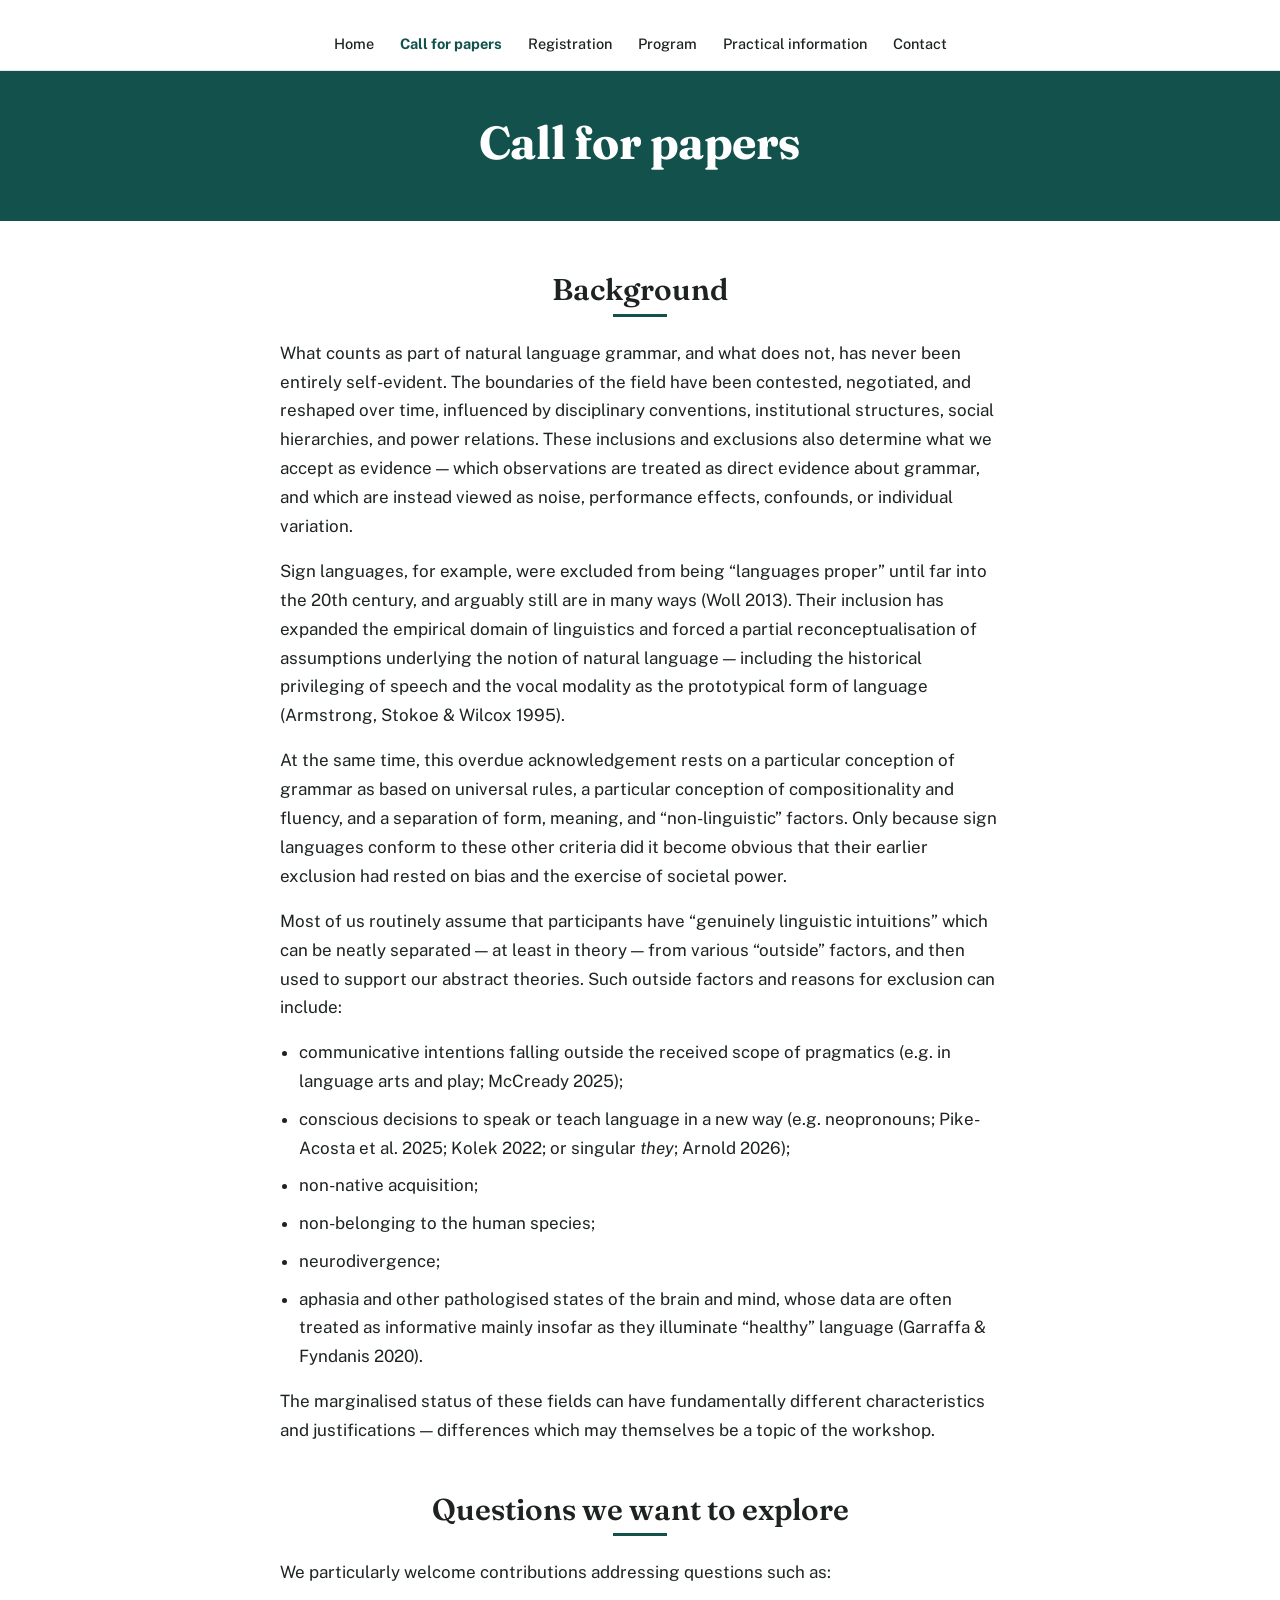
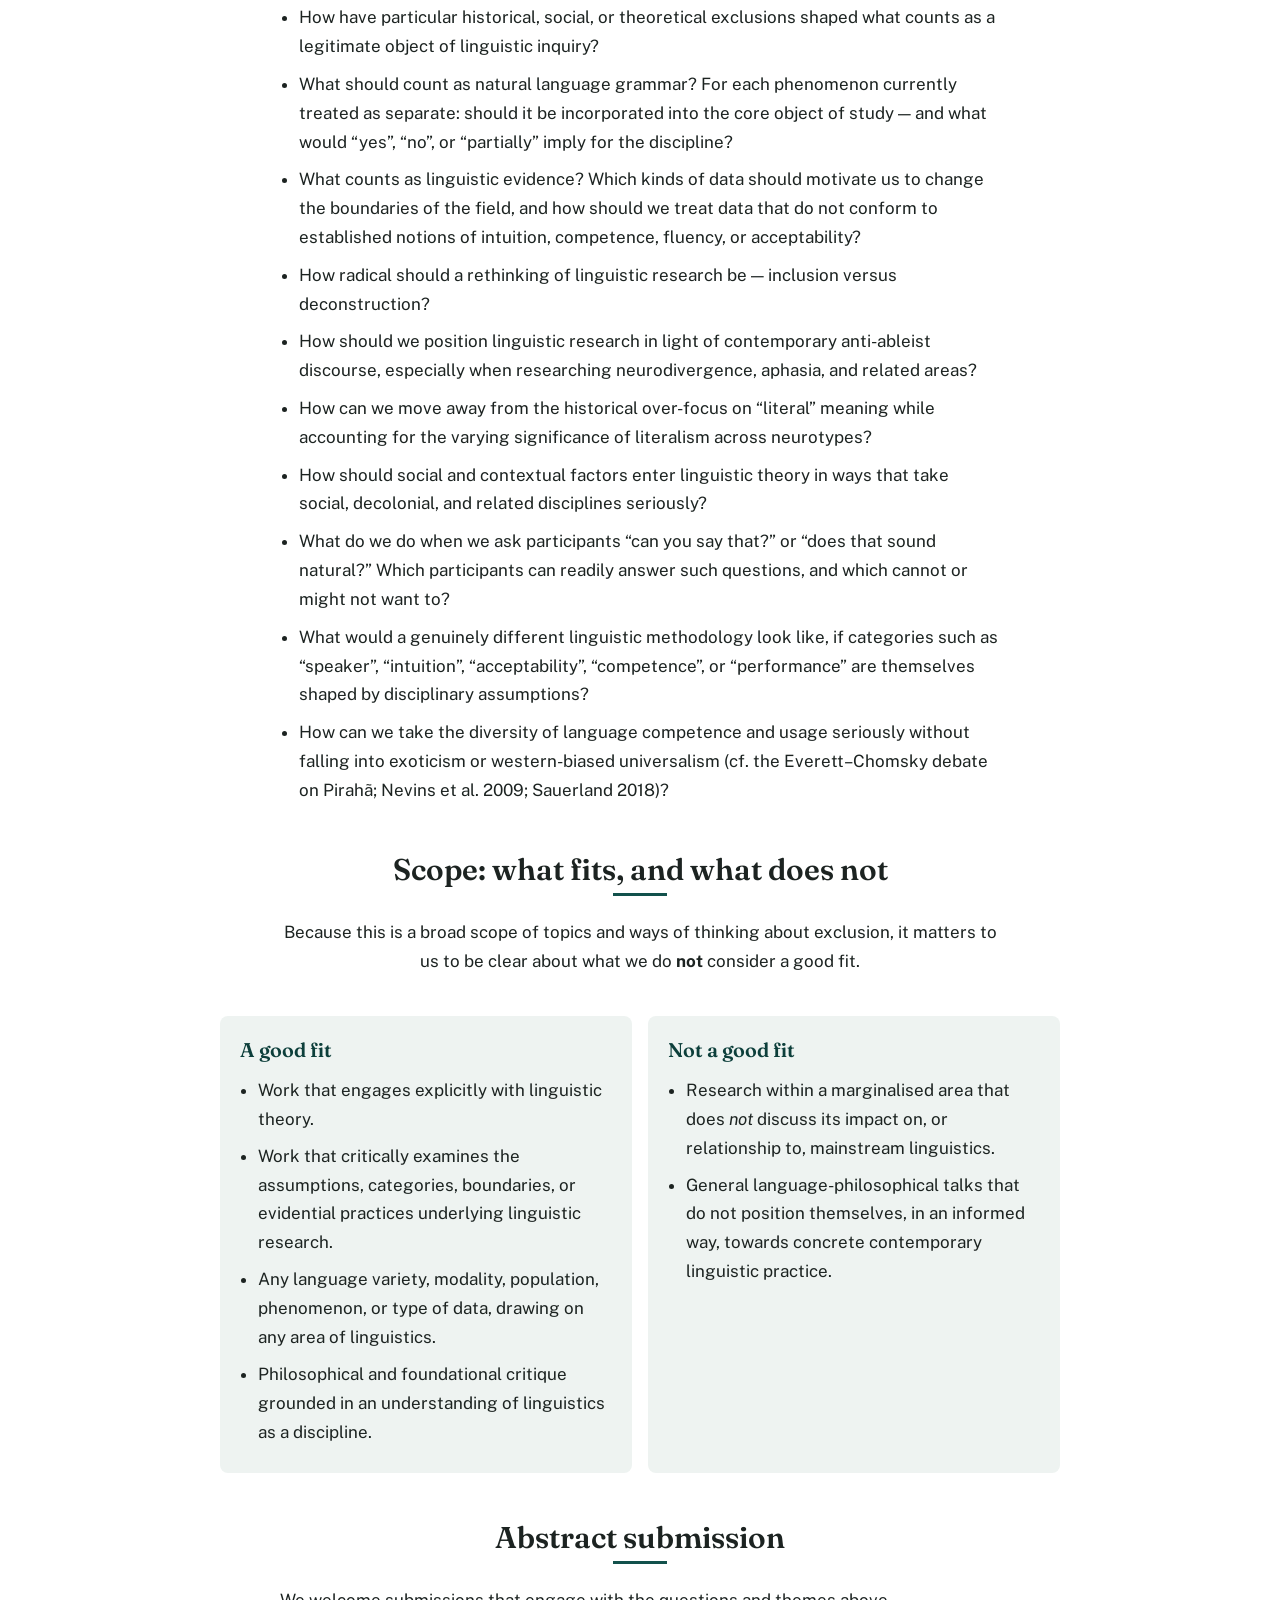
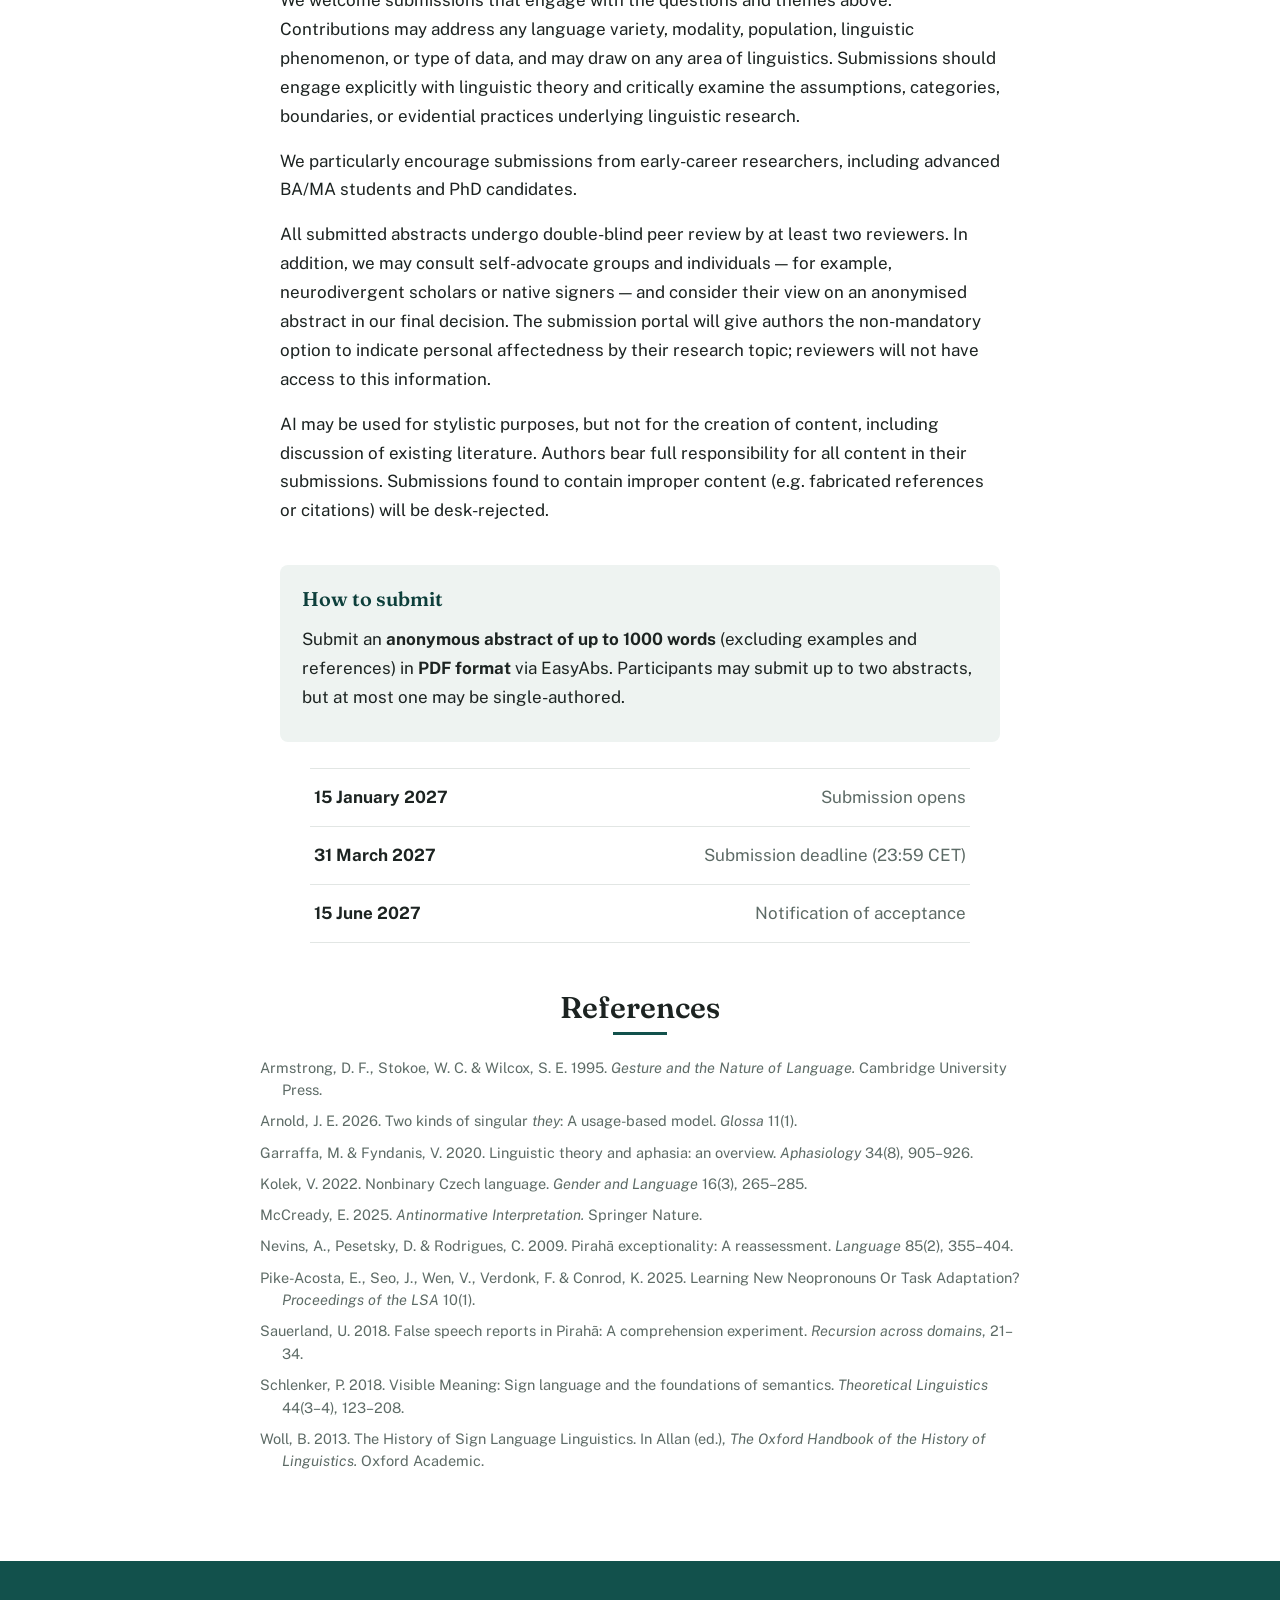
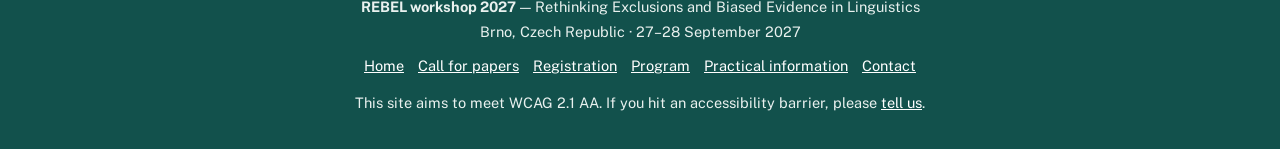
==== commit 93972433: "Add abstract submission section and update references Added a new section on abstract submission gui" ====
--- a/call-for-papers.html
+++ b/call-for-papers.html
@@ -27,7 +27,7 @@
 <section class="sec"><h2>Background</h2><hr class="rule"><div class="col"><p>What counts as part of natural language grammar, and what does not, has never been entirely self-evident. The boundaries of the field have been contested, negotiated, and reshaped over time, influenced by disciplinary conventions, institutional structures, social hierarchies, and power relations. These inclusions and exclusions also determine what we accept as evidence &mdash; which observations are treated as direct evidence about grammar, and which are instead viewed as noise, performance effects, confounds, or individual variation.</p><p>Sign languages, for example, were excluded from being &ldquo;languages proper&rdquo; until far into the 20th century, and arguably still are in many ways (Woll 2013). Their inclusion has expanded the empirical domain of linguistics and forced a partial reconceptualisation of assumptions underlying the notion of natural language &mdash; including the historical privileging of speech and the vocal modality as the prototypical form of language (Armstrong, Stokoe &amp; Wilcox 1995).</p><p>At the same time, this overdue acknowledgement rests on a particular conception of grammar as based on universal rules, a particular conception of compositionality and fluency, and a separation of form, meaning, and &ldquo;non-linguistic&rdquo; factors. Only because sign languages conform to these other criteria did it become obvious that their earlier exclusion had rested on bias and the exercise of societal power.</p><p>Most of us routinely assume that participants have &ldquo;genuinely linguistic intuitions&rdquo; which can be neatly separated &mdash; at least in theory &mdash; from various &ldquo;outside&rdquo; factors, and then used to support our abstract theories. Such outside factors and reasons for exclusion can include:</p><ul class="list"><li>communicative intentions falling outside the received scope of pragmatics (e.g. in language arts and play; McCready 2025);</li><li>conscious decisions to speak or teach language in a new way (e.g. neopronouns; Pike-Acosta et al. 2025; Kolek 2022; or singular <em>they</em>; Arnold 2026);</li><li>non-native acquisition;</li><li>non-belonging to the human species;</li><li>neurodivergence;</li><li>aphasia and other pathologised states of the brain and mind, whose data are often treated as informative mainly insofar as they illuminate &ldquo;healthy&rdquo; language (Garraffa &amp; Fyndanis 2020).</li></ul><p>The marginalised status of these fields can have fundamentally different characteristics and justifications &mdash; differences which may themselves be a topic of the workshop.</p></div></section>
 <section class="sec"><h2>Questions we want to explore</h2><hr class="rule"><div class="col"><p>We particularly welcome contributions addressing questions such as:</p><ul class="list"><li>How have particular historical, social, or theoretical exclusions shaped what counts as a legitimate object of linguistic inquiry?</li><li>What should count as natural language grammar? For each phenomenon currently treated as separate: should it be incorporated into the core object of study &mdash; and what would &ldquo;yes&rdquo;, &ldquo;no&rdquo;, or &ldquo;partially&rdquo; imply for the discipline?</li><li>What counts as linguistic evidence? Which kinds of data should motivate us to change the boundaries of the field, and how should we treat data that do not conform to established notions of intuition, competence, fluency, or acceptability?</li><li>How radical should a rethinking of linguistic research be &mdash; inclusion versus deconstruction?</li><li>How should we position linguistic research in light of contemporary anti-ableist discourse, especially when researching neurodivergence, aphasia, and related areas?</li><li>How can we move away from the historical over-focus on &ldquo;literal&rdquo; meaning while accounting for the varying significance of literalism across neurotypes?</li><li>How should social and contextual factors enter linguistic theory in ways that take social, decolonial, and related disciplines seriously?</li><li>What do we do when we ask participants &ldquo;can you say that?&rdquo; or &ldquo;does that sound natural?&rdquo; Which participants can readily answer such questions, and which cannot or might not want to?</li><li>What would a genuinely different linguistic methodology look like, if categories such as &ldquo;speaker&rdquo;, &ldquo;intuition&rdquo;, &ldquo;acceptability&rdquo;, &ldquo;competence&rdquo;, or &ldquo;performance&rdquo; are themselves shaped by disciplinary assumptions?</li><li>How can we take the diversity of language competence and usage seriously without falling into exoticism or western-biased universalism (cf. the Everett&ndash;Chomsky debate on Pirah&atilde;; Nevins et al. 2009; Sauerland 2018)?</li></ul></div></section>
 <section class="sec"><h2>Scope: what fits, and what does not</h2><hr class="rule"><div class="col"><p style="text-align:center">Because this is a broad scope of topics and ways of thinking about exclusion, it matters to us to be clear about what we do <strong>not</strong> consider a good fit.</p></div><div class="cols" style="margin-top:40px"><div class="card"><h3>A good fit</h3><ul><li>Work that engages explicitly with linguistic theory.</li><li>Work that critically examines the assumptions, categories, boundaries, or evidential practices underlying linguistic research.</li><li>Any language variety, modality, population, phenomenon, or type of data, drawing on any area of linguistics.</li><li>Philosophical and foundational critique grounded in an understanding of linguistics as a discipline.</li></ul></div><div class="card"><h3>Not a good fit</h3><ul><li>Research within a marginalised area that does <em>not</em> discuss its impact on, or relationship to, mainstream linguistics.</li><li>General language-philosophical talks that do not position themselves, in an informed way, towards concrete contemporary linguistic practice.</li></ul></div></div></section>
-<section class="sec"><h2>Abstract submission</h2><hr class="rule"><div class="col"><p>We welcome submissions that engage with the questions and themes above. Contributions may address any language variety, modality, population, linguistic phenomenon, or type of data, and may draw on any area of linguistics. Submissions should engage explicitly with linguistic theory and critically examine the assumptions, categories, boundaries, or evidential practices underlying linguistic research.</p><p>We particularly encourage submissions from early-career researchers, including advanced BA/MA students and PhD candidates.</p><p>All submitted abstracts undergo double-blind peer review by at least two reviewers. In addition, we may consult self-advocate groups and individuals &mdash; for example, neurodivergent scholars or native signers &mdash; and consider their view on an anonymised abstract in our final decision. The submission portal will give authors the non-mandatory option to indicate personal affectedness by their research topic; reviewers will not have access to this information.</p><p>AI may be used for stylistic purposes, but not for the creation of content, including discussion of existing literature. Authors bear full responsibility for all content in their submissions. Submissions found to contain improper content (e.g. fabricated references or citations) will be desk-rejected.</p></div><div class="panel"><h3>How to submit</h3><p>Submit an <strong>anonymous abstract of up to 1000 words</strong> (excluding examples and references) in <strong>PDF format</strong> via EasyAbs. Participants may submit up to two abstracts, but at most one may be single-authored.</p></div><ul class="dates" style="margin-top:26px"><li><span class="d">15 January 2027</span><span class="w">Submission opens</span></li><li><span class="d">31 March 2027</span><span class="w">Submission deadline (23:59 CET)</span></li><li><span class="d">15 June 2027</span><span class="w">Notification of acceptance</span></li></ul></section>
+<section class="sec"><h2>Abstract submission</h2><hr class="rule"><div class="col"><p>We welcome submissions that engage with the questions and themes above. Contributions may address any language variety, modality, population, linguistic phenomenon, or type of data, and may draw on any area of linguistics. Submissions should engage explicitly with linguistic theory and critically examine the assumptions, categories, boundaries, or evidential practices underlying linguistic research.</p><p>We particularly encourage submissions from early-career researchers, including advanced BA/MA students and PhD candidates.</p><p>All submitted abstracts undergo double-blind peer review by at least two reviewers. In addition, we may consult self-advocate groups and individuals &mdash; for example, neurodivergent scholars or native signers &mdash; and consider their view on an anonymised abstract in our final decision. The submission portal will give authors the non-mandatory option to indicate personal affectedness by their research topic; reviewers will not have access to this information.</p><p>AI may be used for stylistic purposes, but not for the creation of content, including discussion of existing literature. Authors bear full responsibility for all content in their submissions. Submissions found to contain improper content (e.g. fabricated references or citations) will be desk-rejected.</p></div><div class="panel" style="margin-top:40px"><h3>How to submit</h3><p>Submit an <strong>anonymous abstract of up to 1000 words</strong> (excluding examples and references) in <strong>PDF format</strong> via EasyAbs. Participants may submit up to two abstracts, but at most one may be single-authored.</p></div><ul class="dates" style="margin-top:26px"><li><span class="d">15 January 2027</span><span class="w">Submission opens</span></li><li><span class="d">31 March 2027</span><span class="w">Submission deadline (23:59 CET)</span></li><li><span class="d">15 June 2027</span><span class="w">Notification of acceptance</span></li></ul></section>
 <section class="sec"><h2>References</h2><hr class="rule"><div class="refs"><p>Armstrong, D. F., Stokoe, W. C. &amp; Wilcox, S. E. 1995. <em>Gesture and the Nature of Language.</em> Cambridge University Press.</p><p>Arnold, J. E. 2026. Two kinds of singular <em>they</em>: A usage-based model. <em>Glossa</em> 11(1).</p><p>Garraffa, M. &amp; Fyndanis, V. 2020. Linguistic theory and aphasia: an overview. <em>Aphasiology</em> 34(8), 905&ndash;926.</p><p>Kolek, V. 2022. Nonbinary Czech language. <em>Gender and Language</em> 16(3), 265&ndash;285.</p><p>McCready, E. 2025. <em>Antinormative Interpretation.</em> Springer Nature.</p><p>Nevins, A., Pesetsky, D. &amp; Rodrigues, C. 2009. Pirah&atilde; exceptionality: A reassessment. <em>Language</em> 85(2), 355&ndash;404.</p><p>Pike-Acosta, E., Seo, J., Wen, V., Verdonk, F. &amp; Conrod, K. 2025. Learning New Neopronouns Or Task Adaptation? <em>Proceedings of the LSA</em> 10(1).</p><p>Sauerland, U. 2018. False speech reports in Pirah&atilde;: A comprehension experiment. <em>Recursion across domains</em>, 21&ndash;34.</p><p>Schlenker, P. 2018. Visible Meaning: Sign language and the foundations of semantics. <em>Theoretical Linguistics</em> 44(3&ndash;4), 123&ndash;208.</p><p>Woll, B. 2013. The History of Sign Language Linguistics. In Allan (ed.), <em>The Oxford Handbook of the History of Linguistics.</em> Oxford Academic.</p></div></section>
 </div></main>
 <footer class="foot"><div class="container">
